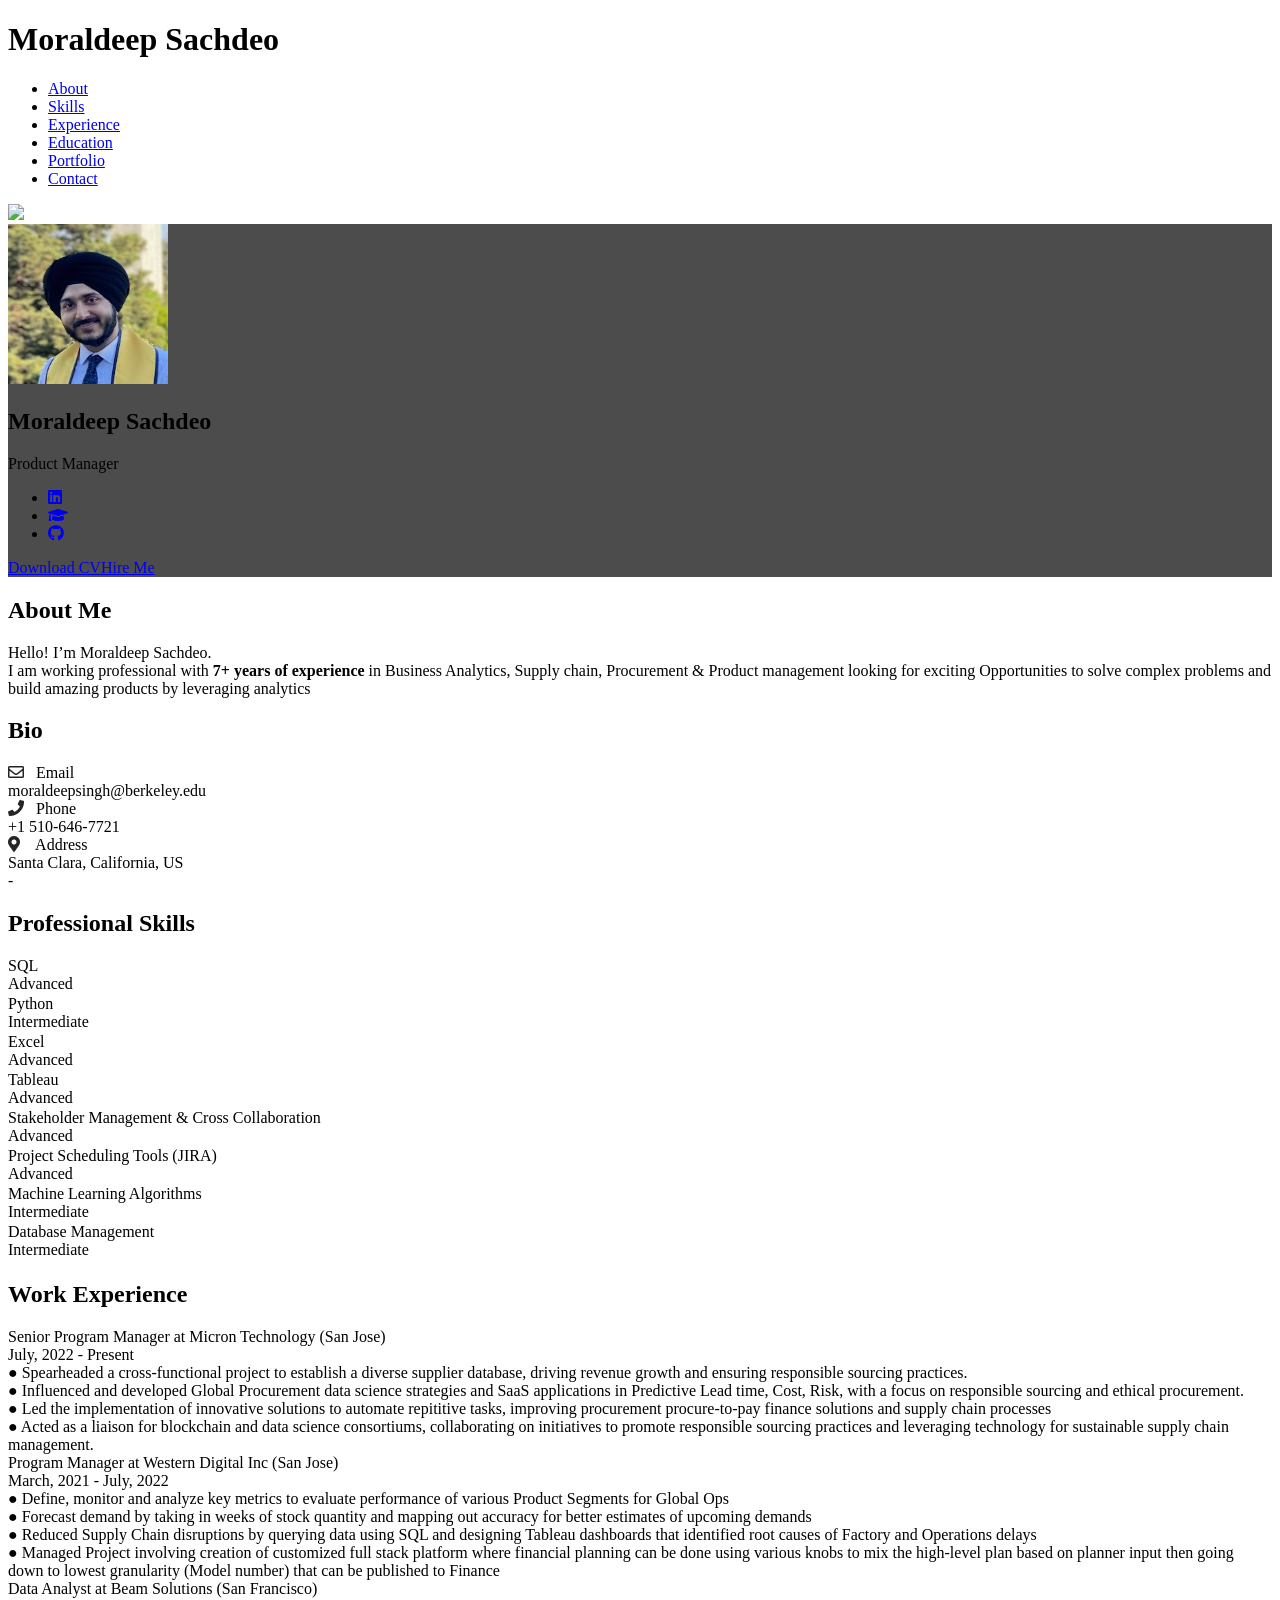
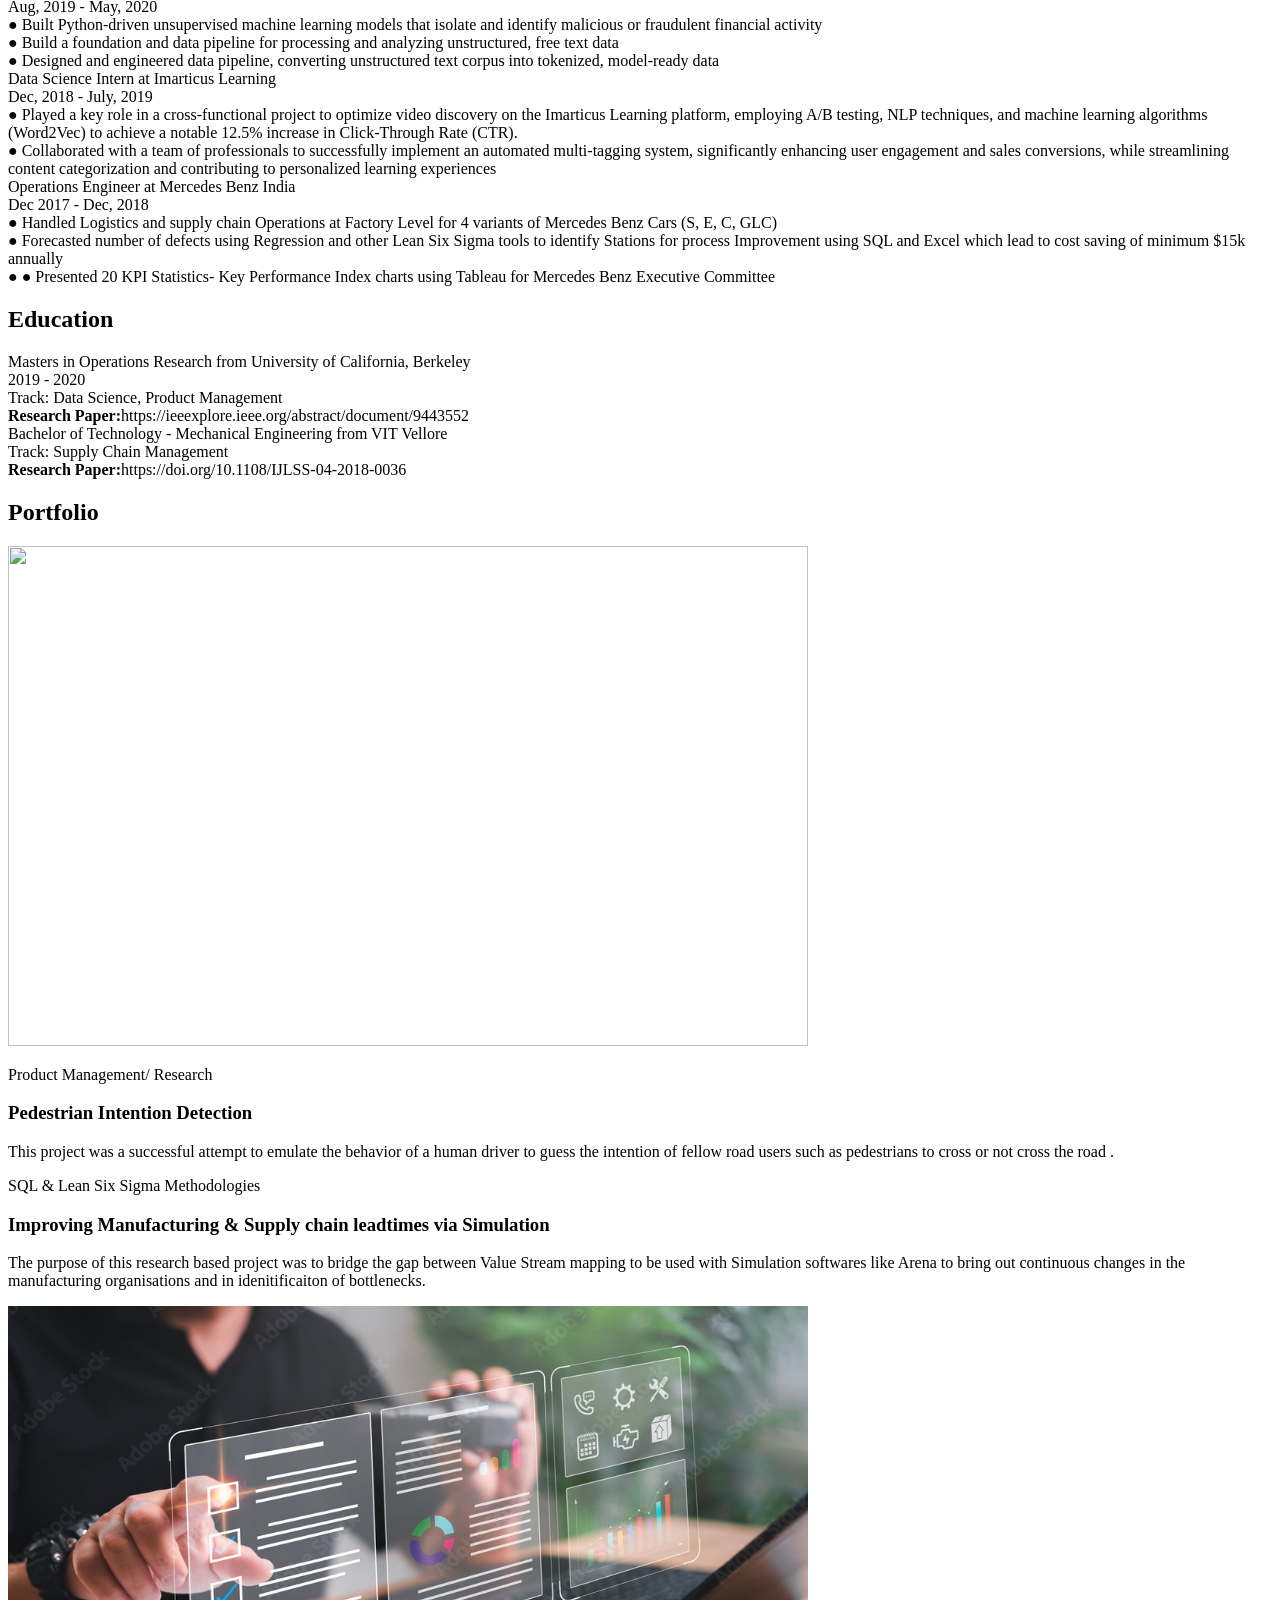
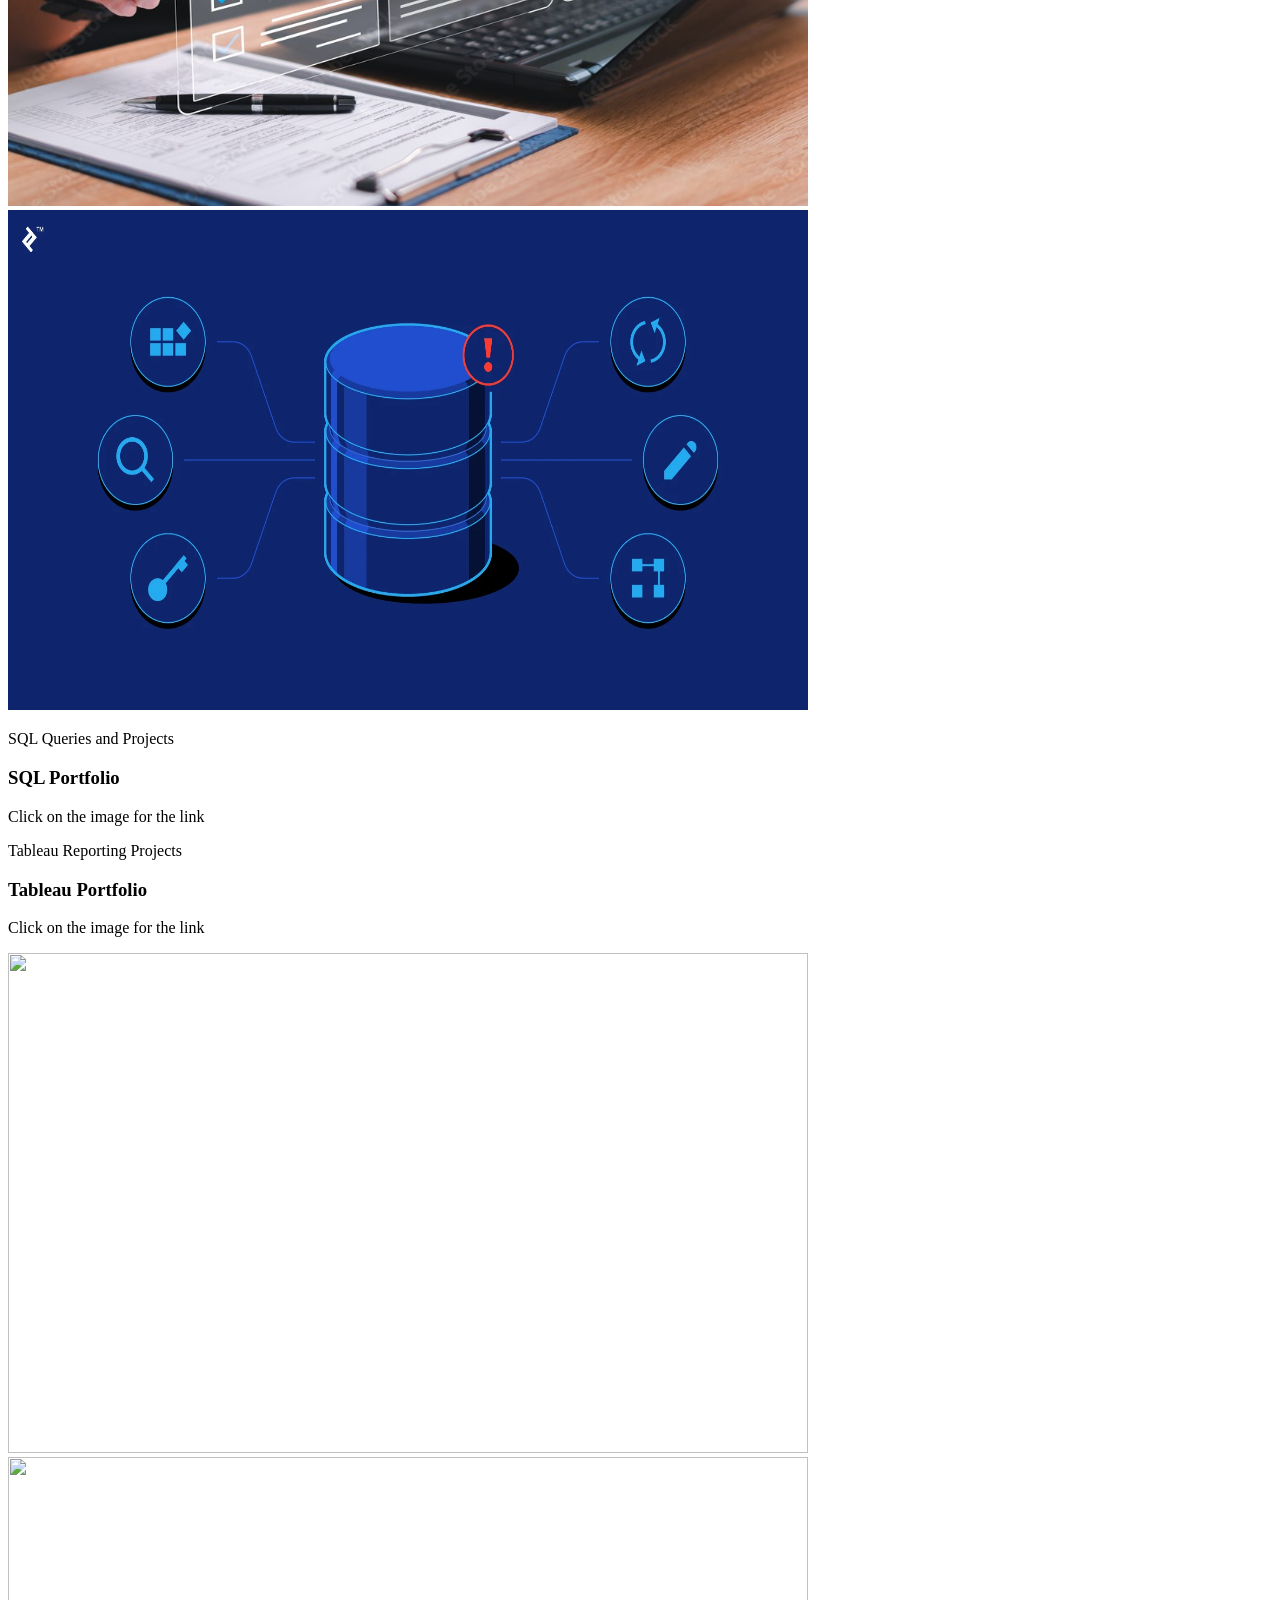
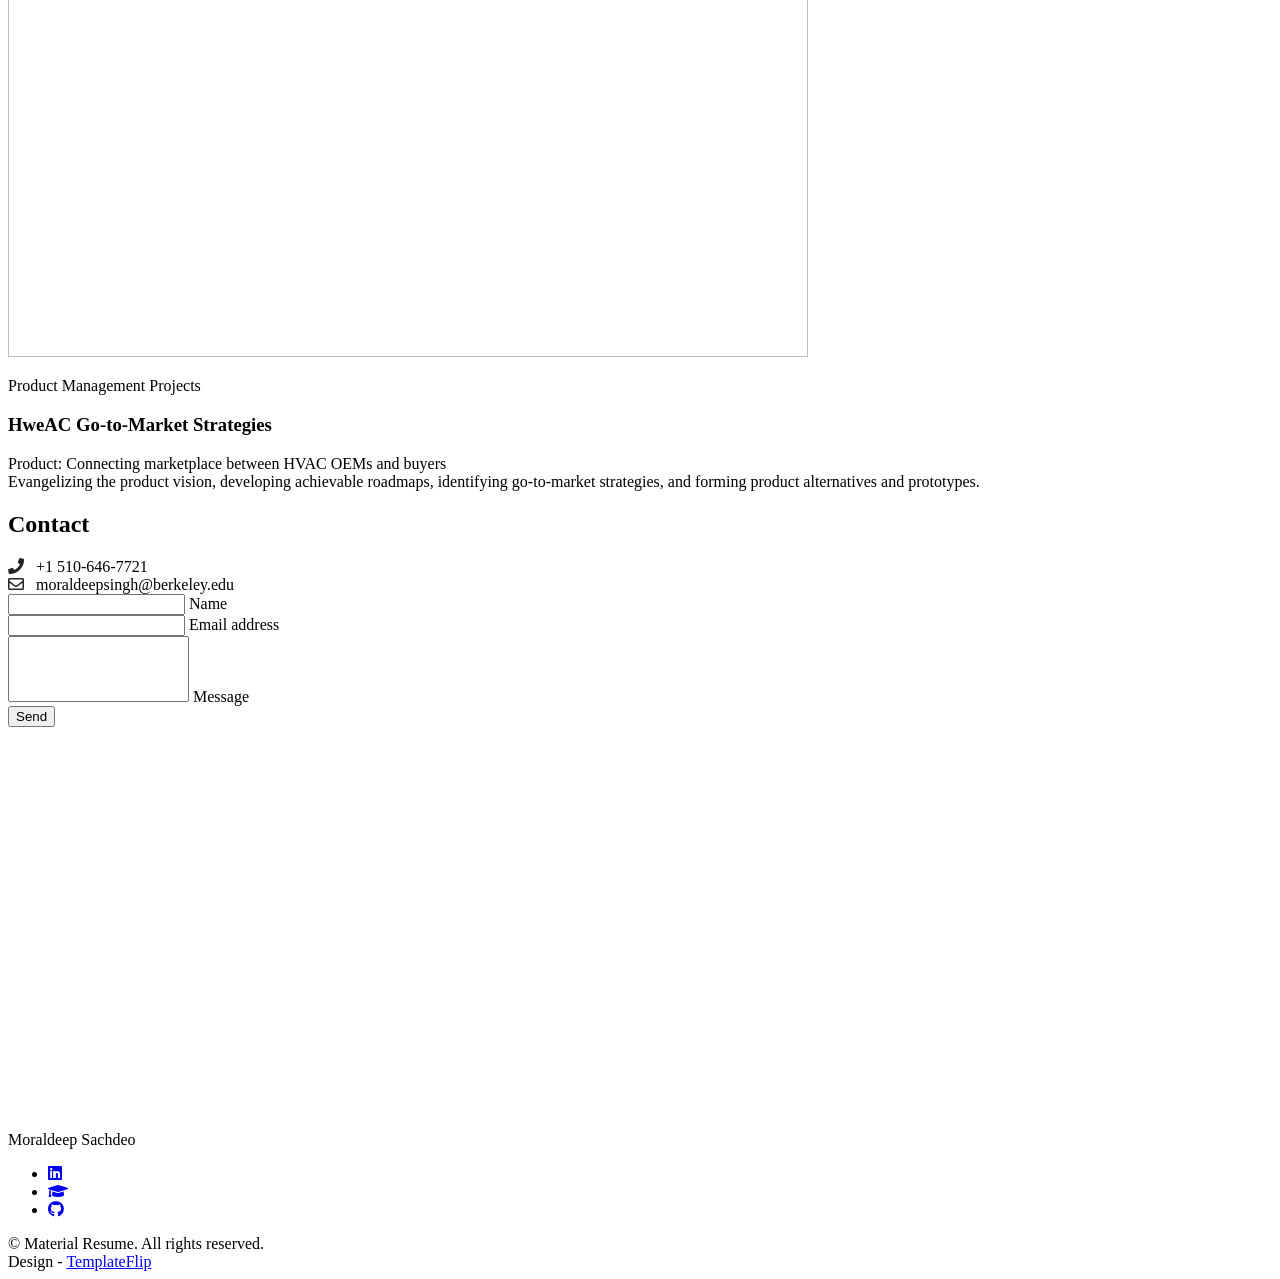
==== index.html @ 89b71475 "Update index.html" ====
<!DOCTYPE html>
<html lang="en-US">
  <head>
    <meta charset="UTF-8">
    <meta http-equiv="X-UA-Compatible" content="IE=edge">
    <meta name="viewport" content="width=device-width, initial-scale=1">
    <title>Moraldeep's Portfolio</title>
    <link rel="preconnect" href="https://fonts.gstatic.com" crossorigin="crossorigin"/>
    <link rel="preload" as="style" href="https://fonts.googleapis.com/css2?family=Poppins:wght@600&amp;family=Roboto:wght@300;400;500;700&amp;display=swap"/>
    <link rel="stylesheet" href="https://fonts.googleapis.com/css2?family=Poppins:wght@600&amp;family=Roboto:wght@300;400;500;700&amp;display=swap" media="print" onload="this.media='all'"/>
    <noscript>
      <link rel="stylesheet" href="https://fonts.googleapis.com/css2?family=Poppins:wght@600&amp;family=Roboto:wght@300;400;500;700&amp;display=swap"/>
    </noscript>
    <link href="css/font-awesome/css/all.min.css?ver=1.2.1" rel="stylesheet">
    <link rel="stylesheet" href="https://cdnjs.cloudflare.com/ajax/libs/font-awesome/5.15.4/css/all.min.css" integrity="sha512-C2lt1r3q+3WzbJ8cSW/DLd5w5j5B5NUA1QZvISl+kd63/DzYkljWfhDn/UvhyC5d+wy5BU5e5Q8ijMhxJZGY+g==" crossorigin="anonymous" referrerpolicy="no-referrer" />
    <link href="css/mdb.min.css?ver=1.2.1" rel="stylesheet">
    <link href="css/aos.css?ver=1.2.1" rel="stylesheet">
    <link href="css/main.css?ver=1.2.1" rel="stylesheet">
    <noscript>
      <style type="text/css">
        [data-aos] {
            opacity: 1 !important;
            transform: translate(0) scale(1) !important;
        }
      </style>
    </noscript>
  </head>
  <body class="bg-light" id="top">
    <header class="d-print-none">
      <div class="container text-center text-lg-left">
        <div class="pt-4 clearfix">
          <h1 class="site-title mb-0">Moraldeep Sachdeo</h1>
          <div class="site-nav"> 
            <nav role="navigation">
              <ul class="nav justify-content-center">
                <li class="nav-item"><a class="nav-link" href="#about" title="About"><span class="menu-title">About</span></a>
                </li>
                <li class="nav-item"><a class="nav-link" href="#skills" title="Skills"><span class="menu-title">Skills</span></a>
                </li>
                <li class="nav-item"><a class="nav-link" href="#experience" title="Experience"><span class="menu-title">Experience</span></a>
                </li>
                <li class="nav-item"><a class="nav-link" href="#education" title="Education"><span class="menu-title">Education</span></a>
                </li>
                <li class="nav-item"><a class="nav-link" href="#portfolio" title="Portfolio"><span class="menu-title">Portfolio</span></a>
                </li>
               
                <li class="nav-item"><a class="nav-link" href="#contact" title="Contact"><span class="menu-title">Contact</span></a>
                </li>
              </ul>
            </nav>
          </div>
        </div>
      </div>
    </header>
    <div class="page-content">
      <div class="container">
<div class="resume-container">
  <div class="shadow-1-strong bg-white my-5" id="intro">
    <div class="bg-info text-white">
      <div class="cover bg-image"><img src="images/header-background.jpg"/>
        <div class="mask" style="background-color: rgba(0, 0, 0, 0.7);backdrop-filter: blur(2px);">
          <div class="text-center p-5">
            <div class="avatar p-1"><img class="img-thumbnail shadow-2-strong" src="images/Pic.jpg" width="160" height="160"/></div>
            <div class="header-bio mt-3">
              <div data-aos="zoom-in" data-aos-delay="0">
                <h2 class="h1">Moraldeep Sachdeo</h2>
                <p>Product Manager</p>
              </div>
              <div class="header-social mb-3 d-print-none" data-aos="zoom-in" data-aos-delay="200">
                <nav role="navigation">
                  <ul class="nav justify-content-center">
                    <li class="nav-item"><a class="nav-link" href="https://www.linkedin.com/in/moraldeepsingh/" title="Linkedin"><i class="fab fa-linkedin"></i><span class="menu-title sr-only">Linkedin</span></a>
                    </li>
                    <li class="nav-item"><a class="nav-link" href="https://scholar.google.com/citations?user=12dLp4wAAAAJ&hl=en" title="Google Scholar"><i class="fas fa-graduation-cap"></i><span class="menu-title sr-only">Google Scholar</span></a>
                    </li>
                    
                    <li class="nav-item"><a class="nav-link" href="https://github.com/moraldeep" title="Github"><i class="fab fa-github"></i><span class="menu-title sr-only">Github</span></a>
                    </li>
                  </ul>
                </nav>
              </div>
              <div class="d-print-none"><a class="btn btn-outline-light btn-lg shadow-sm mt-1 me-3" href="Moraldeep_Resume.pdf" data-aos="fade-right" data-aos-delay="700">Download CV</a><a class="btn btn-info btn-lg shadow-sm mt-1" href="#contact" data-aos="fade-left" data-aos-delay="700">Hire Me</a></div>
            </div>
          </div>
        </div>
      </div>
    </div>
  </div>
  <div class="shadow-1-strong bg-white my-5 p-5" id="about">
    <div class="about-section">
      <div class="row">
        <div class="col-md-6">
          <h2 class="h2 fw-light mb-4">About Me</h2>
          <p>Hello! I’m Moraldeep Sachdeo. <br>
            I am working professional with <strong>7+ years of experience</strong> in Business Analytics, Supply chain, Procurement & Product management looking for exciting Opportunities to solve complex problems and build amazing products by leveraging analytics</p>
          </p>
        </div>
        <div class="col-md-5 offset-lg-1">
          <div class="row mt-2">
            <h2 class="h2 fw-light mb-4">Bio</h2>
          
            <div class="col-sm-5">
              <div class="pb-2 fw-bolder"><i class="far fa-envelope pe-2 text-muted" style="width:24px;opacity:0.85;"></i> Email</div>
            </div>
            <div class="col-sm-7">
              <div class="pb-2">moraldeepsingh@berkeley.edu</div>
            </div>
          
            <div class="col-sm-5">
              <div class="pb-2 fw-bolder"><i class="fas fa-phone pe-2 text-muted" style="width:24px;opacity:0.85;"></i> Phone</div>
            </div>
            <div class="col-sm-7">
              <div class="pb-2">+1 510-646-7721</div>
            </div>
            <div class="col-sm-5">
              <div class="pb-2 fw-bolder"><i class="fas fa-map-marker-alt pe-2 text-muted" style="width:24px;opacity:0.85;"></i> Address</div>
            </div>
            <div class="col-sm-7">
              <div class="pb-2">Santa Clara, California, US</div>
            </div>
            
            <div class="col-sm-7">
              <div class="pb-2">-</div>
            </div>
          </div>
        </div>
      </div>
    </div>
  </div>
  <div class="shadow-1-strong bg-white my-5 p-5" id="skills">
    <div class="skills-section">
      <h2 class="h2 fw-light mb-4">Professional Skills</h2>
      <div class="row">
        <div class="col-md-6">
          <div class="mb-3"><span class="fw-bolder">SQL</span>
            <div class="progress my-2 rounded" style="height: 20px">
              <div class="progress-bar bg-info" role="progressbar" data-aos="zoom-in-right" data-aos-delay="100" data-aos-anchor=".skills-section" style="width: 90%;" aria-valuenow="95" aria-valuemin="0" aria-valuemax="100">Advanced</div>
            </div>
          </div>
          <div class="mb-3"><span class="fw-bolder">Python</span>
            <div class="progress my-2 rounded" style="height: 20px">
              <div class="progress-bar bg-info" role="progressbar" data-aos="zoom-in-right" data-aos-delay="200" data-aos-anchor=".skills-section" style="width: 50%" aria-valuenow="85" aria-valuemin="0" aria-valuemax="100">Intermediate</div>
            </div>
          </div>
          <div class="mb-3"><span class="fw-bolder">Excel</span>
            <div class="progress my-2 rounded" style="height: 20px">
              <div class="progress-bar bg-info" role="progressbar" data-aos="zoom-in-right" data-aos-delay="300" data-aos-anchor=".skills-section" style="width: 90%" aria-valuenow="75" aria-valuemin="0" aria-valuemax="100">Advanced</div>
            </div>
          </div>
          <div class="mb-3"><span class="fw-bolder">Tableau</span>
            <div class="progress my-2 rounded" style="height: 20px">
              <div class="progress-bar bg-info" role="progressbar" data-aos="zoom-in-right" data-aos-delay="300" data-aos-anchor=".skills-section" style="width: 90%" aria-valuenow="75" aria-valuemin="0" aria-valuemax="100">Advanced</div>
            </div>
          </div>
        </div>
        <div class="col-md-6">
          <div class="mb-3"><span class="fw-bolder">Stakeholder Management & Cross Collaboration</span>
            <div class="progress my-2 rounded" style="height: 20px">
              <div class="progress-bar bg-secondary" role="progressbar" data-aos="zoom-in-right" data-aos-delay="400" data-aos-anchor=".skills-section" style="width: 95%" aria-valuenow="95" aria-valuemin="0" aria-valuemax="100">Advanced</div>
            </div>
          </div>
          <div class="mb-3"><span class="fw-bolder">Project Scheduling Tools (JIRA)</span>
            <div class="progress my-2 rounded" style="height: 20px">
              <div class="progress-bar bg-secondary" role="progressbar" data-aos="zoom-in-right" data-aos-delay="400" data-aos-anchor=".skills-section" style="width: 90%" aria-valuenow="90" aria-valuemin="0" aria-valuemax="100">Advanced</div>
            </div>
          </div>
          <div class="mb-3"><span class="fw-bolder">Machine Learning Algorithms</span>
            <div class="progress my-2 rounded" style="height: 20px">
              <div class="progress-bar bg-secondary" role="progressbar" data-aos="zoom-in-right" data-aos-delay="500" data-aos-anchor=".skills-section" style="width: 70%" aria-valuenow="85" aria-valuemin="0" aria-valuemax="100">Intermediate</div>
            </div>
          </div>
          <div class="mb-3"><span class="fw-bolder">Database Management</span>
            <div class="progress my-2 rounded" style="height: 20px">
              <div class="progress-bar bg-secondary" role="progressbar" data-aos="zoom-in-right" data-aos-delay="600" data-aos-anchor=".skills-section" style="width: 80%" aria-valuenow="75" aria-valuemin="0" aria-valuemax="100">Intermediate</div>
            </div>
          </div>
        </div>
      </div>
    </div>
  </div>
  <div class="shadow-1-strong bg-white my-5 p-5" id="experience">
    <div class="work-experience-section">
      <h2 class="h2 fw-light mb-4">Work Experience</h2>
      <div class="timeline">
        <div class="timeline-card timeline-card-info" data-aos="fade-in" data-aos-delay="0">
          <div class="timeline-head px-4 pt-3">
            <div class="h5">Senior Program Manager <span class="text-muted h6">at Micron Technology (San Jose)</span></div>
          </div>
          <div class="timeline-body px-4 pb-4">
            <div class="text-muted text-small mb-3">July, 2022 - Present</div>
            <div>● Spearheaded a cross-functional project to establish a diverse supplier
              database, driving revenue growth and ensuring responsible sourcing practices.<br>
              ● Influenced and developed Global Procurement data science strategies and SaaS applications in Predictive Lead time, Cost, Risk, with a focus on responsible sourcing and ethical procurement.<br>
              ● Led the implementation of innovative solutions to automate repititive tasks, improving procurement procure-to-pay
              finance solutions and supply chain processes<br>
              ● Acted as a liaison for blockchain and data science consortiums, collaborating on initiatives to promote responsible sourcing practices and leveraging technology for sustainable supply chain management.
          </div>
        </div>
        <div class="timeline-card timeline-card-info" data-aos="fade-in" data-aos-delay="200">
          <div class="timeline-head px-4 pt-3">
            <div class="h5">Program Manager <span class="text-muted h6">at Western Digital Inc (San Jose)</span></div>
          </div>
          <div class="timeline-body px-4 pb-4">
            <div class="text-muted text-small mb-3">March, 2021 - July, 2022</div>
            <div>● Define, monitor and analyze key metrics to evaluate performance of various Product Segments for Global Ops <br>
              ● Forecast demand by taking in weeks of stock quantity and mapping out accuracy for better estimates of upcoming demands<br>
              ● Reduced Supply Chain disruptions by querying data using SQL and designing Tableau dashboards that identified root causes of Factory
              and Operations delays<br>
              ● Managed Project involving creation of customized full stack platform where financial planning can be done using various knobs to mix the
              high-level plan based on planner input then going down to lowest granularity (Model number) that can be published to Finance
              </div>
          </div>
        </div>
        <div class="timeline-card timeline-card-info" data-aos="fade-in" data-aos-delay="200">
          <div class="timeline-head px-4 pt-3">
            <div class="h5">Data Analyst <span class="text-muted h6">at Beam Solutions (San Francisco)</span></div>
          </div>
          <div class="timeline-body px-4 pb-4">
            <div class="text-muted text-small mb-3">Aug, 2019 - May, 2020</div>
            <div>● Built Python-driven unsupervised machine learning models that isolate and identify malicious or fraudulent financial activity<br>
              ● Build a foundation and data pipeline for processing and analyzing unstructured, free text data<br>
              ● Designed and engineered data pipeline, converting unstructured text corpus into tokenized, model-ready data
              </div>
          </div>
        </div>
        <div class="timeline-card timeline-card-info" data-aos="fade-in" data-aos-delay="400">
          <div class="timeline-head px-4 pt-3">
            <div class="h5">Data Science Intern <span class="text-muted h6">at Imarticus Learning</span></div>
          </div>
          <div class="timeline-body px-4 pb-4">
            <div class="text-muted text-small mb-3">Dec, 2018 - July, 2019</div>
            <div>● Played a key role in a cross-functional project to optimize video discovery on the Imarticus Learning platform, 
              employing A/B testing, NLP techniques, and machine learning algorithms (Word2Vec) to achieve a notable 12.5% increase in Click-Through Rate (CTR). <br>
              ● Collaborated with a team of professionals to successfully implement an automated multi-tagging system, significantly enhancing user engagement and sales conversions, 
              while streamlining content categorization and contributing to personalized learning experiences<br>
              </div>
          </div>
        </div>
        <div class="timeline-card timeline-card-info" data-aos="fade-in" data-aos-delay="200">
          <div class="timeline-head px-4 pt-3">
            <div class="h5">Operations Engineer <span class="text-muted h6">at Mercedes Benz India</span></div>
          </div>
          <div class="timeline-body px-4 pb-4">
            <div class="text-muted text-small mb-3">Dec 2017 - Dec, 2018</div>
            <div>● Handled Logistics and supply chain Operations at Factory Level for 4 variants of Mercedes Benz Cars (S, E, C, GLC)<br>
              ● Forecasted number of defects using Regression and other Lean Six Sigma tools to identify Stations for process Improvement using SQL
              and Excel which lead to cost saving of minimum $15k annually<br>
              ● ● Presented 20 KPI Statistics- Key Performance Index charts using Tableau for Mercedes Benz Executive Committee
              </div>
          </div>
        </div>
      </div>
    </div>
  </div>
  <div class="shadow-1-strong bg-white my-5 p-5" id="education">
    <div class="education-section">
      <h2 class="h2 fw-light mb-4">Education</h2>
      <div class="timeline">
        <div class="timeline-card timeline-card-success" data-aos="fade-in" data-aos-delay="0">
          <div class="timeline-head px-4 pt-3">
            <div class="h5">Masters in Operations Research <span class="text-muted h6">from University of California, Berkeley</span>          </div>
          </div>
          <div class="timeline-body px-4 pb-4">
            <div class="text-muted text-small mb-3">2019 - 2020</div>
            <div>Track: Data Science, Product Management <Br> <strong>Research Paper:</strong>https://ieeexplore.ieee.org/abstract/document/9443552  </div>
          </div>
        </div>

        <div class="timeline-card timeline-card-success" data-aos="fade-in" data-aos-delay="200">
          <div class="timeline-head px-4 pt-3">
            <div class="h5">Bachelor of Technology - Mechanical Engineering <span class="text-muted h6">from VIT Vellore</span>          </div>
          </div>
          <div class="timeline-body px-4 pb-4">
            <div class="text-muted text-small mb-3"></div>
            <div>Track: Supply Chain Management <Br> <strong>Research Paper:</strong>https://doi.org/10.1108/IJLSS-04-2018-0036 </div>
          </div>
        </div>
      </div>
    </div>
  </div>

  <div class="shadow-1-strong bg-white my-5 p-5 d-print-none" id="portfolio">
    <div class="portfolio-section">
      <h2 class="h2 fw-light mb-4">Portfolio</h2>

      <div class="row g-0">
        <div class="col-md-6"><a href="Project-Volvo.html" target="_blank"><img class="img-fluid" src="images/Project_Images/modelC.gif" width="800" height="500"/></a></div>
        <div class="col-md-6 d-flex align-items-center" data-aos="fade-left" data-aos-delay="100">
          <div class="m-4 mt-md-2">
            <p class="text-teal text-small">Product Management/ Research</p>
            <h3>Pedestrian Intention Detection</h3>
            <p class="text-muted">This project was a successful attempt to emulate the behavior of a human driver
               to guess the intention of fellow road users such as pedestrians to cross or not cross the road . </p>
          </div>
        </div>
      </div>

      <div class="row g-0 portfolio-reverse">
        <div class="col-md-6 d-flex align-items-center" data-aos="fade-right" data-aos-delay="100">
          <div class="m-4 mt-md-2 text-end">
            <p class="text-teal text-small">SQL & Lean Six Sigma Methodologies</p>
            <h3>Improving Manufacturing & Supply chain leadtimes via Simulation</h3>
            <p class="text-muted">The purpose of this research based project was to bridge the gap between Value Stream mapping to be used with Simulation softwares like Arena to bring out continuous changes in the manufacturing organisations and in idenitificaiton of bottlenecks.</p>
          </div>
        </div>
        <div class="col-md-6"><a href="Project-VSM.html" target="_blank"><img class="img-fluid" src="images/Project_Images/vsm_3.jpg" width="800" height="500"/></a></div>
      </div>

      <div class="row g-0">
        <div class="col-md-6"><a href="https://github.com/moraldeep" target="_blank"><img class="img-fluid" src="images/Project_Images/SQL.jpg" width="800" height="500"/></a></div>
        <div class="col-md-6 d-flex align-items-center" data-aos="fade-left" data-aos-delay="100">
          <div class="m-4 mt-md-2">
            <p class="text-teal text-small">SQL Queries and Projects</p>
            <h3>SQL Portfolio</h3>
            <p class="text-muted"> Click on the image for the link</p>
          </div>
        </div>
      </div>
      <div class="row g-0 portfolio-reverse">
        <div class="col-md-6 d-flex align-items-center" data-aos="fade-right" data-aos-delay="100">
          <div class="m-4 mt-md-2 text-end">
            <p class="text-teal text-small">Tableau Reporting Projects</p>
            <h3>Tableau Portfolio</h3>
            <p class="text-muted">Click on the image for the link</p>
          </div>
        </div>
        <div class="col-md-6"><a href="https://public.tableau.com/app/profile/moraldeepsingh.sachdeo" target="_blank"><img class="img-fluid" src="images/project-2.jpg" width="800" height="500"/></a></div>
      </div>

      <div class="row g-0">
        <div class="col-md-6"><a href="Project-PM.html" target="_blank"><img class="img-fluid" src="images/project-1.jpg" width="800" height="500"/></a></div>
        <div class="col-md-6 d-flex align-items-center" data-aos="fade-left" data-aos-delay="100">
          <div class="m-4 mt-md-2">
            <p class="text-teal text-small">Product Management Projects</p>
            <h3>HweAC Go-to-Market Strategies</h3>
            <p class="text-muted"> Product: Connecting marketplace between HVAC OEMs and buyers </br>Evangelizing the product vision, developing achievable roadmaps, identifying go-to-market strategies, and forming product alternatives and prototypes.</p>
          </div>
        </div>
      </div>
    </div>
  </div>

  <!--
  <div class="shadow-1-strong bg-white my-5 p-5" id="references">
    <div class="reference-section">
      <h2 class="h2 fw-light mb-4">References</h2>
      <div class="row"> 
        <div class="col-md-6">
          <div class="d-flex mb-2">
            <div class="avatar"><img src="images/reference-image-1.jpg" width="60" height="60"/></div>
            <div class="header-bio m-3 mb-0">
              <h3 class="h6 mb-1" data-aos="fade-left" data-aos-delay="0">Aiyana</h3>
              <p class="text-muted text-small" data-aos="fade-left" data-aos-delay="100">CEO / Web Design Company</p>
            </div>
          </div>
          <div class="d-flex"><i class="text-secondary fas fa-quote-left"></i>
            <p class="lead mx-2" data-aos="fade-left" data-aos-delay="100">Walter displays exemplary professionalism and is able to take on challenges. He learns quickly and is an asset to any team.</p>
          </div>
        </div>
        <div class="col-md-6">
          <div class="d-flex mb-2">
            <div class="avatar"><img src="images/reference-image-2.jpg" width="60" height="60"/></div>
            <div class="header-bio m-3 mb-0">
              <h3 class="h6 mb-1" data-aos="fade-left" data-aos-delay="0">Alexander</h3>
              <p class="text-muted text-small" data-aos="fade-left" data-aos-delay="100">Front-end Developer / Web Design Company</p>
            </div>
          </div>
          <div class="d-flex"><i class="text-secondary fas fa-quote-left"></i>
            <p class="lead mx-2" data-aos="fade-left" data-aos-delay="100">Walter is a great co-worker and problem solver. He is quick to extend his helping hand and makes a good team player.</p>
          </div>
        </div>
      </div>
    </div>
  </div>
-->

  <div class="shadow-1-strong bg-white my-5 p-5" id="contact">
    <div class="contant-section">
      <h2 class="h2 fw-light text mb-4">Contact</h2>
      <div class="row mb-4">
        <div class="col-md-5" data-aos="fade-left" data-aos-delay="200">
          <div class="mt-1">
            <div class="h6"><i class="fas fa-phone pe-2 text-muted" style="width:24px;opacity:0.85;"></i> +1 510-646-7721</div>
            <div class="h6"><i class="far fa-envelope pe-2 text-muted" style="width:24px;opacity:0.85;"></i> moraldeepsingh@berkeley.edu</div>
          </div>
          <div class="mt-5 d-print-none"><form action="https://formspree.io/f/xoqzkobw"
    method="POST">
  <div class="form-outline mb-4">
    <input type="text" id="name" class="form-control" required/>
    <label class="form-label" for="name">Name</label>
  </div>
  <div class="form-outline mb-4">
    <input type="email" id="email" class="form-control" required/>
    <label class="form-label" for="email">Email address</label>
  </div>
  <div class="form-outline mb-4">
    <textarea class="form-control" style="resize: none;" id="message" rows="4" required></textarea>
    <label class="form-label" for="message">Message</label>
  </div>
  <button class="btn btn-info btn-block mb-4" type="submit">Send</button>
</form>
          </div>
        </div>
        <div class="col-md-7 d-print-none" data-aos="zoom-in" data-aos-delay="100">
          <iframe src="https://www.google.com/maps/embed?pb=!1m18!1m12!1m3!1d3173.1684248642943!2d-121.99162528469387!3d37.3552829798391!2m3!1f0!2f0!3f0!3m2!1i1024!2i768!4f13.1!3m3!1m2!1s0x808fb77fd13d1ad7%3A0x114d56b1e49aa77a!2sSanta%20Clara%2C%20CA%2C%20USA!5e0!3m2!1sen!2sin!4v1641547097123!5m2!1sen!2sin" width="500" height="400" style="border:0;width:100%;" allowfullscreen="" loading="lazy"></iframe>
        </div>
        
        <!--
        <div class="col-md-7 d-print-none" data-aos="zoom-in" data-aos-delay="100"><iframe src="https://www.google.com/maps/embed?pb=!1m18!1m12!1m3!1d3172.377091677371!2d-121.8867189842969!3d37.338208379846506!2m3!1f0!2f0!3f0!3m2!1i1024!2i768!4f13.1!3m3!1m2!1s0x808fc6a1e70f8f6d%3A0xf5a85b7ec50a67eb!2sSan%20Jose%2C%20CA%2C%20USA!5e0!3m2!1sen!2sin!4v1661667947323!5m2!1sen!2sin" width="500" height="400" style="border:0;width:100%;" allowfullscreen="" loading="lazy"></iframe></div>
        <div class="col-md-7 d-print-none" data-aos="zoom-in" data-aos-delay="100"><iframe src="https://www.google.com/maps/embed?pb=!1m18!1m12!1m3!1d496.9774799129763!2d-73.98032087190995!3d40.765927126473905!2m3!1f0!2f0!3f0!3m2!1i1024!2i768!4f13.1!3m3!1m2!1s0x89c258f9cfcb250d%3A0xdb570ddcb766e3a8!2sNew%20York%20City%20Center!5e0!3m2!1sen!2sin!4v1614183731149!5m2!1sen!2sin" width="500" height="400" style="border:0;width:100%;" allowfullscreen="" loading="lazy"></iframe></div>
      -->
      </div>
    </div>
  </div>
</div></div>
    </div>
    <footer class="pt-4 pb-4 text-muted text-center d-print-none">
      <div class="container">
        <div class="my-3">
          <div class="h4">Moraldeep Sachdeo</div>
          <div class="footer-nav">
            <nav role="navigation">
              <ul class="nav justify-content-center">
                <li class="nav-item"><a class="nav-link" href="https://www.linkedin.com/in/moraldeepsingh/" title="Linkedin"><i class="fab fa-linkedin"></i><span class="menu-title sr-only">Linkedin</span></a>
                </li>
                <li class="nav-item"><a class="nav-link" href="https://scholar.google.com/citations?user=12dLp4wAAAAJ&hl=en" title="Google Scholar"><i class="fas fa-graduation-cap"></i><span class="menu-title sr-only">Google Scholar</span></a>
                </li>
                
                <li class="nav-item"><a class="nav-link" href="https://github.com/moraldeep" title="Github"><i class="fab fa-github"></i><span class="menu-title sr-only">Github</span></a>
                </li>
              </ul>
            </nav>
          </div>
        </div>
        <div class="text-small">
          <div class="mb-1">&copy; Material Resume. All rights reserved.</div>
          <div>Design - <a href="https://templateflip.com/" target="_blank">TemplateFlip</a></div>
        </div>
      </div>
    </footer>
    <script src="scripts/mdb.min.js?ver=1.2.1"></script>
    <script src="scripts/aos.js?ver=1.2.1"></script>
    <script src="scripts/main.js?ver=1.2.1"></script>
  </body>
</html>
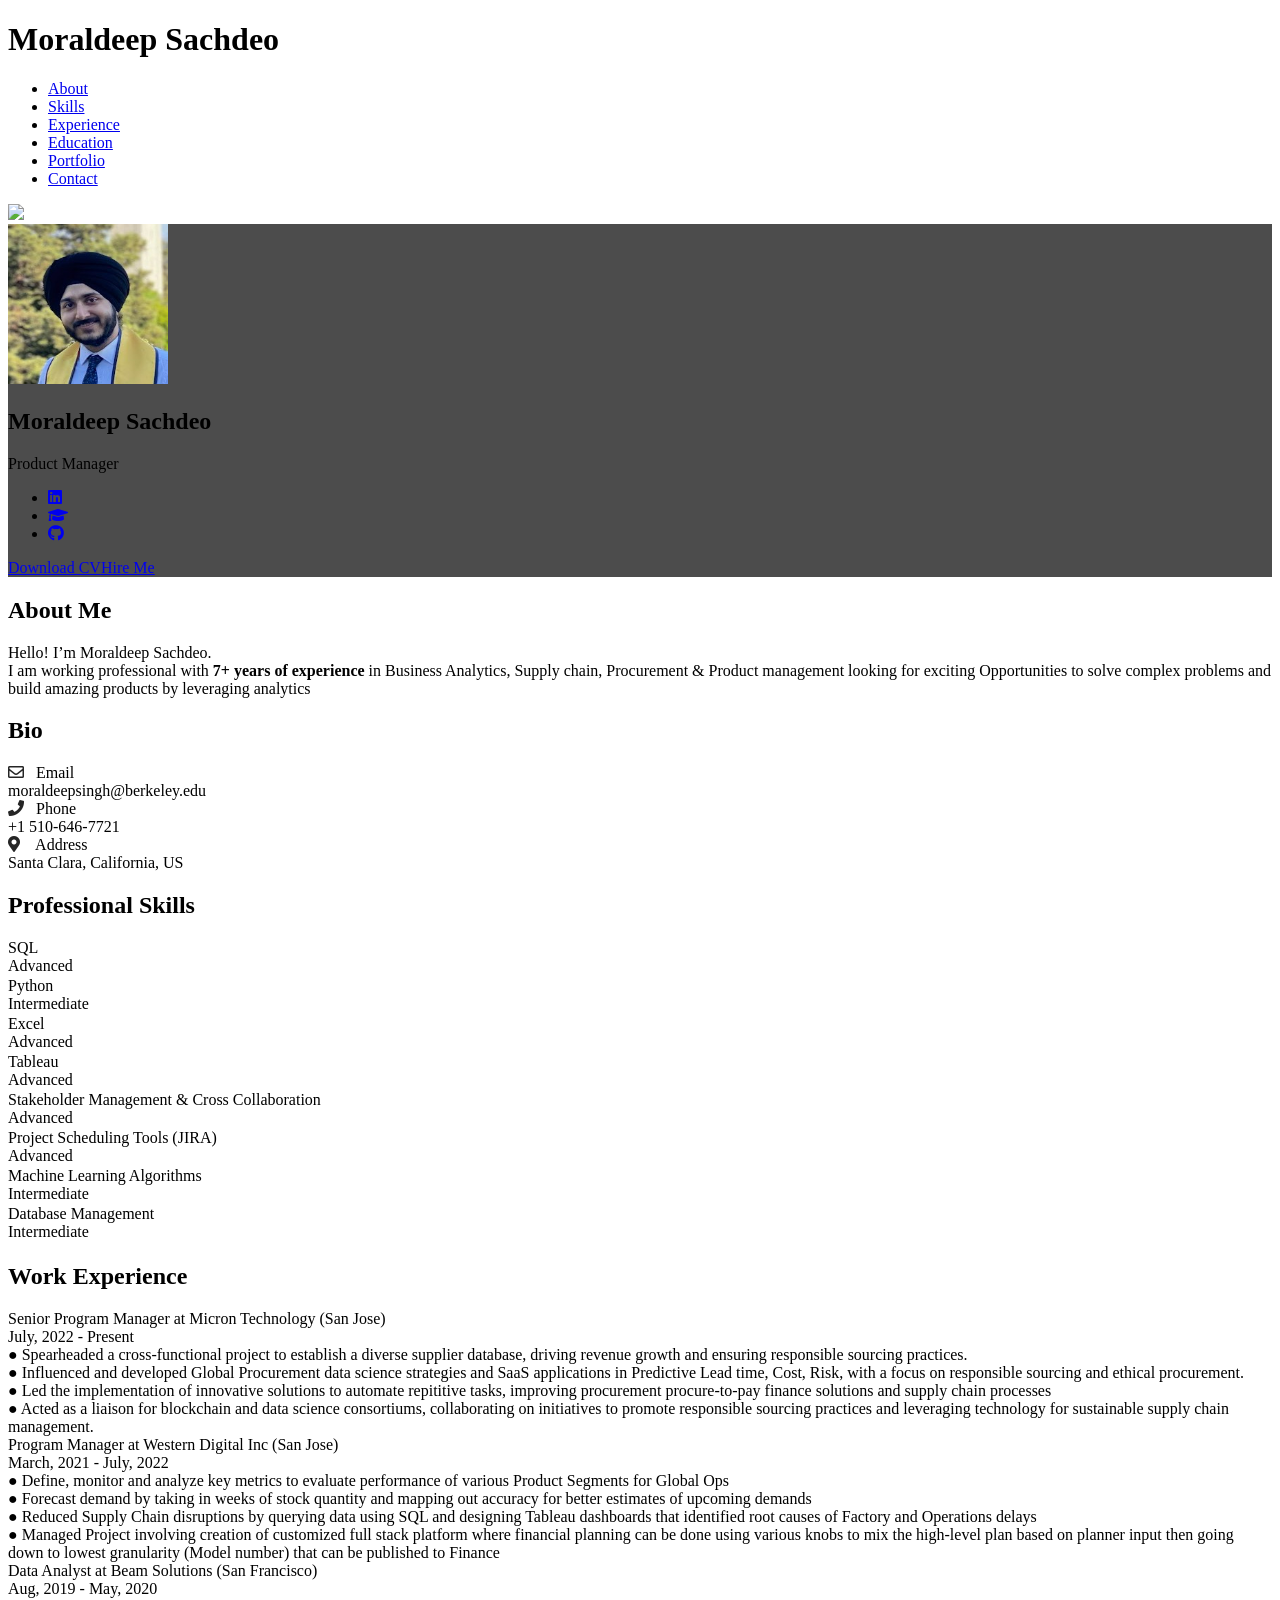
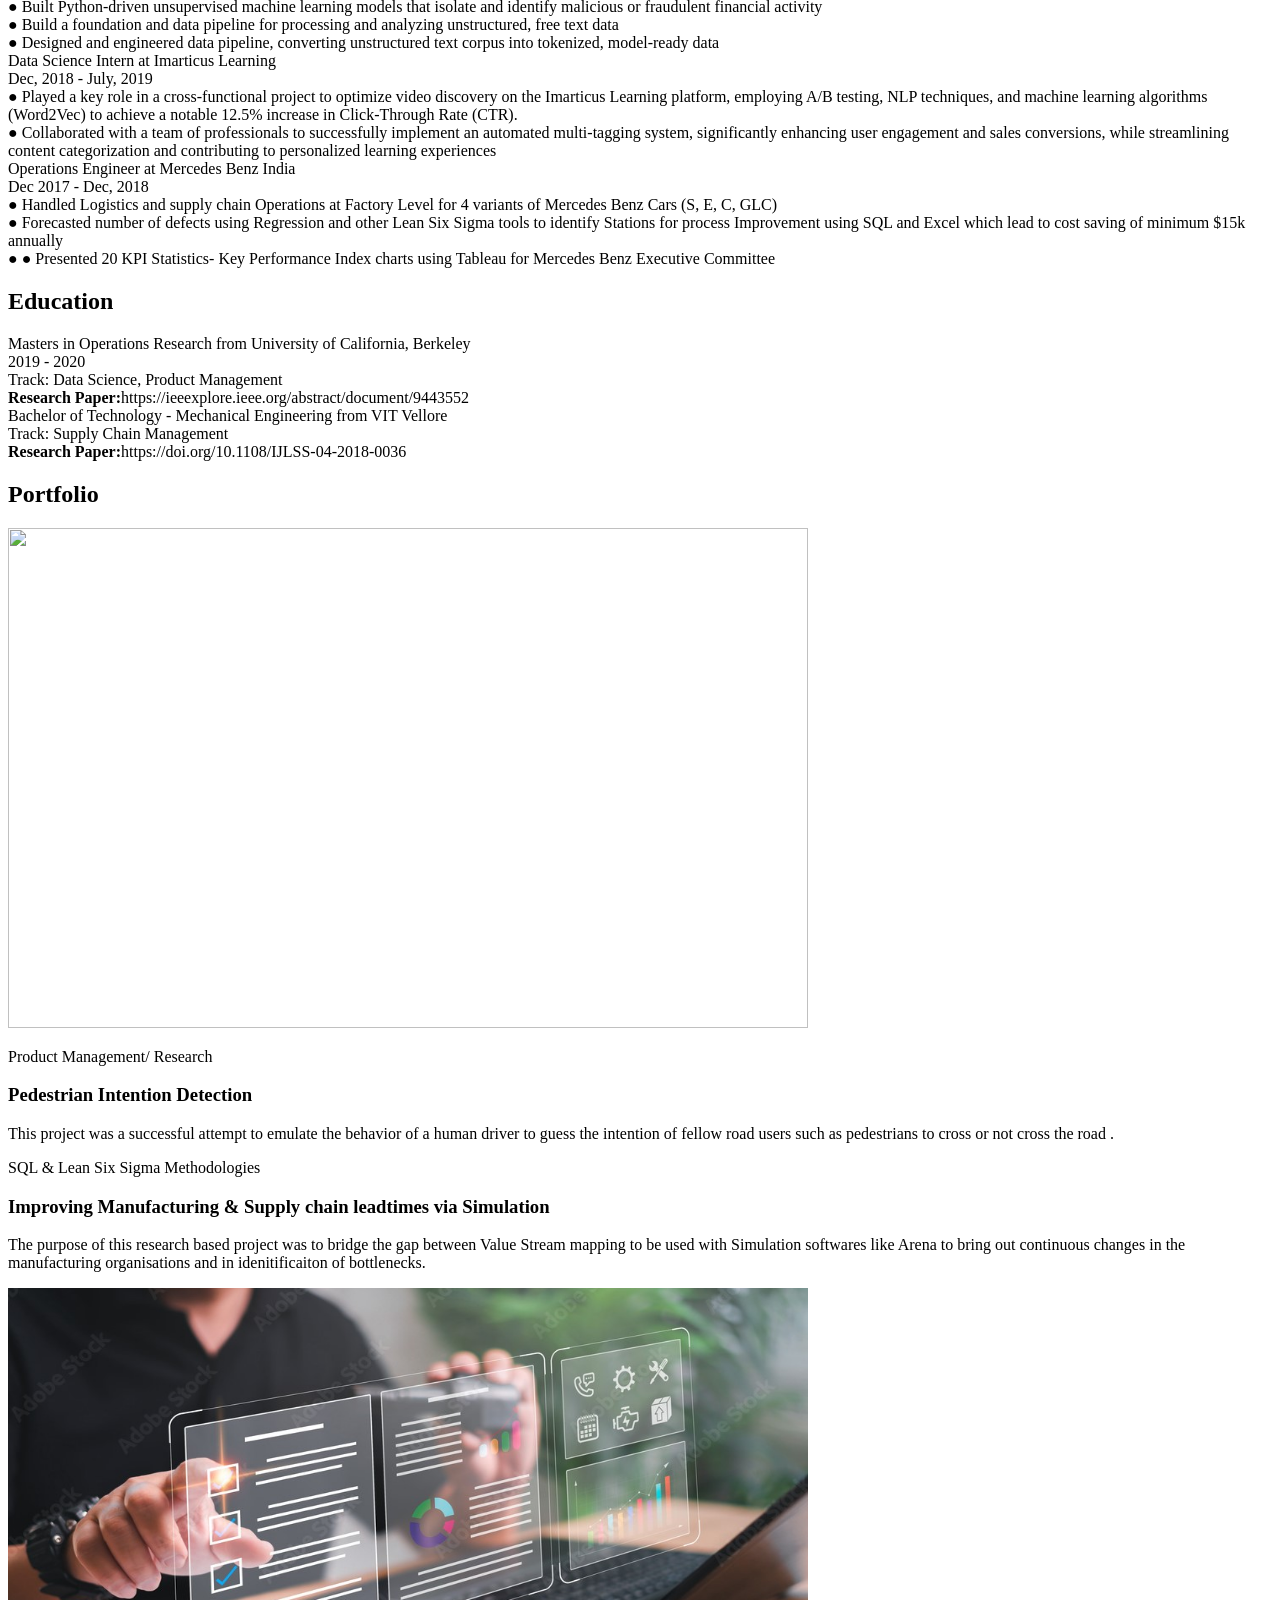
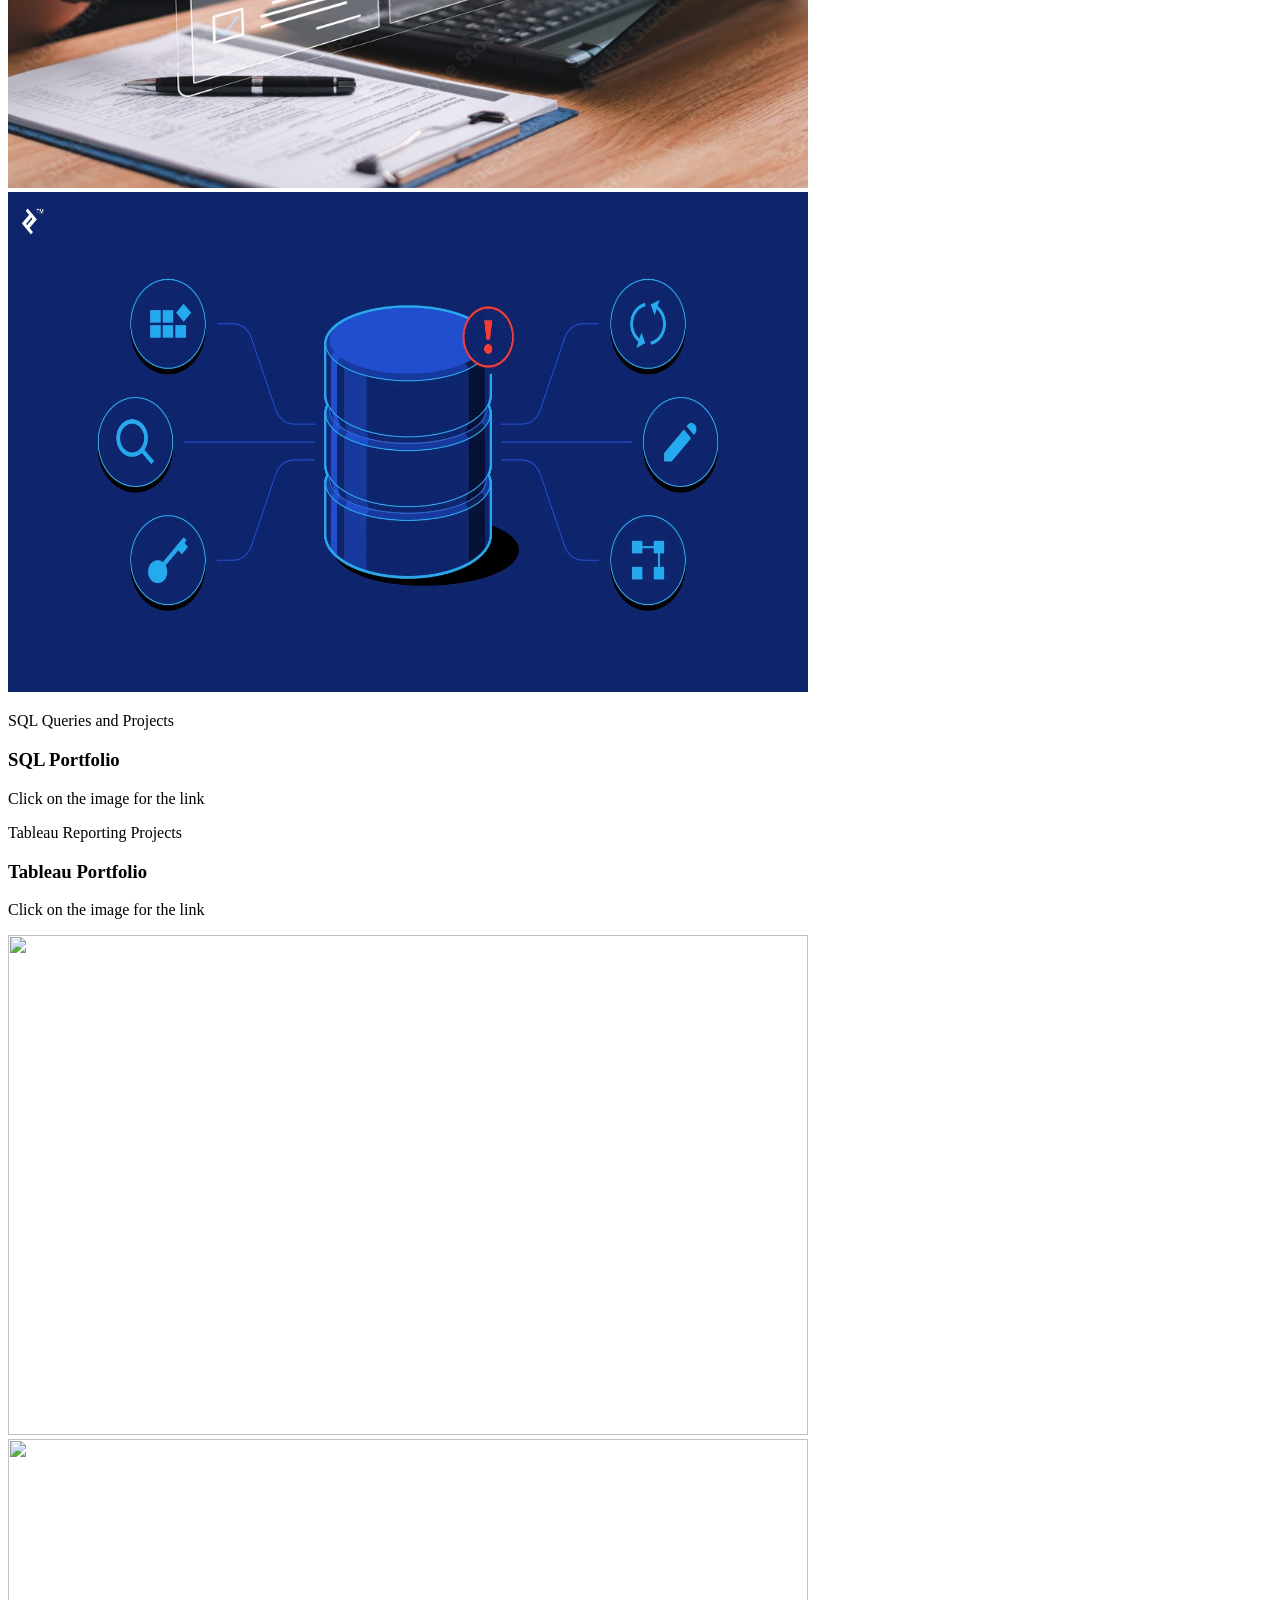
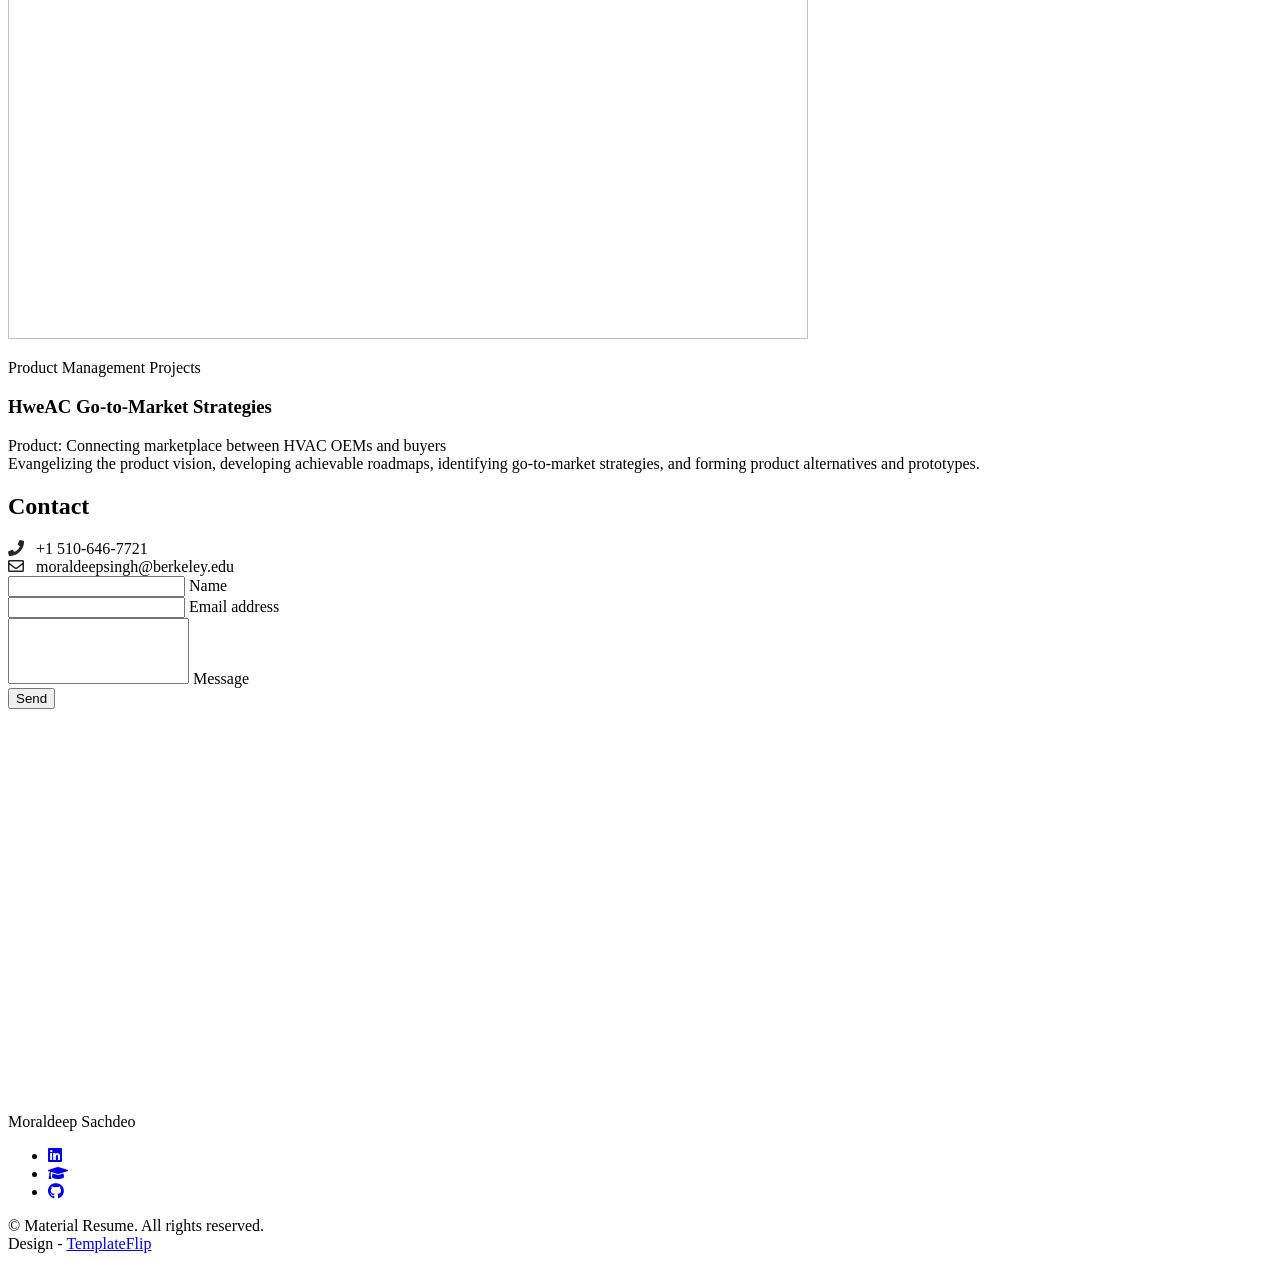
==== commit 305a57b1: "changes" ====
--- a/index.html
+++ b/index.html
@@ -120,7 +120,7 @@
             </div>
             
             <div class="col-sm-7">
-              <div class="pb-2">-</div>
+              <div class="pb-2"></div>
             </div>
           </div>
         </div>
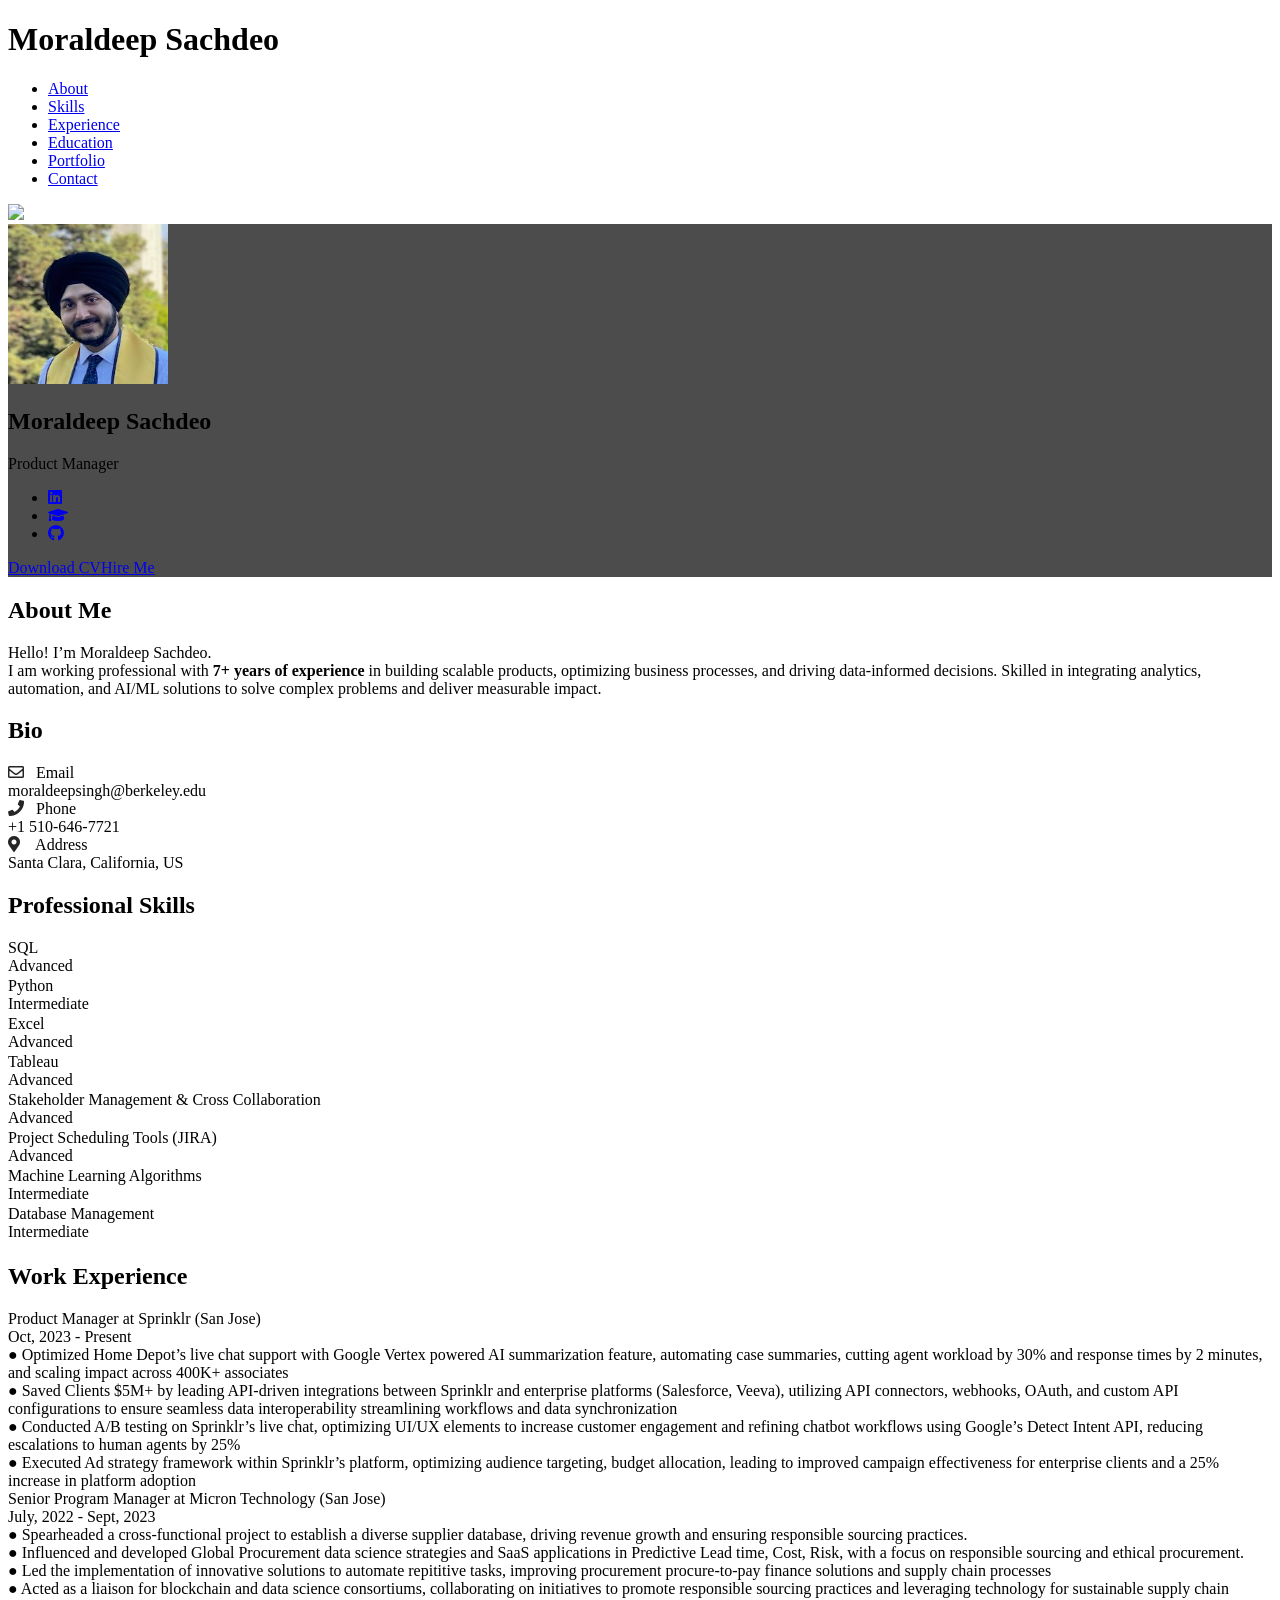
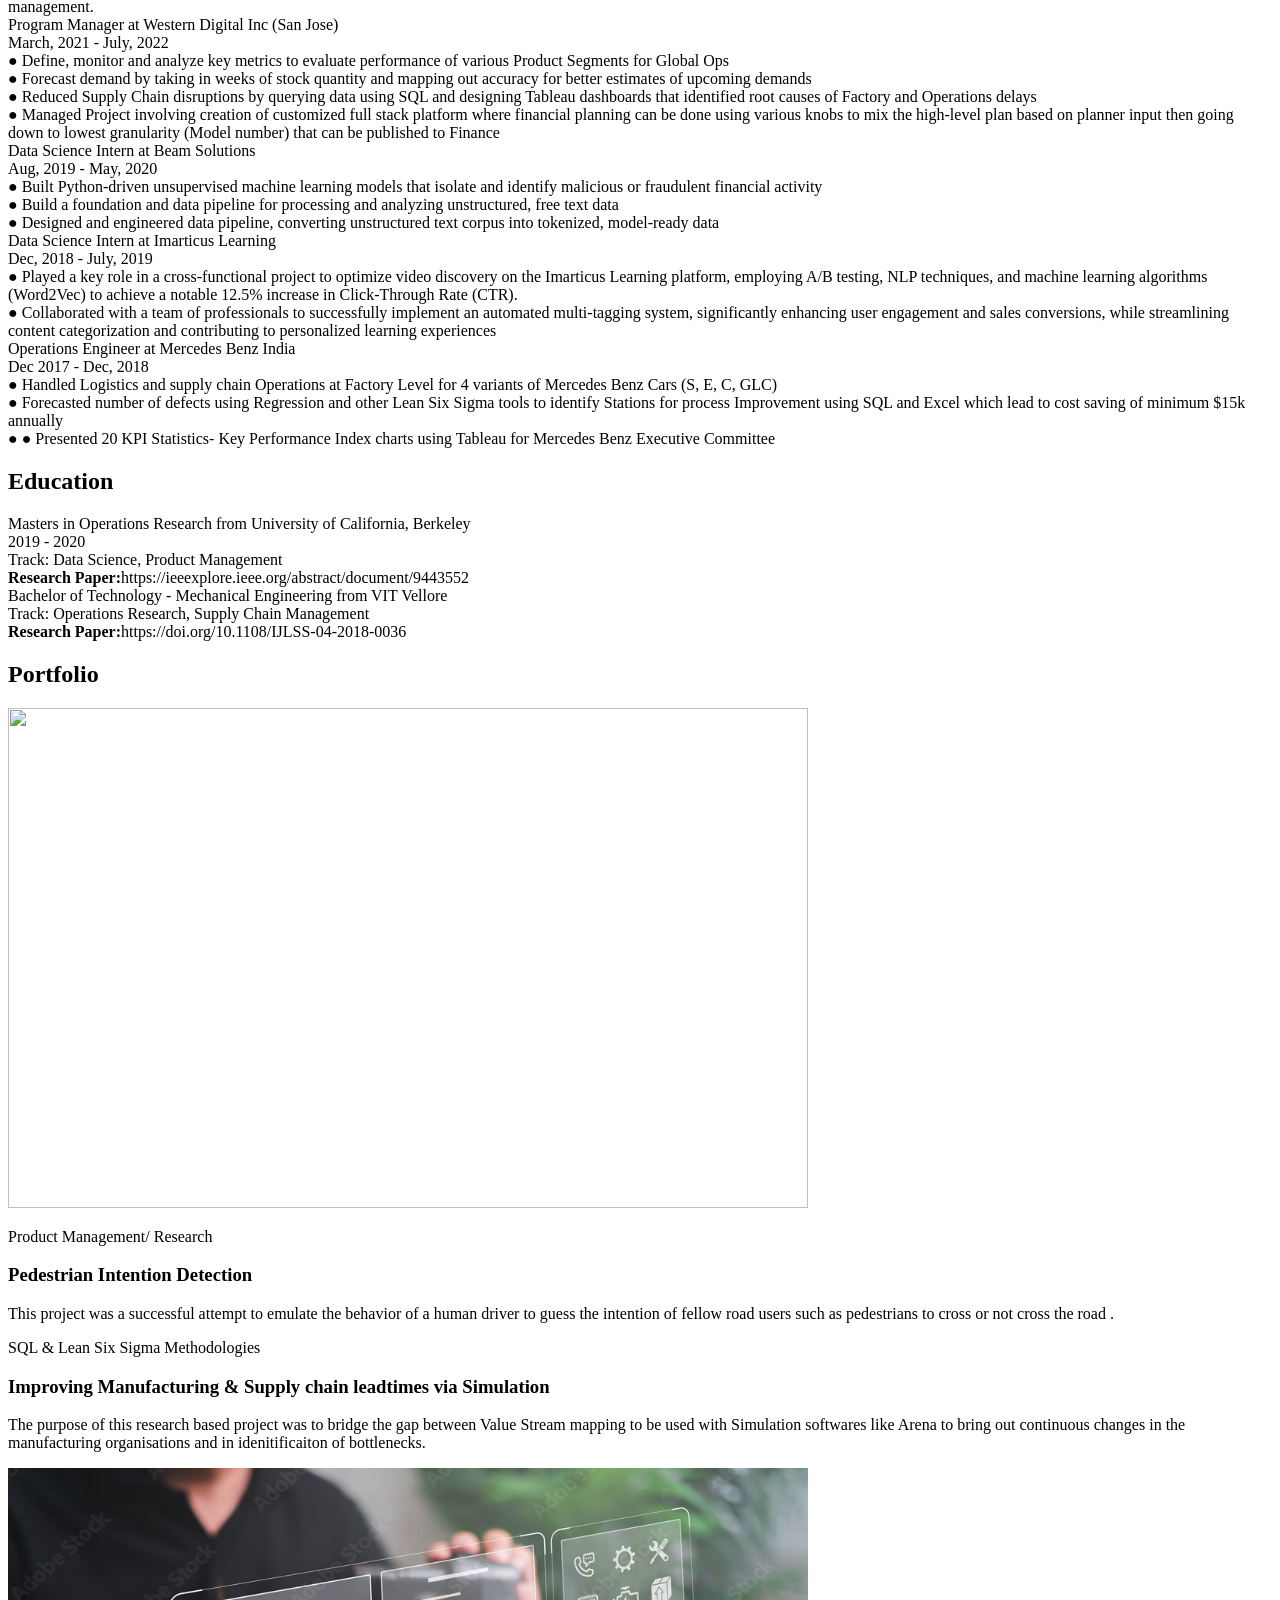
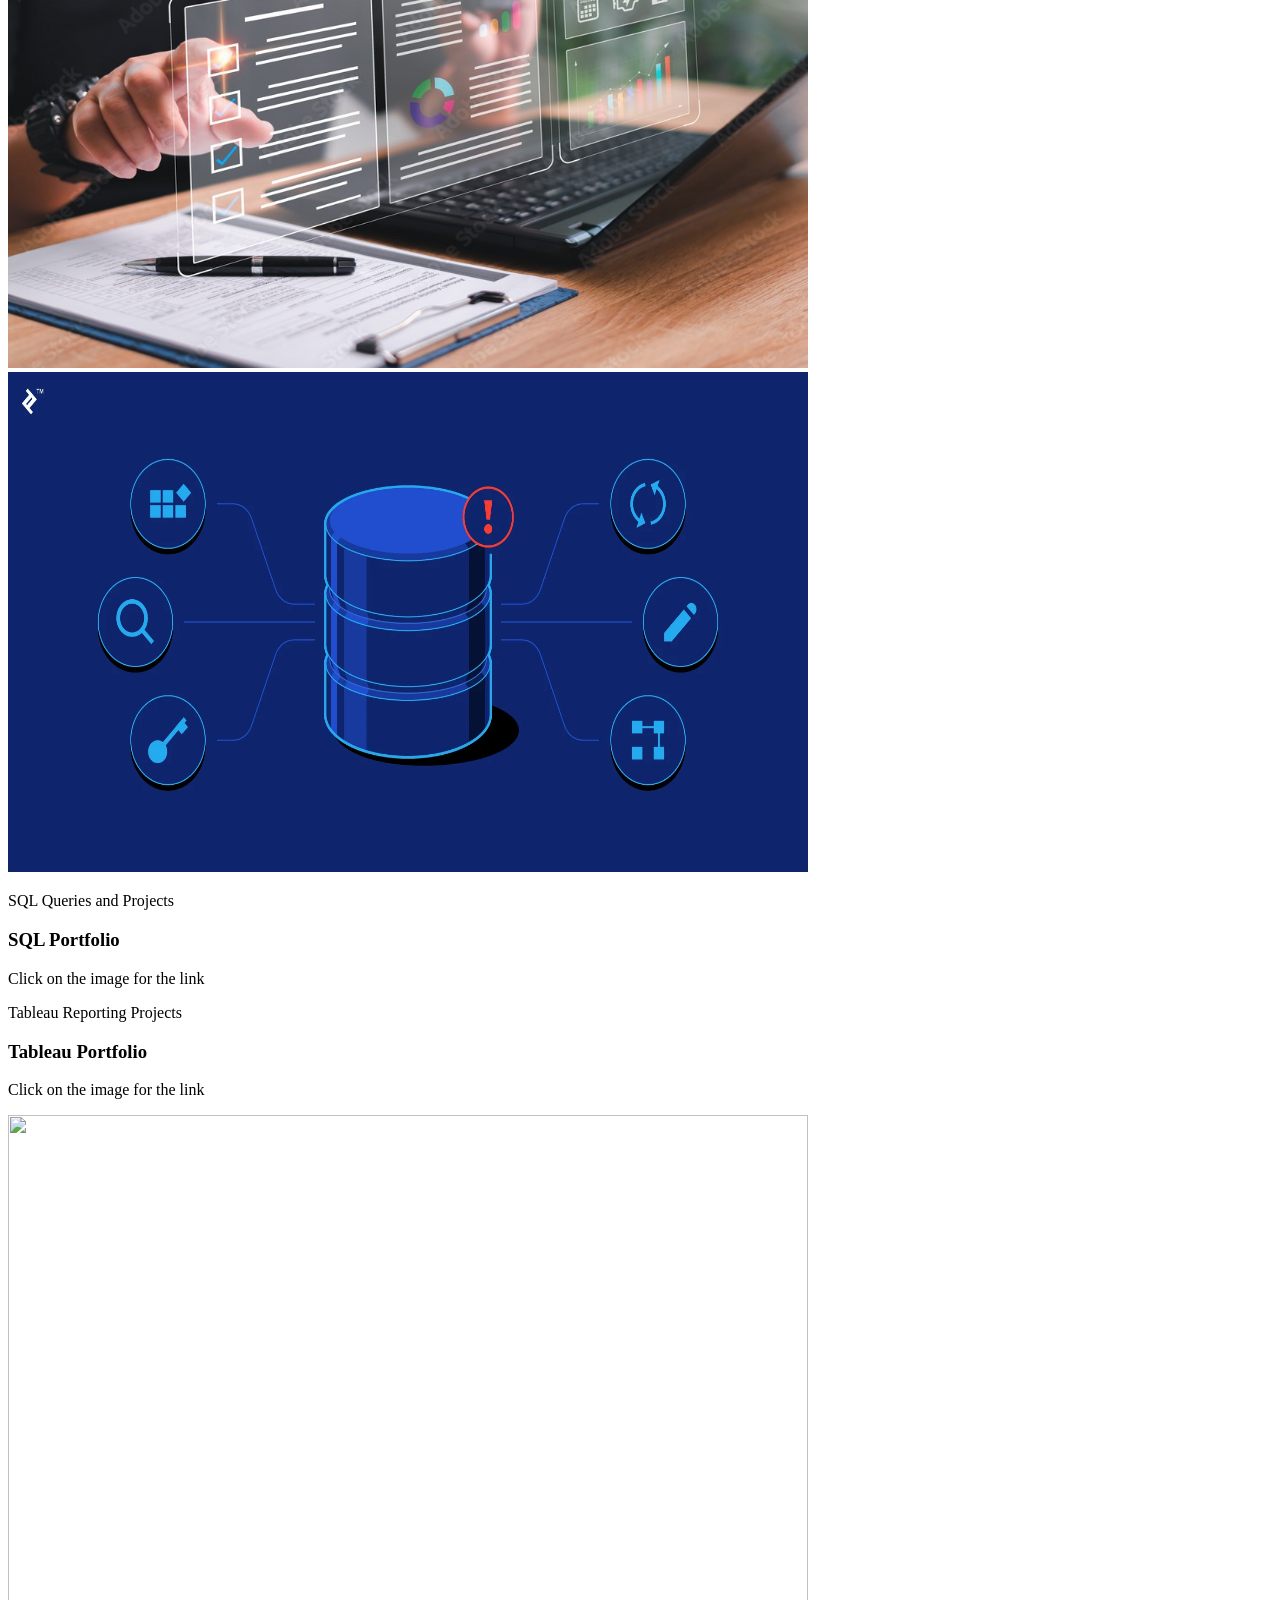
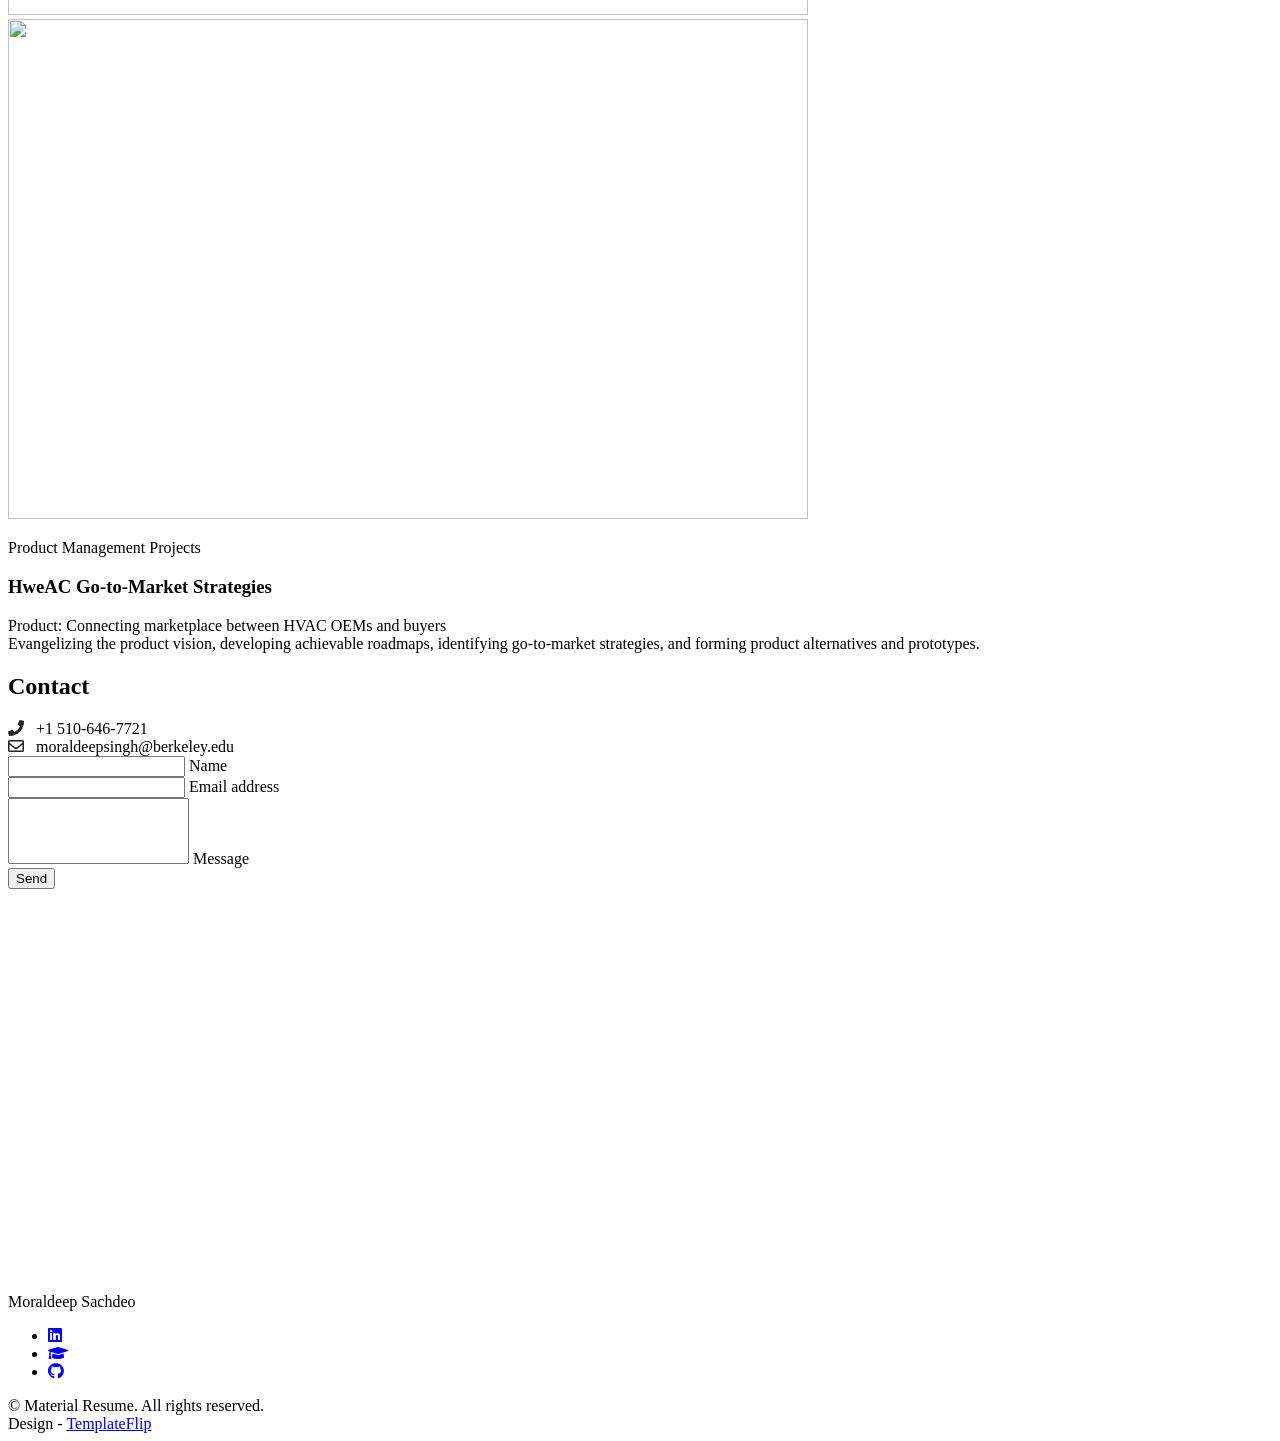
==== commit 73908d05: "Update index.html" ====
--- a/index.html
+++ b/index.html
@@ -92,7 +92,10 @@
         <div class="col-md-6">
           <h2 class="h2 fw-light mb-4">About Me</h2>
           <p>Hello! I’m Moraldeep Sachdeo. <br>
-            I am working professional with <strong>7+ years of experience</strong> in Business Analytics, Supply chain, Procurement & Product management looking for exciting Opportunities to solve complex problems and build amazing products by leveraging analytics</p>
+            I am working professional with <strong>7+ years of experience</strong> in building scalable products, optimizing
+            business processes, and driving data-informed decisions. Skilled in integrating analytics, automation, and AI/ML solutions to
+            solve complex problems and deliver measurable impact.
+            </p>
           </p>
         </div>
         <div class="col-md-5 offset-lg-1">
@@ -184,16 +187,34 @@
       <div class="timeline">
         <div class="timeline-card timeline-card-info" data-aos="fade-in" data-aos-delay="0">
           <div class="timeline-head px-4 pt-3">
+            <div class="h5">Product Manager <span class="text-muted h6">at Sprinklr (San Jose)</span></div>
+          </div>
+          <div class="timeline-body px-4 pb-4">
+            <div class="text-muted text-small mb-3">Oct, 2023 - Present</div>
+            <div>● Optimized Home Depot’s live chat support with Google Vertex powered AI summarization feature, automating case
+              summaries, cutting agent workload by 30% and response times by 2 minutes, and scaling impact across 400K+ associates<br>
+              ● Saved Clients $5M+ by leading API-driven integrations between Sprinklr and enterprise platforms (Salesforce, Veeva),
+              utilizing API connectors, webhooks, OAuth, and custom API configurations to ensure seamless data interoperability
+              streamlining workflows and data synchronization<br>
+              ● Conducted A/B testing on Sprinklr’s live chat, optimizing UI/UX elements to increase customer engagement and refining
+              chatbot workflows using Google’s Detect Intent API, reducing escalations to human agents by 25%<br>
+              ● Executed Ad strategy framework within Sprinklr’s platform, optimizing audience targeting, budget allocation, leading to
+              improved campaign effectiveness for enterprise clients and a 25% increase in platform adoption
+                  </div>
+        </div>
+        <div class="timeline-card timeline-card-info" data-aos="fade-in" data-aos-delay="200">
+          <div class="timeline-head px-4 pt-3">
             <div class="h5">Senior Program Manager <span class="text-muted h6">at Micron Technology (San Jose)</span></div>
           </div>
           <div class="timeline-body px-4 pb-4">
-            <div class="text-muted text-small mb-3">July, 2022 - Present</div>
+            <div class="text-muted text-small mb-3">July, 2022 - Sept, 2023</div>
             <div>● Spearheaded a cross-functional project to establish a diverse supplier
               database, driving revenue growth and ensuring responsible sourcing practices.<br>
               ● Influenced and developed Global Procurement data science strategies and SaaS applications in Predictive Lead time, Cost, Risk, with a focus on responsible sourcing and ethical procurement.<br>
               ● Led the implementation of innovative solutions to automate repititive tasks, improving procurement procure-to-pay
               finance solutions and supply chain processes<br>
               ● Acted as a liaison for blockchain and data science consortiums, collaborating on initiatives to promote responsible sourcing practices and leveraging technology for sustainable supply chain management.
+          </div>
           </div>
         </div>
         <div class="timeline-card timeline-card-info" data-aos="fade-in" data-aos-delay="200">
@@ -211,9 +232,9 @@
               </div>
           </div>
         </div>
-        <div class="timeline-card timeline-card-info" data-aos="fade-in" data-aos-delay="200">
-          <div class="timeline-head px-4 pt-3">
-            <div class="h5">Data Analyst <span class="text-muted h6">at Beam Solutions (San Francisco)</span></div>
+        <div class="timeline-card timeline-card-info" data-aos="fade-in" data-aos-delay="400">
+          <div class="timeline-head px-4 pt-3">
+            <div class="h5">Data Science Intern <span class="text-muted h6">at Beam Solutions</span></div>
           </div>
           <div class="timeline-body px-4 pb-4">
             <div class="text-muted text-small mb-3">Aug, 2019 - May, 2020</div>
@@ -272,7 +293,7 @@
           </div>
           <div class="timeline-body px-4 pb-4">
             <div class="text-muted text-small mb-3"></div>
-            <div>Track: Supply Chain Management <Br> <strong>Research Paper:</strong>https://doi.org/10.1108/IJLSS-04-2018-0036 </div>
+            <div>Track: Operations Research, Supply Chain Management <Br> <strong>Research Paper:</strong>https://doi.org/10.1108/IJLSS-04-2018-0036 </div>
           </div>
         </div>
       </div>
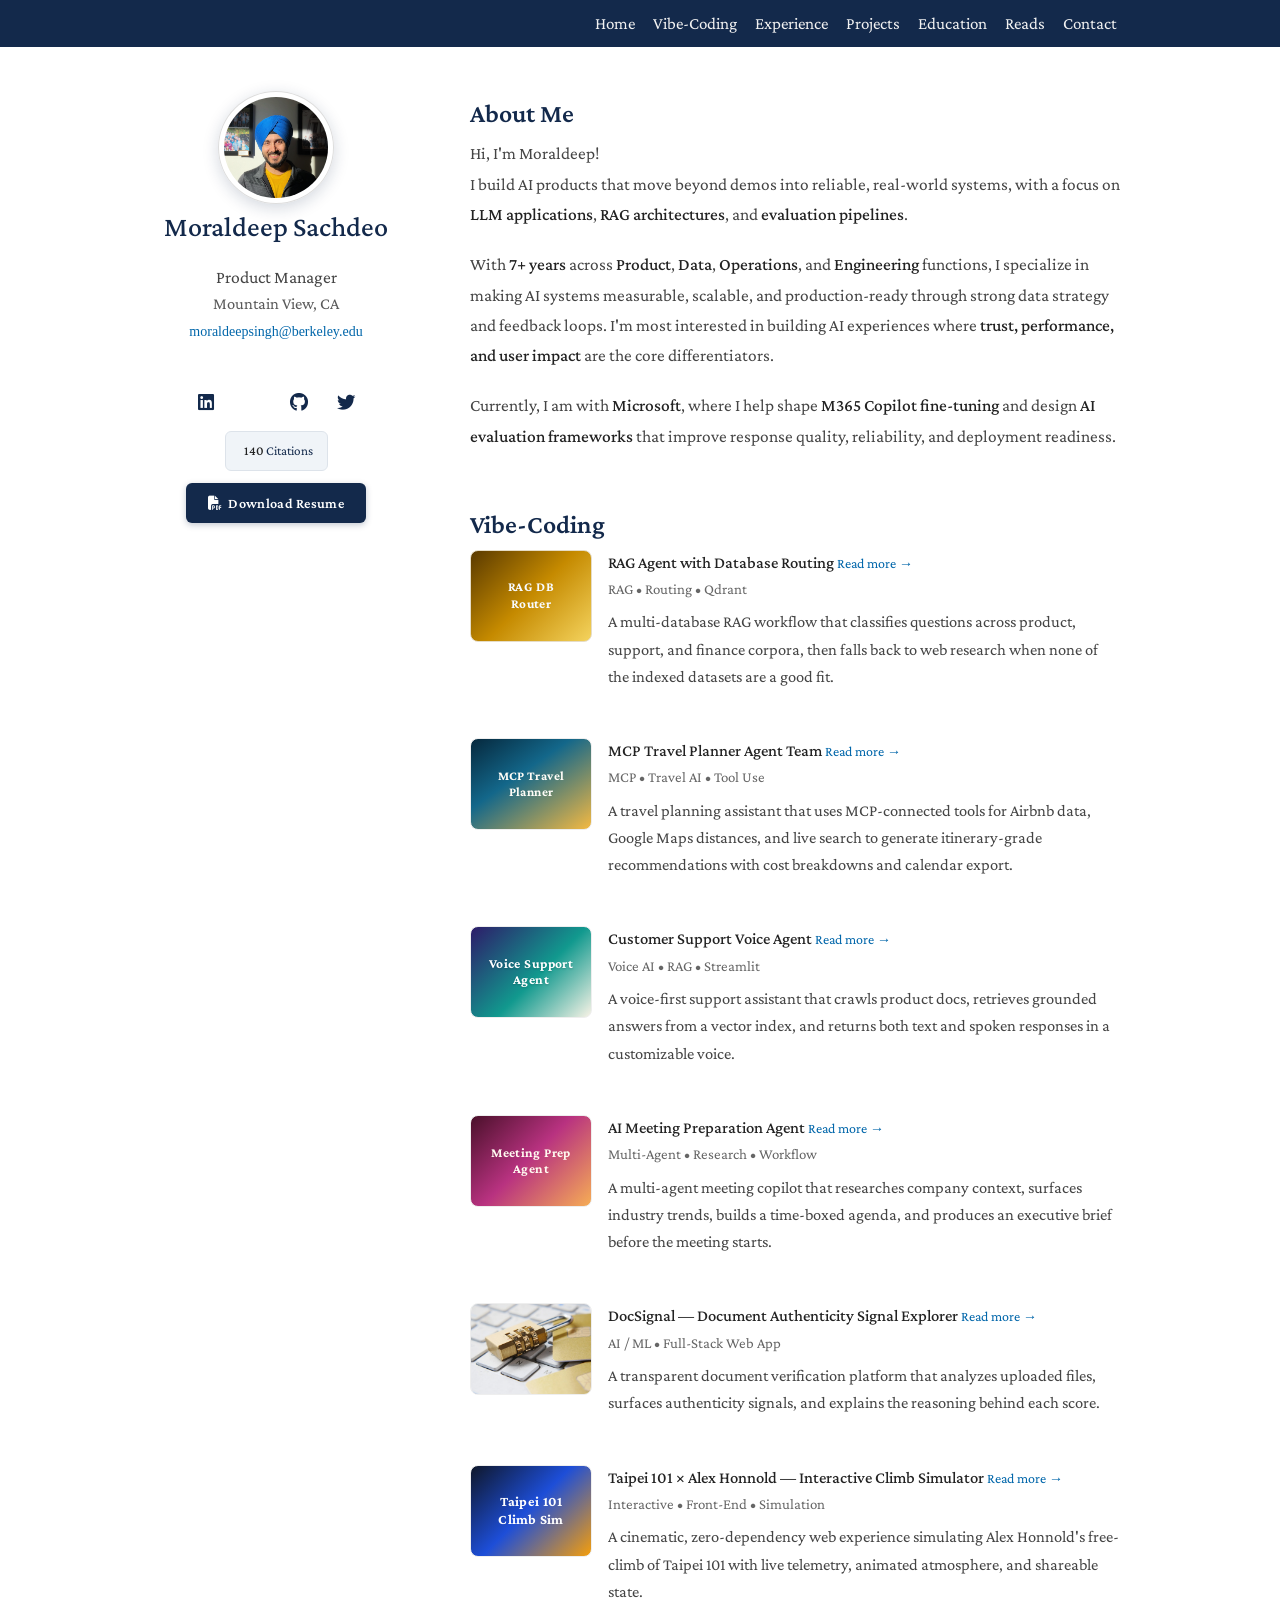
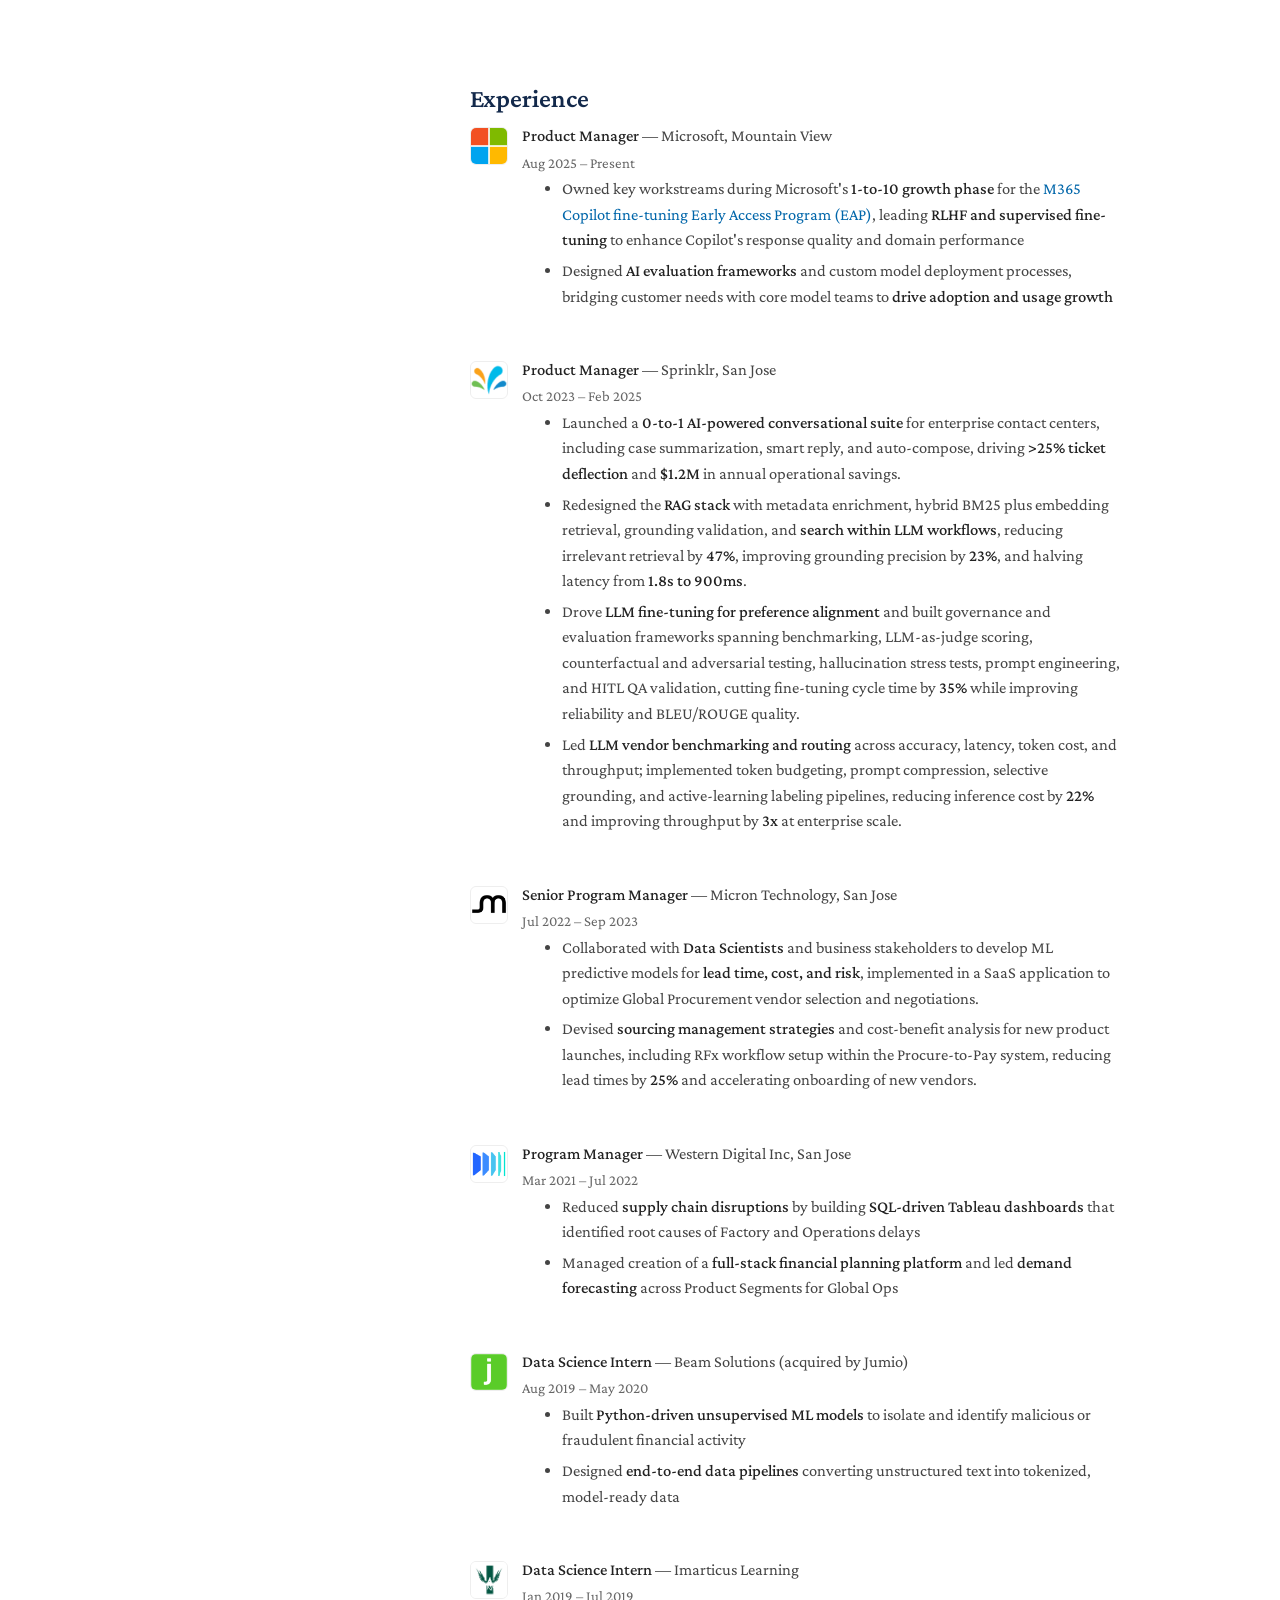
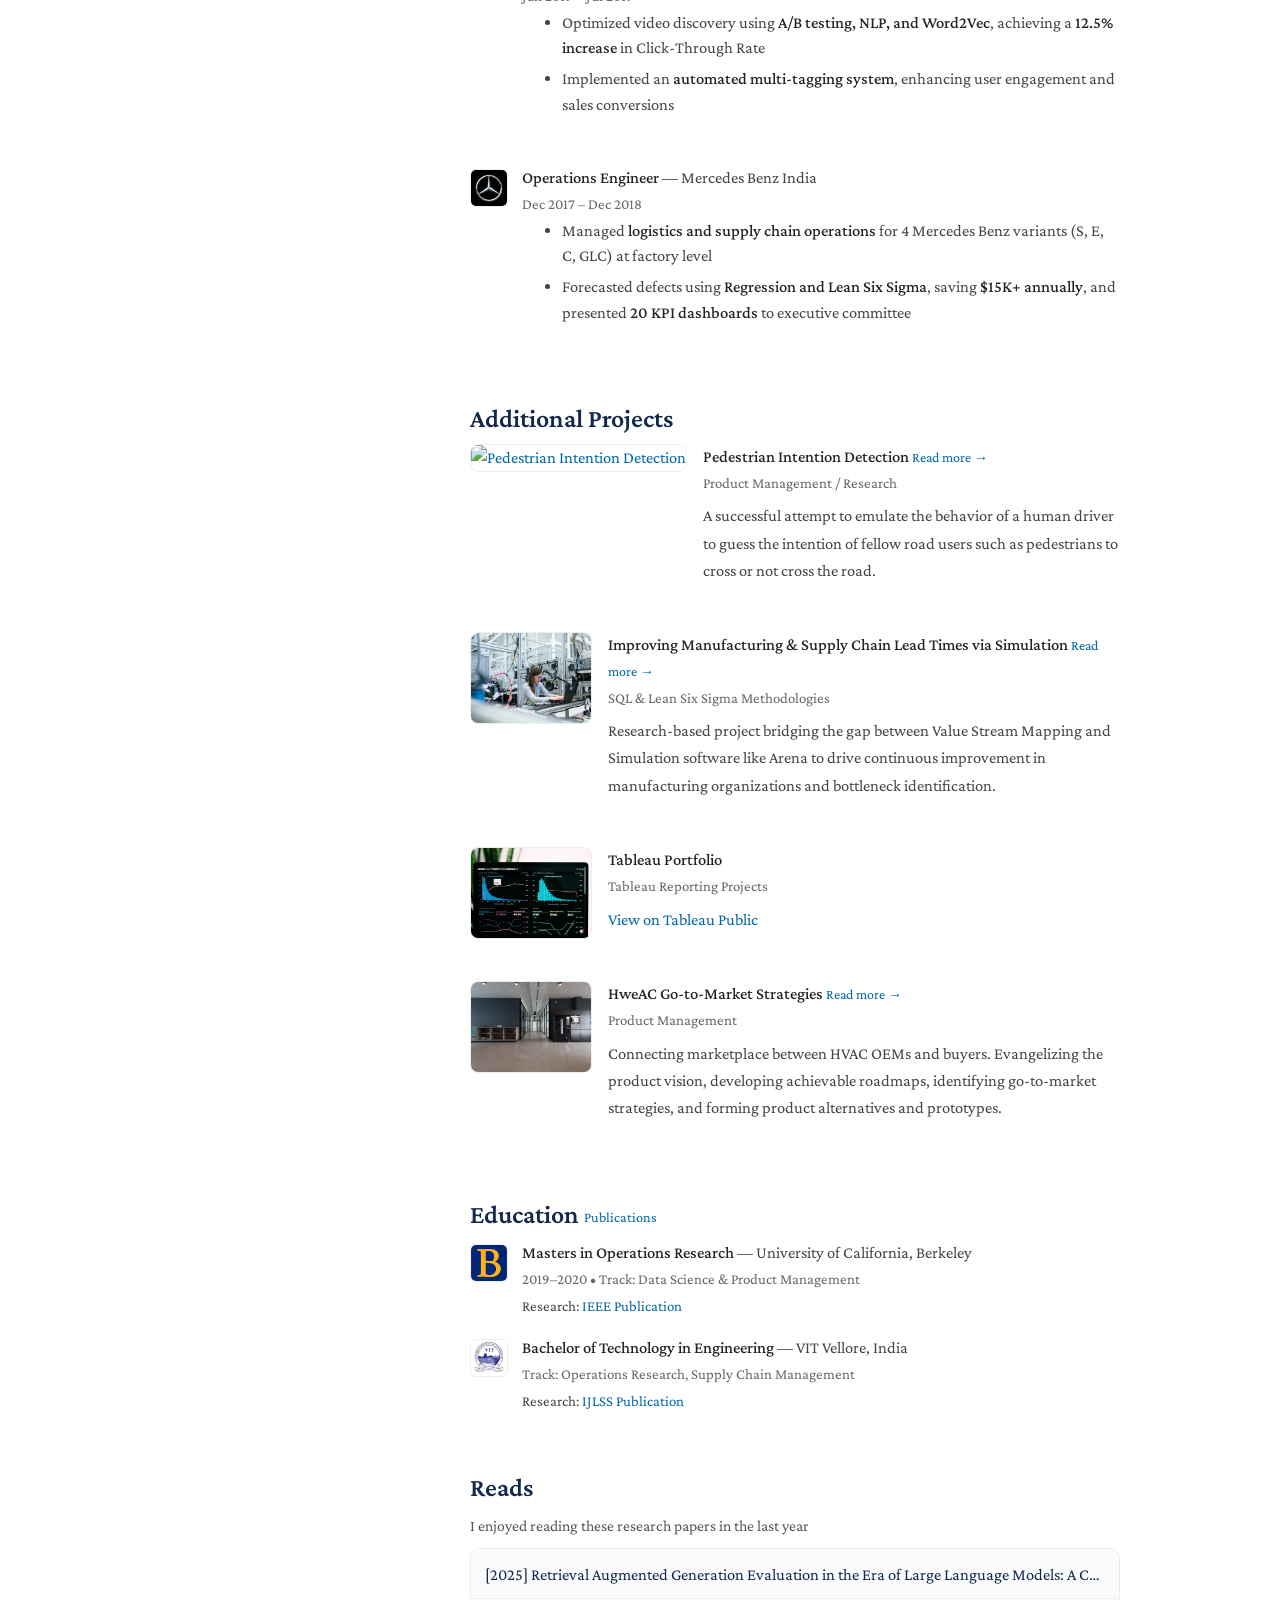
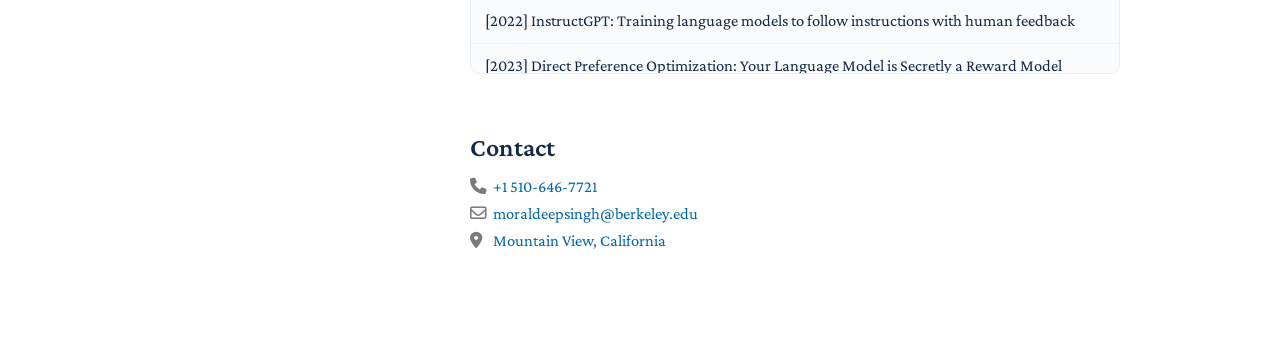
==== commit 18ac5d8a: "update new" ====
--- a/index.html
+++ b/index.html
@@ -1,466 +1,434 @@
 <!DOCTYPE html>
 <html lang="en-US">
   <head>
-    <meta charset="UTF-8">
-    <meta http-equiv="X-UA-Compatible" content="IE=edge">
-    <meta name="viewport" content="width=device-width, initial-scale=1">
-    <title>Moraldeep's Portfolio</title>
-    <link rel="preconnect" href="https://fonts.gstatic.com" crossorigin="crossorigin"/>
-    <link rel="preload" as="style" href="https://fonts.googleapis.com/css2?family=Poppins:wght@600&amp;family=Roboto:wght@300;400;500;700&amp;display=swap"/>
-    <link rel="stylesheet" href="https://fonts.googleapis.com/css2?family=Poppins:wght@600&amp;family=Roboto:wght@300;400;500;700&amp;display=swap" media="print" onload="this.media='all'"/>
-    <noscript>
-      <link rel="stylesheet" href="https://fonts.googleapis.com/css2?family=Poppins:wght@600&amp;family=Roboto:wght@300;400;500;700&amp;display=swap"/>
-    </noscript>
-    <link href="css/font-awesome/css/all.min.css?ver=1.2.1" rel="stylesheet">
-    <link rel="stylesheet" href="https://cdnjs.cloudflare.com/ajax/libs/font-awesome/5.15.4/css/all.min.css" integrity="sha512-C2lt1r3q+3WzbJ8cSW/DLd5w5j5B5NUA1QZvISl+kd63/DzYkljWfhDn/UvhyC5d+wy5BU5e5Q8ijMhxJZGY+g==" crossorigin="anonymous" referrerpolicy="no-referrer" />
-    <link href="css/mdb.min.css?ver=1.2.1" rel="stylesheet">
-    <link href="css/aos.css?ver=1.2.1" rel="stylesheet">
-    <link href="css/main.css?ver=1.2.1" rel="stylesheet">
-    <noscript>
-      <style type="text/css">
-        [data-aos] {
-            opacity: 1 !important;
-            transform: translate(0) scale(1) !important;
+    <title>Moraldeep Sachdeo | Product Manager</title>
+
+    <meta charset="utf-8" />
+    <meta name="viewport" content="width=device-width, initial-scale=1, user-scalable=no" />
+    <meta name="description" content="Moraldeep Sachdeo - Product Manager with 7+ years of experience in building scalable products, optimizing business processes, and driving data-informed decisions.">
+    <meta name="keywords" content="moraldeep sachdeo, product manager, data science, operations research, berkeley">
+
+    <meta property="og:type" content="website">
+    <meta property="og:title" content="Moraldeep Sachdeo | Product Manager">
+    <meta property="og:site_name" content="Moraldeep Sachdeo | Portfolio">
+    <meta property="og:description" content="Product Manager with 7+ years of experience in building scalable products, optimizing business processes, and driving data-informed decisions.">
+    <meta property="og:locale" content="default">
+    <meta name="twitter:card" content="summary">
+    <meta name="twitter:title" content="Moraldeep Sachdeo | Product Manager">
+    <meta name="twitter:description" content="Product Manager with 7+ years of experience in building scalable products, optimizing business processes, and driving data-informed decisions.">
+
+    <link rel="icon" type="image/svg+xml" href="./assets/img/portfolio-favicon.svg">
+    <link rel="shortcut icon" href="./assets/img/portfolio-favicon.svg">
+    <meta name="theme-color" content="#ffffff">
+    <link rel="stylesheet" href="https://cdnjs.cloudflare.com/ajax/libs/academicons/1.8.6/css/academicons.min.css" integrity="sha256-uFVgMKfistnJAfoCUQigIl+JfUaP47GrRKjf6CTPVmw=" crossorigin="anonymous">
+    <link rel="stylesheet" href="https://cdnjs.cloudflare.com/ajax/libs/font-awesome/6.7.2/css/all.min.css" integrity="sha512-Evv84Mr4kqVGRNSgIGL/F/aIDqQb7xQ2vcrdIwxfjThSH8CSR7PBEakCr51Ck+w+/U6swU2Im1vVX0SVk9ABhg==" crossorigin="anonymous" referrerpolicy="no-referrer" />
+    <link rel="stylesheet" href="./assets/css/style.css">
+    <link rel="stylesheet" href="./assets/css/pub.css">
+    <link rel="stylesheet" href="./assets/css/nav.css">
+
+    <script src="./assets/js/github-stars.js"></script>
+    <script type="text/javascript" src="./assets/js/jquery.js"></script>
+   <script>
+      function myFunction() {
+        var x = document.getElementById("myLinks");
+        var icon = document.querySelector('.topnav a.icon');
+        x.classList.toggle('open');
+        icon.classList.toggle('active');
+      }
+   </script>
+
+  </head>
+  <body>
+
+    <div class="topnav">
+
+      <div id="myLinks">
+        <a class="normal right" href="#contact">Contact</a>
+        <a class="normal" href="#reads">Reads</a>
+        <a class="normal" href="#education">Education</a>
+        <a class="normal" href="#projects">Projects</a>
+        <a class="normal" href="#experience">Experience</a>
+        <a class="normal" href="#ai-projects">Vibe-Coding</a>
+        <a class="normal" href="./">Home</a>
+      </div>
+
+      <a href="javascript:void(0);" class="icon" onclick="myFunction()">
+        <span class="icon-wrap">
+          <i class="fa fa-bars icon-bars"></i>
+          <i class="fa fa-xmark icon-xmark"></i>
+        </span>
+      </a>
+
+    </div>
+
+    <script src="./assets/js/vanilla-back-to-top.min.js"></script>
+    <script>addBackToTop({
+        backgroundColor: '#fff',
+        innerHTML: 'Back to Top',
+        textColor: '#333'
+      })
+    </script>
+    <style>
+        #back-to-top {
+          border: 1px solid #ccc;
+          border-radius: 0;
+          font-size: 15px;
+          width: 100px;
+          text-align: center;
+          line-height: 30px;
+          height: 30px;
         }
-      </style>
-    </noscript>
-  </head>
-  <body class="bg-light" id="top">
-    <header class="d-print-none">
-      <div class="container text-center text-lg-left">
-        <div class="pt-4 clearfix">
-          <h1 class="site-title mb-0">Moraldeep Sachdeo</h1>
-          <div class="site-nav"> 
-            <nav role="navigation">
-              <ul class="nav justify-content-center">
-                <li class="nav-item"><a class="nav-link" href="#about" title="About"><span class="menu-title">About</span></a>
-                </li>
-                <li class="nav-item"><a class="nav-link" href="#skills" title="Skills"><span class="menu-title">Skills</span></a>
-                </li>
-                <li class="nav-item"><a class="nav-link" href="#experience" title="Experience"><span class="menu-title">Experience</span></a>
-                </li>
-                <li class="nav-item"><a class="nav-link" href="#education" title="Education"><span class="menu-title">Education</span></a>
-                </li>
-                <li class="nav-item"><a class="nav-link" href="#portfolio" title="Portfolio"><span class="menu-title">Portfolio</span></a>
-                </li>
-               
-                <li class="nav-item"><a class="nav-link" href="#contact" title="Contact"><span class="menu-title">Contact</span></a>
-                </li>
-              </ul>
-            </nav>
-          </div>
-        </div>
-      </div>
-    </header>
-    <div class="page-content">
-      <div class="container">
-<div class="resume-container">
-  <div class="shadow-1-strong bg-white my-5" id="intro">
-    <div class="bg-info text-white">
-      <div class="cover bg-image"><img src="images/header-background.jpg"/>
-        <div class="mask" style="background-color: rgba(0, 0, 0, 0.7);backdrop-filter: blur(2px);">
-          <div class="text-center p-5">
-            <div class="avatar p-1"><img class="img-thumbnail shadow-2-strong" src="images/Pic.jpg" width="160" height="160"/></div>
-            <div class="header-bio mt-3">
-              <div data-aos="zoom-in" data-aos-delay="0">
-                <h2 class="h1">Moraldeep Sachdeo</h2>
-                <p>Product Manager</p>
-              </div>
-              <div class="header-social mb-3 d-print-none" data-aos="zoom-in" data-aos-delay="200">
-                <nav role="navigation">
-                  <ul class="nav justify-content-center">
-                    <li class="nav-item"><a class="nav-link" href="https://www.linkedin.com/in/moraldeepsingh/" title="Linkedin"><i class="fab fa-linkedin"></i><span class="menu-title sr-only">Linkedin</span></a>
-                    </li>
-                    <li class="nav-item"><a class="nav-link" href="https://scholar.google.com/citations?user=12dLp4wAAAAJ&hl=en" title="Google Scholar"><i class="fas fa-graduation-cap"></i><span class="menu-title sr-only">Google Scholar</span></a>
-                    </li>
-                    
-                    <li class="nav-item"><a class="nav-link" href="https://github.com/moraldeep" title="Github"><i class="fab fa-github"></i><span class="menu-title sr-only">Github</span></a>
-                    </li>
-                  </ul>
-                </nav>
-              </div>
-              <div class="d-print-none"><a class="btn btn-outline-light btn-lg shadow-sm mt-1 me-3" href="Moraldeep_Resume.pdf" data-aos="fade-right" data-aos-delay="700">Download CV</a><a class="btn btn-info btn-lg shadow-sm mt-1" href="#contact" data-aos="fade-left" data-aos-delay="700">Hire Me</a></div>
-            </div>
-          </div>
-        </div>
-      </div>
+    </style>
+
+    <div class="wrapper">
+      <header>
+
+        <a class="image avatar"><img src="./assets/img/avatar.jpg" alt="Moraldeep Sachdeo" /></a>
+
+        <h1>Moraldeep Sachdeo</h1>
+
+        <position style="font-size:1.10rem;">Product Manager</position>
+        <br>
+
+        <autocolor>Mountain View, CA</autocolor>
+        <br>
+
+        <a href="mailto:moraldeepsingh@berkeley.edu"><email>moraldeepsingh@berkeley.edu</email></a>
+
+        <br>
+        <br>
+
+        <div class="social-icons">
+
+        <a style="margin: 0 5px 0 0" href="https://www.linkedin.com/in/moraldeepsingh/" title="LinkedIn">
+          <i class="fab fa-linkedin"></i>
+        </a>
+
+        <a style="margin: 0 5px 0 0" href="https://scholar.google.com/citations?user=12dLp4wAAAAJ&hl=en" title="Google Scholar">
+          <i class="ai ai-google-scholar" style="font-size:1.2rem"></i>
+        </a>
+
+        <a style="margin: 0 5px 0 0" href="https://github.com/moraldeep" title="GitHub">
+          <i class="fab fa-github"></i>
+        </a>
+
+        <a style="margin: 0 0 0 0" href="https://x.com/moraldeep" title="Twitter / X">
+          <i class="fab fa-twitter"></i>
+        </a>
+
+        </div>
+
+        <div style="margin-top:10px;">
+          <a id="gs-citation-badge" href="https://scholar.google.com/citations?user=12dLp4wAAAAJ&hl=en" style="text-decoration:none; display:inline-block; background:#f0f4f8; border-radius:6px; padding:6px 14px; font-size:0.82rem; color:#13294B; border:1px solid #dde3ea; transition: background-color 0.2s ease;">
+            <i class="ai ai-google-scholar" style="font-size:1rem; vertical-align:middle; margin-right:4px;"></i>
+            <span id="gs-citation-count" style="vertical-align:middle;"><strong>–</strong> Citations</span>
+          </a>
+        </div>
+
+        <div style="margin-top:12px;">
+          <a href="./Moraldeep_Resume.pdf" style="display:inline-block; font-size:0.88rem; font-weight:600; background:#13294B; color:#fff; border-radius:6px; padding:9px 22px; text-decoration:none; letter-spacing:0.3px; transition:background-color 0.2s ease, transform 0.15s ease; box-shadow:0 2px 6px rgba(19,41,75,0.25);" title="Download Resume" onmouseover="this.style.background='#1a3a6b'; this.style.transform='translateY(-1px)'" onmouseout="this.style.background='#13294B'; this.style.transform='translateY(0)'"><i class="fas fa-file-pdf" style="margin-right:6px;"></i>Download Resume</a>
+        </div>
+
+      </header>
+      <section>
+
+      <!-- ===== ABOUT ===== -->
+      <h1 id="about-me"></h1>
+
+      <h2 style="margin: 80px 0px 10px;">About Me</h2>
+
+      <p style="font-size:1.05em; line-height:1.75;">Hi, I'm Moraldeep!<br>I build AI products that move beyond demos into reliable, real-world systems, with a focus on <strong>LLM applications</strong>, <strong>RAG architectures</strong>, and <strong>evaluation pipelines</strong>.</p>
+
+      <p style="font-size:1.05em; line-height:1.75;">With <strong>7+ years</strong> across <strong>Product</strong>, <strong>Data</strong>, <strong>Operations</strong>, and <strong>Engineering</strong> functions, I specialize in making AI systems measurable, scalable, and production-ready through strong data strategy and feedback loops. I'm most interested in building AI experiences where <strong>trust, performance, and user impact</strong> are the core differentiators.</p>
+
+      <p style="font-size:1.05em; line-height:1.75;">Currently, I am with <strong>Microsoft</strong>, where I help shape <strong>M365 Copilot fine-tuning</strong> and design <strong>AI evaluation frameworks</strong> that improve response quality, reliability, and deployment readiness.</p>
+
+      <!-- ===== VIBE-CODING ===== -->
+      <h2 id="ai-projects" style="margin: 60px 0px 10px;">Vibe-Coding</h2>
+
+      <div style="display:flex; gap:16px; margin-bottom:28px; align-items:flex-start;">
+        <a href="./projects/rag-database-routing.html" style="flex-shrink:0; width:120px; height:90px; border-radius:8px; border:1px solid #e5dcc7; background:linear-gradient(135deg, #5a3a00 0%, #c58a00 50%, #f4d35e 100%); display:flex; align-items:center; justify-content:center; text-decoration:none; overflow:hidden;">
+          <span style="padding:10px; text-align:center; color:#f8fbff; font-weight:700; font-size:0.8em; line-height:1.22; letter-spacing:0.03em;">RAG DB<br>Router</span>
+        </a>
+        <div style="flex:1;">
+          <a href="./projects/rag-database-routing.html"><strong>RAG Agent with Database Routing</strong></a> <a href="./projects/rag-database-routing.html" style="font-size:0.85em;">Read more &rarr;</a><br>
+          <span style="color:#666; font-size:0.9em;">RAG &bull; Routing &bull; Qdrant</span>
+          <p style="margin-top:6px;">A multi-database RAG workflow that classifies questions across product, support, and finance corpora, then falls back to web research when none of the indexed datasets are a good fit.</p>
+        </div>
+      </div>
+
+      <div style="display:flex; gap:16px; margin-bottom:28px; align-items:flex-start;">
+        <a href="./projects/mcp-travel-planner-agent-team.html" style="flex-shrink:0; width:120px; height:90px; border-radius:8px; border:1px solid #eee; background:linear-gradient(145deg, #06283d 0%, #13678a 40%, #f4b942 100%); display:flex; align-items:center; justify-content:center; text-decoration:none; overflow:hidden;">
+          <span style="padding:10px; text-align:center; color:#fffdf7; font-weight:700; font-size:0.78em; line-height:1.22; letter-spacing:0.03em;">MCP Travel<br>Planner</span>
+        </a>
+        <div style="flex:1;">
+          <a href="./projects/mcp-travel-planner-agent-team.html"><strong>MCP Travel Planner Agent Team</strong></a> <a href="./projects/mcp-travel-planner-agent-team.html" style="font-size:0.85em;">Read more &rarr;</a><br>
+          <span style="color:#666; font-size:0.9em;">MCP &bull; Travel AI &bull; Tool Use</span>
+          <p style="margin-top:6px;">A travel planning assistant that uses MCP-connected tools for Airbnb data, Google Maps distances, and live search to generate itinerary-grade recommendations with cost breakdowns and calendar export.</p>
+        </div>
+      </div>
+
+      <div style="display:flex; gap:16px; margin-bottom:28px; align-items:flex-start;">
+        <a href="./projects/customer-support-voice-agent.html" style="flex-shrink:0; width:120px; height:90px; border-radius:8px; border:1px solid #eee; background:linear-gradient(135deg, #2d1b69 0%, #11998e 55%, #f8f3e6 100%); display:flex; align-items:center; justify-content:center; text-decoration:none; overflow:hidden;">
+          <span style="padding:10px; text-align:center; color:#fff; font-weight:700; font-size:0.82em; line-height:1.25; letter-spacing:0.03em; text-shadow:0 1px 2px rgba(0,0,0,0.18);">Voice Support<br>Agent</span>
+        </a>
+        <div style="flex:1;">
+          <a href="./projects/customer-support-voice-agent.html"><strong>Customer Support Voice Agent</strong></a> <a href="./projects/customer-support-voice-agent.html" style="font-size:0.85em;">Read more &rarr;</a><br>
+          <span style="color:#666; font-size:0.9em;">Voice AI &bull; RAG &bull; Streamlit</span>
+          <p style="margin-top:6px;">A voice-first support assistant that crawls product docs, retrieves grounded answers from a vector index, and returns both text and spoken responses in a customizable voice.</p>
+        </div>
+      </div>
+
+      <div style="display:flex; gap:16px; margin-bottom:28px; align-items:flex-start;">
+        <a href="./projects/ai-meeting-preparation-agent.html" style="flex-shrink:0; width:120px; height:90px; border-radius:8px; border:1px solid #eee; background:linear-gradient(135deg, #4a102a 0%, #b83280 48%, #f6ad55 100%); display:flex; align-items:center; justify-content:center; text-decoration:none; overflow:hidden;">
+          <span style="padding:10px; text-align:center; color:#fffaf0; font-weight:700; font-size:0.8em; line-height:1.22; letter-spacing:0.03em;">Meeting Prep<br>Agent</span>
+        </a>
+        <div style="flex:1;">
+          <a href="./projects/ai-meeting-preparation-agent.html"><strong>AI Meeting Preparation Agent</strong></a> <a href="./projects/ai-meeting-preparation-agent.html" style="font-size:0.85em;">Read more &rarr;</a><br>
+          <span style="color:#666; font-size:0.9em;">Multi-Agent &bull; Research &bull; Workflow</span>
+          <p style="margin-top:6px;">A multi-agent meeting copilot that researches company context, surfaces industry trends, builds a time-boxed agenda, and produces an executive brief before the meeting starts.</p>
+        </div>
+      </div>
+
+      <div style="display:flex; gap:16px; margin-bottom:28px; align-items:flex-start;">
+        <a href="./projects/docsignal.html" style="flex-shrink:0;">
+          <img src="./assets/img/projects/docsignal-thumb.jpg" alt="DocSignal" style="width:120px; height:90px; object-fit:cover; border-radius:8px; border:1px solid #eee;">
+        </a>
+        <div style="flex:1;">
+          <a href="./projects/docsignal.html"><strong>DocSignal &mdash; Document Authenticity Signal Explorer</strong></a> <a href="./projects/docsignal.html" style="font-size:0.85em;">Read more &rarr;</a><br>
+          <span style="color:#666; font-size:0.9em;">AI / ML &bull; Full-Stack Web App</span>
+          <p style="margin-top:6px;">A transparent document verification platform that analyzes uploaded files, surfaces authenticity signals, and explains the reasoning behind each score.</p>
+        </div>
+      </div>
+
+      <div style="display:flex; gap:16px; margin-bottom:28px; align-items:flex-start;">
+        <a href="./projects/alex-honnold-taipei-101.html" style="flex-shrink:0; width:120px; height:90px; border-radius:8px; border:1px solid #eee; background:linear-gradient(135deg, #0f172a 0%, #1d4ed8 48%, #f59e0b 100%); display:flex; align-items:center; justify-content:center; text-decoration:none; overflow:hidden;">
+          <span style="padding:10px; text-align:center; color:#fff; font-weight:700; font-size:0.85em; line-height:1.25; letter-spacing:0.02em;">Taipei 101<br>Climb Sim</span>
+        </a>
+        <div style="flex:1;">
+          <strong>Taipei 101 &times; Alex Honnold &mdash; Interactive Climb Simulator</strong> <a href="./projects/alex-honnold-taipei-101.html" style="font-size:0.85em;">Read more &rarr;</a><br>
+          <span style="color:#666; font-size:0.9em;">Interactive &bull; Front-End &bull; Simulation</span>
+          <p style="margin-top:6px;">A cinematic, zero-dependency web experience simulating Alex Honnold's free-climb of Taipei 101 with live telemetry, animated atmosphere, and shareable state.</p>
+        </div>
+      </div>
+
+      <!-- ===== EXPERIENCE ===== -->
+      <h2 id="experience" style="margin: 60px 0px 10px;">Experience</h2>
+
+      <div style="display:flex; gap:14px; margin-bottom:28px;">
+        <a href="https://www.microsoft.com" target="_blank" style="flex-shrink:0; margin-top:4px;"><img src="./assets/img/logos/microsoft.png" alt="Microsoft" style="width:36px; height:36px; border-radius:6px; border:1px solid #eee;"></a>
+        <div>
+          <strong>Product Manager</strong> &mdash; Microsoft, Mountain View<br>
+          <span style="color:#666; font-size:0.9em;">Aug 2025 &ndash; Present</span>
+          <ul>
+            <li>Owned key workstreams during Microsoft's <strong>1-to-10 growth phase</strong> for the <a href="https://review.learn.microsoft.com/en-us/microsoft-365/copilot/copilot-tuning-faq?branch=main&branchFallbackFrom=jasonjoh%2Fcopilot-tuning">M365 Copilot fine-tuning Early Access Program (EAP)</a>, leading <strong>RLHF and supervised fine-tuning</strong> to enhance Copilot's response quality and domain performance</li>
+            <li>Designed <strong>AI evaluation frameworks</strong> and custom model deployment processes, bridging customer needs with core model teams to <strong>drive adoption and usage growth</strong></li>
+          </ul>
+        </div>
+      </div>
+
+      <div style="display:flex; gap:14px; margin-bottom:28px;">
+        <a href="https://www.sprinklr.com" target="_blank" style="flex-shrink:0; margin-top:4px;"><img src="./assets/img/logos/sprinklr.png" alt="Sprinklr" style="width:36px; height:36px; border-radius:6px; border:1px solid #eee;"></a>
+        <div>
+          <strong>Product Manager</strong> &mdash; Sprinklr, San Jose<br>
+          <span style="color:#666; font-size:0.9em;">Oct 2023 &ndash; Feb 2025</span>
+          <ul>
+            <li>Launched a <strong>0-to-1 AI-powered conversational suite</strong> for enterprise contact centers, including case summarization, smart reply, and auto-compose, driving <strong>&gt;25% ticket deflection</strong> and <strong>$1.2M</strong> in annual operational savings.</li>
+            <li>Redesigned the <strong>RAG stack</strong> with metadata enrichment, hybrid BM25 plus embedding retrieval, grounding validation, and <strong>search within LLM workflows</strong>, reducing irrelevant retrieval by <strong>47%</strong>, improving grounding precision by <strong>23%</strong>, and halving latency from <strong>1.8s to 900ms</strong>.</li>
+            <li>Drove <strong>LLM fine-tuning for preference alignment</strong> and built governance and evaluation frameworks spanning benchmarking, LLM-as-judge scoring, counterfactual and adversarial testing, hallucination stress tests, prompt engineering, and HITL QA validation, cutting fine-tuning cycle time by <strong>35%</strong> while improving reliability and BLEU/ROUGE quality.</li>
+            <li>Led <strong>LLM vendor benchmarking and routing</strong> across accuracy, latency, token cost, and throughput; implemented token budgeting, prompt compression, selective grounding, and active-learning labeling pipelines, reducing inference cost by <strong>22%</strong> and improving throughput by <strong>3x</strong> at enterprise scale.</li>
+          </ul>
+        </div>
+      </div>
+
+      <div style="display:flex; gap:14px; margin-bottom:28px;">
+        <a href="https://www.micron.com" target="_blank" style="flex-shrink:0; margin-top:4px;"><img src="./assets/img/logos/micron.png" alt="Micron" style="width:36px; height:36px; border-radius:6px; border:1px solid #eee;"></a>
+        <div>
+          <strong>Senior Program Manager</strong> &mdash; Micron Technology, San Jose<br>
+          <span style="color:#666; font-size:0.9em;">Jul 2022 &ndash; Sep 2023</span>
+          <ul>
+            <li>Collaborated with <strong>Data Scientists</strong> and business stakeholders to develop ML predictive models for <strong>lead time, cost, and risk</strong>, implemented in a SaaS application to optimize Global Procurement vendor selection and negotiations.</li>
+            <li>Devised <strong>sourcing management strategies</strong> and cost-benefit analysis for new product launches, including RFx workflow setup within the Procure-to-Pay system, reducing lead times by <strong>25%</strong> and accelerating onboarding of new vendors.</li>
+          </ul>
+        </div>
+      </div>
+
+      <div style="display:flex; gap:14px; margin-bottom:28px;">
+        <a href="https://www.westerndigital.com" target="_blank" style="flex-shrink:0; margin-top:4px;"><img src="./assets/img/logos/westerndigital.png" alt="Western Digital" style="width:36px; height:36px; border-radius:6px; border:1px solid #eee;"></a>
+        <div>
+          <strong>Program Manager</strong> &mdash; Western Digital Inc, San Jose<br>
+          <span style="color:#666; font-size:0.9em;">Mar 2021 &ndash; Jul 2022</span>
+          <ul>
+            <li>Reduced <strong>supply chain disruptions</strong> by building <strong>SQL-driven Tableau dashboards</strong> that identified root causes of Factory and Operations delays</li>
+            <li>Managed creation of a <strong>full-stack financial planning platform</strong> and led <strong>demand forecasting</strong> across Product Segments for Global Ops</li>
+          </ul>
+        </div>
+      </div>
+
+      <div style="display:flex; gap:14px; margin-bottom:28px;">
+        <a href="https://www.beamsolutions.com" target="_blank" style="flex-shrink:0; margin-top:4px;"><img src="./assets/img/logos/beam.png" alt="Beam Solutions" style="width:36px; height:36px; border-radius:6px; border:1px solid #eee;"></a>
+        <div>
+          <strong>Data Science Intern</strong> &mdash; Beam Solutions (acquired by Jumio)<br>
+          <span style="color:#666; font-size:0.9em;">Aug 2019 &ndash; May 2020</span>
+          <ul>
+            <li>Built <strong>Python-driven unsupervised ML models</strong> to isolate and identify malicious or fraudulent financial activity</li>
+            <li>Designed <strong>end-to-end data pipelines</strong> converting unstructured text into tokenized, model-ready data</li>
+          </ul>
+        </div>
+      </div>
+
+      <div style="display:flex; gap:14px; margin-bottom:28px;">
+        <a href="https://www.imarticus.org" target="_blank" style="flex-shrink:0; margin-top:4px;"><img src="./assets/img/logos/imarticus.png" alt="Imarticus Learning" style="width:36px; height:36px; border-radius:6px; border:1px solid #eee;"></a>
+        <div>
+          <strong>Data Science Intern</strong> &mdash; Imarticus Learning<br>
+          <span style="color:#666; font-size:0.9em;">Jan 2019 &ndash; Jul 2019</span>
+          <ul>
+            <li>Optimized video discovery using <strong>A/B testing, NLP, and Word2Vec</strong>, achieving a <strong>12.5% increase</strong> in Click-Through Rate</li>
+            <li>Implemented an <strong>automated multi-tagging system</strong>, enhancing user engagement and sales conversions</li>
+          </ul>
+        </div>
+      </div>
+
+      <div style="display:flex; gap:14px; margin-bottom:28px;">
+        <a href="https://www.mercedes-benz.co.in" target="_blank" style="flex-shrink:0; margin-top:4px;"><img src="./assets/img/logos/mercedes.png" alt="Mercedes Benz" style="width:36px; height:36px; border-radius:6px; border:1px solid #eee;"></a>
+        <div>
+          <strong>Operations Engineer</strong> &mdash; Mercedes Benz India<br>
+          <span style="color:#666; font-size:0.9em;">Dec 2017 &ndash; Dec 2018</span>
+          <ul>
+            <li>Managed <strong>logistics and supply chain operations</strong> for 4 Mercedes Benz variants (S, E, C, GLC) at factory level</li>
+            <li>Forecasted defects using <strong>Regression and Lean Six Sigma</strong>, saving <strong>$15K+ annually</strong>, and presented <strong>20 KPI dashboards</strong> to executive committee</li>
+          </ul>
+        </div>
+      </div>
+
+      <!-- ===== PROJECTS ===== -->
+      <h2 id="projects" style="margin: 60px 0px 10px;">Additional Projects</h2>
+
+      <div style="display:flex; gap:16px; margin-bottom:28px; align-items:flex-start;">
+        <a href="./projects/pedestrian-intention.html" style="flex-shrink:0;">
+          <img src="./assets/img/projects/modelC.gif" alt="Pedestrian Intention Detection" style="width:120px; height:90px; object-fit:cover; border-radius:8px; border:1px solid #eee;">
+        </a>
+        <div style="flex:1;">
+          <strong>Pedestrian Intention Detection</strong> <a href="./projects/pedestrian-intention.html" style="font-size:0.85em;">Read more &rarr;</a><br>
+          <span style="color:#666; font-size:0.9em;">Product Management / Research</span>
+          <p style="margin-top:6px;">A successful attempt to emulate the behavior of a human driver to guess the intention of fellow road users such as pedestrians to cross or not cross the road.</p>
+        </div>
+      </div>
+
+      <div style="display:flex; gap:16px; margin-bottom:28px; align-items:flex-start;">
+        <a href="./projects/vsm-simulation.html" style="flex-shrink:0;">
+          <img src="./assets/img/projects/vsm-thumb.jpg" alt="VSM Simulation" style="width:120px; height:90px; object-fit:cover; border-radius:8px; border:1px solid #eee;">
+        </a>
+        <div style="flex:1;">
+          <strong>Improving Manufacturing &amp; Supply Chain Lead Times via Simulation</strong> <a href="./projects/vsm-simulation.html" style="font-size:0.85em;">Read more &rarr;</a><br>
+          <span style="color:#666; font-size:0.9em;">SQL &amp; Lean Six Sigma Methodologies</span>
+          <p style="margin-top:6px;">Research-based project bridging the gap between Value Stream Mapping and Simulation software like Arena to drive continuous improvement in manufacturing organizations and bottleneck identification.</p>
+        </div>
+      </div>
+
+      <div style="display:flex; gap:16px; margin-bottom:28px; align-items:flex-start;">
+        <div style="flex-shrink:0;">
+          <img src="./assets/img/projects/tableau-thumb.jpg" alt="Tableau Portfolio" style="width:120px; height:90px; object-fit:cover; border-radius:8px; border:1px solid #eee;">
+        </div>
+        <div style="flex:1;">
+          <strong>Tableau Portfolio</strong><br>
+          <span style="color:#666; font-size:0.9em;">Tableau Reporting Projects</span>
+          <p style="margin-top:6px;"><a href="https://public.tableau.com/app/profile/moraldeepsingh.sachdeo">View on Tableau Public</a></p>
+        </div>
+      </div>
+
+      <div style="display:flex; gap:16px; margin-bottom:28px; align-items:flex-start;">
+        <a href="./projects/hweac-gtm.html" style="flex-shrink:0;">
+          <img src="./assets/img/projects/hweac-thumb.jpg" alt="HweAC GTM" style="width:120px; height:90px; object-fit:cover; border-radius:8px; border:1px solid #eee;">
+        </a>
+        <div style="flex:1;">
+          <strong>HweAC Go-to-Market Strategies</strong> <a href="./projects/hweac-gtm.html" style="font-size:0.85em;">Read more &rarr;</a><br>
+          <span style="color:#666; font-size:0.9em;">Product Management</span>
+          <p style="margin-top:6px;">Connecting marketplace between HVAC OEMs and buyers. Evangelizing the product vision, developing achievable roadmaps, identifying go-to-market strategies, and forming product alternatives and prototypes.</p>
+        </div>
+      </div>
+
+      <!-- ===== EDUCATION ===== -->
+      <h2 id="education" style="margin: 60px 0px 10px;">Education <a href="./publications/" style="font-size:0.55em; font-weight:400; vertical-align:middle;">Publications</a></h2>
+      <div style="display:flex; gap:14px; margin-bottom:16px;">
+        <a href="https://www.berkeley.edu" target="_blank" style="flex-shrink:0; margin-top:4px;"><img src="./assets/img/logos/berkeley.png" alt="UC Berkeley" style="width:36px; height:36px; border-radius:6px; border:1px solid #eee;"></a>
+        <div>
+          <strong>Masters in Operations Research</strong> &mdash; University of California, Berkeley<br>
+          <span style="color:#666; font-size:0.9em;">2019&ndash;2020 &bull; Track: Data Science &amp; Product Management</span><br>
+          <span style="font-size:0.9em;">Research: <a href="https://ieeexplore.ieee.org/abstract/document/9443552">IEEE Publication</a></span>
+        </div>
+      </div>
+      <div style="display:flex; gap:14px; margin-bottom:16px;">
+        <a href="https://vit.ac.in" target="_blank" style="flex-shrink:0; margin-top:4px;"><img src="./assets/img/logos/vit.png" alt="VIT Vellore" style="width:36px; height:36px; border-radius:6px; border:1px solid #eee;"></a>
+        <div>
+          <strong>Bachelor of Technology in Engineering</strong> &mdash; VIT Vellore, India<br>
+          <span style="color:#666; font-size:0.9em;">Track: Operations Research, Supply Chain Management</span><br>
+          <span style="font-size:0.9em;">Research: <a href="https://doi.org/10.1108/IJLSS-04-2018-0036">IJLSS Publication</a></span>
+        </div>
+      </div>
+
+      <!-- ===== READS ===== -->
+      <h2 id="reads" style="margin: 60px 0px 10px;">Reads</h2>
+      <p style="margin:0 0 10px; color:#555; font-size:0.95em;">I enjoyed reading these research papers in the last year</p>
+      <div style="margin-bottom:24px; border:1px solid #e8ebf0; border-radius:10px; background:#fafbfd; max-height:116px; overflow-y:auto; padding:4px 0;">
+        <div>
+          <a href="https://arxiv.org/abs/2505.10792" style="display:block; padding:9px 14px; color:#13294B; white-space:nowrap; overflow:hidden; text-overflow:ellipsis; border-bottom:1px solid #eef1f4;" title="[2025] Retrieval Augmented Generation Evaluation in the Era of Large Language Models: A Comprehensive Survey">[2025] Retrieval Augmented Generation Evaluation in the Era of Large Language Models: A Comprehensive Survey</a>
+          <a href="https://arxiv.org/abs/2203.02155" style="display:block; padding:9px 14px; color:#13294B; white-space:nowrap; overflow:hidden; text-overflow:ellipsis; border-bottom:1px solid #eef1f4;" title="[2022] InstructGPT: Training language models to follow instructions with human feedback">[2022] InstructGPT: Training language models to follow instructions with human feedback</a>
+          <a href="https://arxiv.org/abs/2305.18290" style="display:block; padding:9px 14px; color:#13294B; white-space:nowrap; overflow:hidden; text-overflow:ellipsis; border-bottom:1px solid #eef1f4;" title="[2023] Direct Preference Optimization: Your Language Model is Secretly a Reward Model">[2023] Direct Preference Optimization: Your Language Model is Secretly a Reward Model</a>
+          <a href="https://arxiv.org/pdf/2402.17753" style="display:block; padding:9px 14px; color:#13294B; white-space:nowrap; overflow:hidden; text-overflow:ellipsis; border-bottom:1px solid #eef1f4;" title="[2024] Evaluating Very Long-Term Conversational Memory of LLM Agents">[2024] Evaluating Very Long-Term Conversational Memory of LLM Agents</a>
+          <a href="https://aclanthology.org/2025.findings-emnlp.933" style="display:block; padding:9px 14px; color:#13294B; white-space:nowrap; overflow:hidden; text-overflow:ellipsis;" title="[2025] URO-Bench: Towards Comprehensive Evaluation for End-to-End Spoken Dialogue Models">[2025] URO-Bench: Towards Comprehensive Evaluation for End-to-End Spoken Dialogue Models</a>
+        </div>
+      </div>
+
+      <!-- ===== SKILLS (hidden) ===== -->
+      <div style="display:none;">
+      <h2 id="skills" style="margin: 60px 0px 10px;">Skills</h2>
+      <p style="line-height:2;">
+        <span style="display:inline-block; background:#f0f4f8; border-radius:4px; padding:2px 10px; margin:3px 4px; font-size:0.9em;">SQL</span>
+        <span style="display:inline-block; background:#f0f4f8; border-radius:4px; padding:2px 10px; margin:3px 4px; font-size:0.9em;">Python</span>
+        <span style="display:inline-block; background:#f0f4f8; border-radius:4px; padding:2px 10px; margin:3px 4px; font-size:0.9em;">Excel</span>
+        <span style="display:inline-block; background:#f0f4f8; border-radius:4px; padding:2px 10px; margin:3px 4px; font-size:0.9em;">Tableau</span>
+        <span style="display:inline-block; background:#f0f4f8; border-radius:4px; padding:2px 10px; margin:3px 4px; font-size:0.9em;">JIRA</span>
+        <span style="display:inline-block; background:#f0f4f8; border-radius:4px; padding:2px 10px; margin:3px 4px; font-size:0.9em;">Machine Learning</span>
+        <span style="display:inline-block; background:#f0f4f8; border-radius:4px; padding:2px 10px; margin:3px 4px; font-size:0.9em;">Database Management</span>
+        <span style="display:inline-block; background:#f0f4f8; border-radius:4px; padding:2px 10px; margin:3px 4px; font-size:0.9em;">Stakeholder Management</span>
+        <span style="display:inline-block; background:#f0f4f8; border-radius:4px; padding:2px 10px; margin:3px 4px; font-size:0.9em;">Cross-Functional Collaboration</span>
+      </p>
+      </div>
+
+      <!-- ===== CONTACT ===== -->
+      <h2 id="contact" style="margin: 60px 0px 10px;">Contact</h2>
+
+      <p>
+        <i class="fas fa-phone" style="width:20px; opacity:0.7;"></i> <a href="tel:+15106467721">+1 510-646-7721</a><br>
+        <i class="far fa-envelope" style="width:20px; opacity:0.7;"></i> <a href="mailto:moraldeepsingh@berkeley.edu">moraldeepsingh@berkeley.edu</a><br>
+        <i class="fas fa-map-marker-alt" style="width:20px; opacity:0.7;"></i> <a href="https://www.google.com/maps/place/Mountain+View,+CA" target="_blank">Mountain View, California</a>
+      </p>
+
+      <br>
+
+      </section>
+      <footer>
+        <div style="font: 12px/1.2 Crimson Pro, serif">
+        <p>
+        <small></small>
+        </p>
+        </div>
+        <br>
+        <br>
+      </footer>
     </div>
-  </div>
-  <div class="shadow-1-strong bg-white my-5 p-5" id="about">
-    <div class="about-section">
-      <div class="row">
-        <div class="col-md-6">
-          <h2 class="h2 fw-light mb-4">About Me</h2>
-          <p>Hello! I’m Moraldeep Sachdeo. <br>
-            I am working professional with <strong>7+ years of experience</strong> in building scalable products, optimizing
-            business processes, and driving data-informed decisions. Skilled in integrating analytics, automation, and AI/ML solutions to
-            solve complex problems and deliver measurable impact.
-            </p>
-          </p>
-        </div>
-        <div class="col-md-5 offset-lg-1">
-          <div class="row mt-2">
-            <h2 class="h2 fw-light mb-4">Bio</h2>
-          
-            <div class="col-sm-5">
-              <div class="pb-2 fw-bolder"><i class="far fa-envelope pe-2 text-muted" style="width:24px;opacity:0.85;"></i> Email</div>
-            </div>
-            <div class="col-sm-7">
-              <div class="pb-2">moraldeepsingh@berkeley.edu</div>
-            </div>
-          
-            <div class="col-sm-5">
-              <div class="pb-2 fw-bolder"><i class="fas fa-phone pe-2 text-muted" style="width:24px;opacity:0.85;"></i> Phone</div>
-            </div>
-            <div class="col-sm-7">
-              <div class="pb-2">+1 510-646-7721</div>
-            </div>
-            <div class="col-sm-5">
-              <div class="pb-2 fw-bolder"><i class="fas fa-map-marker-alt pe-2 text-muted" style="width:24px;opacity:0.85;"></i> Address</div>
-            </div>
-            <div class="col-sm-7">
-              <div class="pb-2">Santa Clara, California, US</div>
-            </div>
-            
-            <div class="col-sm-7">
-              <div class="pb-2"></div>
-            </div>
-          </div>
-        </div>
-      </div>
-    </div>
-  </div>
-  <div class="shadow-1-strong bg-white my-5 p-5" id="skills">
-    <div class="skills-section">
-      <h2 class="h2 fw-light mb-4">Professional Skills</h2>
-      <div class="row">
-        <div class="col-md-6">
-          <div class="mb-3"><span class="fw-bolder">SQL</span>
-            <div class="progress my-2 rounded" style="height: 20px">
-              <div class="progress-bar bg-info" role="progressbar" data-aos="zoom-in-right" data-aos-delay="100" data-aos-anchor=".skills-section" style="width: 90%;" aria-valuenow="95" aria-valuemin="0" aria-valuemax="100">Advanced</div>
-            </div>
-          </div>
-          <div class="mb-3"><span class="fw-bolder">Python</span>
-            <div class="progress my-2 rounded" style="height: 20px">
-              <div class="progress-bar bg-info" role="progressbar" data-aos="zoom-in-right" data-aos-delay="200" data-aos-anchor=".skills-section" style="width: 50%" aria-valuenow="85" aria-valuemin="0" aria-valuemax="100">Intermediate</div>
-            </div>
-          </div>
-          <div class="mb-3"><span class="fw-bolder">Excel</span>
-            <div class="progress my-2 rounded" style="height: 20px">
-              <div class="progress-bar bg-info" role="progressbar" data-aos="zoom-in-right" data-aos-delay="300" data-aos-anchor=".skills-section" style="width: 90%" aria-valuenow="75" aria-valuemin="0" aria-valuemax="100">Advanced</div>
-            </div>
-          </div>
-          <div class="mb-3"><span class="fw-bolder">Tableau</span>
-            <div class="progress my-2 rounded" style="height: 20px">
-              <div class="progress-bar bg-info" role="progressbar" data-aos="zoom-in-right" data-aos-delay="300" data-aos-anchor=".skills-section" style="width: 90%" aria-valuenow="75" aria-valuemin="0" aria-valuemax="100">Advanced</div>
-            </div>
-          </div>
-        </div>
-        <div class="col-md-6">
-          <div class="mb-3"><span class="fw-bolder">Stakeholder Management & Cross Collaboration</span>
-            <div class="progress my-2 rounded" style="height: 20px">
-              <div class="progress-bar bg-secondary" role="progressbar" data-aos="zoom-in-right" data-aos-delay="400" data-aos-anchor=".skills-section" style="width: 95%" aria-valuenow="95" aria-valuemin="0" aria-valuemax="100">Advanced</div>
-            </div>
-          </div>
-          <div class="mb-3"><span class="fw-bolder">Project Scheduling Tools (JIRA)</span>
-            <div class="progress my-2 rounded" style="height: 20px">
-              <div class="progress-bar bg-secondary" role="progressbar" data-aos="zoom-in-right" data-aos-delay="400" data-aos-anchor=".skills-section" style="width: 90%" aria-valuenow="90" aria-valuemin="0" aria-valuemax="100">Advanced</div>
-            </div>
-          </div>
-          <div class="mb-3"><span class="fw-bolder">Machine Learning Algorithms</span>
-            <div class="progress my-2 rounded" style="height: 20px">
-              <div class="progress-bar bg-secondary" role="progressbar" data-aos="zoom-in-right" data-aos-delay="500" data-aos-anchor=".skills-section" style="width: 70%" aria-valuenow="85" aria-valuemin="0" aria-valuemax="100">Intermediate</div>
-            </div>
-          </div>
-          <div class="mb-3"><span class="fw-bolder">Database Management</span>
-            <div class="progress my-2 rounded" style="height: 20px">
-              <div class="progress-bar bg-secondary" role="progressbar" data-aos="zoom-in-right" data-aos-delay="600" data-aos-anchor=".skills-section" style="width: 80%" aria-valuenow="75" aria-valuemin="0" aria-valuemax="100">Intermediate</div>
-            </div>
-          </div>
-        </div>
-      </div>
-    </div>
-  </div>
-  <div class="shadow-1-strong bg-white my-5 p-5" id="experience">
-    <div class="work-experience-section">
-      <h2 class="h2 fw-light mb-4">Work Experience</h2>
-      <div class="timeline">
-        <div class="timeline-card timeline-card-info" data-aos="fade-in" data-aos-delay="0">
-          <div class="timeline-head px-4 pt-3">
-            <div class="h5">Product Manager <span class="text-muted h6">at Sprinklr (San Jose)</span></div>
-          </div>
-          <div class="timeline-body px-4 pb-4">
-            <div class="text-muted text-small mb-3">Oct, 2023 - Present</div>
-            <div>● Optimized Home Depot’s live chat support with Google Vertex powered AI summarization feature, automating case
-              summaries, cutting agent workload by 30% and response times by 2 minutes, and scaling impact across 400K+ associates<br>
-              ● Saved Clients $5M+ by leading API-driven integrations between Sprinklr and enterprise platforms (Salesforce, Veeva),
-              utilizing API connectors, webhooks, OAuth, and custom API configurations to ensure seamless data interoperability
-              streamlining workflows and data synchronization<br>
-              ● Conducted A/B testing on Sprinklr’s live chat, optimizing UI/UX elements to increase customer engagement and refining
-              chatbot workflows using Google’s Detect Intent API, reducing escalations to human agents by 25%<br>
-              ● Executed Ad strategy framework within Sprinklr’s platform, optimizing audience targeting, budget allocation, leading to
-              improved campaign effectiveness for enterprise clients and a 25% increase in platform adoption
-                  </div>
-        </div>
-        <div class="timeline-card timeline-card-info" data-aos="fade-in" data-aos-delay="200">
-          <div class="timeline-head px-4 pt-3">
-            <div class="h5">Senior Program Manager <span class="text-muted h6">at Micron Technology (San Jose)</span></div>
-          </div>
-          <div class="timeline-body px-4 pb-4">
-            <div class="text-muted text-small mb-3">July, 2022 - Sept, 2023</div>
-            <div>● Spearheaded a cross-functional project to establish a diverse supplier
-              database, driving revenue growth and ensuring responsible sourcing practices.<br>
-              ● Influenced and developed Global Procurement data science strategies and SaaS applications in Predictive Lead time, Cost, Risk, with a focus on responsible sourcing and ethical procurement.<br>
-              ● Led the implementation of innovative solutions to automate repititive tasks, improving procurement procure-to-pay
-              finance solutions and supply chain processes<br>
-              ● Acted as a liaison for blockchain and data science consortiums, collaborating on initiatives to promote responsible sourcing practices and leveraging technology for sustainable supply chain management.
-          </div>
-          </div>
-        </div>
-        <div class="timeline-card timeline-card-info" data-aos="fade-in" data-aos-delay="200">
-          <div class="timeline-head px-4 pt-3">
-            <div class="h5">Program Manager <span class="text-muted h6">at Western Digital Inc (San Jose)</span></div>
-          </div>
-          <div class="timeline-body px-4 pb-4">
-            <div class="text-muted text-small mb-3">March, 2021 - July, 2022</div>
-            <div>● Define, monitor and analyze key metrics to evaluate performance of various Product Segments for Global Ops <br>
-              ● Forecast demand by taking in weeks of stock quantity and mapping out accuracy for better estimates of upcoming demands<br>
-              ● Reduced Supply Chain disruptions by querying data using SQL and designing Tableau dashboards that identified root causes of Factory
-              and Operations delays<br>
-              ● Managed Project involving creation of customized full stack platform where financial planning can be done using various knobs to mix the
-              high-level plan based on planner input then going down to lowest granularity (Model number) that can be published to Finance
-              </div>
-          </div>
-        </div>
-        <div class="timeline-card timeline-card-info" data-aos="fade-in" data-aos-delay="400">
-          <div class="timeline-head px-4 pt-3">
-            <div class="h5">Data Science Intern <span class="text-muted h6">at Beam Solutions</span></div>
-          </div>
-          <div class="timeline-body px-4 pb-4">
-            <div class="text-muted text-small mb-3">Aug, 2019 - May, 2020</div>
-            <div>● Built Python-driven unsupervised machine learning models that isolate and identify malicious or fraudulent financial activity<br>
-              ● Build a foundation and data pipeline for processing and analyzing unstructured, free text data<br>
-              ● Designed and engineered data pipeline, converting unstructured text corpus into tokenized, model-ready data
-              </div>
-          </div>
-        </div>
-        <div class="timeline-card timeline-card-info" data-aos="fade-in" data-aos-delay="400">
-          <div class="timeline-head px-4 pt-3">
-            <div class="h5">Data Science Intern <span class="text-muted h6">at Imarticus Learning</span></div>
-          </div>
-          <div class="timeline-body px-4 pb-4">
-            <div class="text-muted text-small mb-3">Dec, 2018 - July, 2019</div>
-            <div>● Played a key role in a cross-functional project to optimize video discovery on the Imarticus Learning platform, 
-              employing A/B testing, NLP techniques, and machine learning algorithms (Word2Vec) to achieve a notable 12.5% increase in Click-Through Rate (CTR). <br>
-              ● Collaborated with a team of professionals to successfully implement an automated multi-tagging system, significantly enhancing user engagement and sales conversions, 
-              while streamlining content categorization and contributing to personalized learning experiences<br>
-              </div>
-          </div>
-        </div>
-        <div class="timeline-card timeline-card-info" data-aos="fade-in" data-aos-delay="200">
-          <div class="timeline-head px-4 pt-3">
-            <div class="h5">Operations Engineer <span class="text-muted h6">at Mercedes Benz India</span></div>
-          </div>
-          <div class="timeline-body px-4 pb-4">
-            <div class="text-muted text-small mb-3">Dec 2017 - Dec, 2018</div>
-            <div>● Handled Logistics and supply chain Operations at Factory Level for 4 variants of Mercedes Benz Cars (S, E, C, GLC)<br>
-              ● Forecasted number of defects using Regression and other Lean Six Sigma tools to identify Stations for process Improvement using SQL
-              and Excel which lead to cost saving of minimum $15k annually<br>
-              ● ● Presented 20 KPI Statistics- Key Performance Index charts using Tableau for Mercedes Benz Executive Committee
-              </div>
-          </div>
-        </div>
-      </div>
-    </div>
-  </div>
-  <div class="shadow-1-strong bg-white my-5 p-5" id="education">
-    <div class="education-section">
-      <h2 class="h2 fw-light mb-4">Education</h2>
-      <div class="timeline">
-        <div class="timeline-card timeline-card-success" data-aos="fade-in" data-aos-delay="0">
-          <div class="timeline-head px-4 pt-3">
-            <div class="h5">Masters in Operations Research <span class="text-muted h6">from University of California, Berkeley</span>          </div>
-          </div>
-          <div class="timeline-body px-4 pb-4">
-            <div class="text-muted text-small mb-3">2019 - 2020</div>
-            <div>Track: Data Science, Product Management <Br> <strong>Research Paper:</strong>https://ieeexplore.ieee.org/abstract/document/9443552  </div>
-          </div>
-        </div>
-
-        <div class="timeline-card timeline-card-success" data-aos="fade-in" data-aos-delay="200">
-          <div class="timeline-head px-4 pt-3">
-            <div class="h5">Bachelor of Technology - Mechanical Engineering <span class="text-muted h6">from VIT Vellore</span>          </div>
-          </div>
-          <div class="timeline-body px-4 pb-4">
-            <div class="text-muted text-small mb-3"></div>
-            <div>Track: Operations Research, Supply Chain Management <Br> <strong>Research Paper:</strong>https://doi.org/10.1108/IJLSS-04-2018-0036 </div>
-          </div>
-        </div>
-      </div>
-    </div>
-  </div>
-
-  <div class="shadow-1-strong bg-white my-5 p-5 d-print-none" id="portfolio">
-    <div class="portfolio-section">
-      <h2 class="h2 fw-light mb-4">Portfolio</h2>
-
-      <div class="row g-0">
-        <div class="col-md-6"><a href="Project-Volvo.html" target="_blank"><img class="img-fluid" src="images/Project_Images/modelC.gif" width="800" height="500"/></a></div>
-        <div class="col-md-6 d-flex align-items-center" data-aos="fade-left" data-aos-delay="100">
-          <div class="m-4 mt-md-2">
-            <p class="text-teal text-small">Product Management/ Research</p>
-            <h3>Pedestrian Intention Detection</h3>
-            <p class="text-muted">This project was a successful attempt to emulate the behavior of a human driver
-               to guess the intention of fellow road users such as pedestrians to cross or not cross the road . </p>
-          </div>
-        </div>
-      </div>
-
-      <div class="row g-0 portfolio-reverse">
-        <div class="col-md-6 d-flex align-items-center" data-aos="fade-right" data-aos-delay="100">
-          <div class="m-4 mt-md-2 text-end">
-            <p class="text-teal text-small">SQL & Lean Six Sigma Methodologies</p>
-            <h3>Improving Manufacturing & Supply chain leadtimes via Simulation</h3>
-            <p class="text-muted">The purpose of this research based project was to bridge the gap between Value Stream mapping to be used with Simulation softwares like Arena to bring out continuous changes in the manufacturing organisations and in idenitificaiton of bottlenecks.</p>
-          </div>
-        </div>
-        <div class="col-md-6"><a href="Project-VSM.html" target="_blank"><img class="img-fluid" src="images/Project_Images/vsm_3.jpg" width="800" height="500"/></a></div>
-      </div>
-
-      <div class="row g-0">
-        <div class="col-md-6"><a href="https://github.com/moraldeep" target="_blank"><img class="img-fluid" src="images/Project_Images/SQL.jpg" width="800" height="500"/></a></div>
-        <div class="col-md-6 d-flex align-items-center" data-aos="fade-left" data-aos-delay="100">
-          <div class="m-4 mt-md-2">
-            <p class="text-teal text-small">SQL Queries and Projects</p>
-            <h3>SQL Portfolio</h3>
-            <p class="text-muted"> Click on the image for the link</p>
-          </div>
-        </div>
-      </div>
-      <div class="row g-0 portfolio-reverse">
-        <div class="col-md-6 d-flex align-items-center" data-aos="fade-right" data-aos-delay="100">
-          <div class="m-4 mt-md-2 text-end">
-            <p class="text-teal text-small">Tableau Reporting Projects</p>
-            <h3>Tableau Portfolio</h3>
-            <p class="text-muted">Click on the image for the link</p>
-          </div>
-        </div>
-        <div class="col-md-6"><a href="https://public.tableau.com/app/profile/moraldeepsingh.sachdeo" target="_blank"><img class="img-fluid" src="images/project-2.jpg" width="800" height="500"/></a></div>
-      </div>
-
-      <div class="row g-0">
-        <div class="col-md-6"><a href="Project-PM.html" target="_blank"><img class="img-fluid" src="images/project-1.jpg" width="800" height="500"/></a></div>
-        <div class="col-md-6 d-flex align-items-center" data-aos="fade-left" data-aos-delay="100">
-          <div class="m-4 mt-md-2">
-            <p class="text-teal text-small">Product Management Projects</p>
-            <h3>HweAC Go-to-Market Strategies</h3>
-            <p class="text-muted"> Product: Connecting marketplace between HVAC OEMs and buyers </br>Evangelizing the product vision, developing achievable roadmaps, identifying go-to-market strategies, and forming product alternatives and prototypes.</p>
-          </div>
-        </div>
-      </div>
-    </div>
-  </div>
-
-  <!--
-  <div class="shadow-1-strong bg-white my-5 p-5" id="references">
-    <div class="reference-section">
-      <h2 class="h2 fw-light mb-4">References</h2>
-      <div class="row"> 
-        <div class="col-md-6">
-          <div class="d-flex mb-2">
-            <div class="avatar"><img src="images/reference-image-1.jpg" width="60" height="60"/></div>
-            <div class="header-bio m-3 mb-0">
-              <h3 class="h6 mb-1" data-aos="fade-left" data-aos-delay="0">Aiyana</h3>
-              <p class="text-muted text-small" data-aos="fade-left" data-aos-delay="100">CEO / Web Design Company</p>
-            </div>
-          </div>
-          <div class="d-flex"><i class="text-secondary fas fa-quote-left"></i>
-            <p class="lead mx-2" data-aos="fade-left" data-aos-delay="100">Walter displays exemplary professionalism and is able to take on challenges. He learns quickly and is an asset to any team.</p>
-          </div>
-        </div>
-        <div class="col-md-6">
-          <div class="d-flex mb-2">
-            <div class="avatar"><img src="images/reference-image-2.jpg" width="60" height="60"/></div>
-            <div class="header-bio m-3 mb-0">
-              <h3 class="h6 mb-1" data-aos="fade-left" data-aos-delay="0">Alexander</h3>
-              <p class="text-muted text-small" data-aos="fade-left" data-aos-delay="100">Front-end Developer / Web Design Company</p>
-            </div>
-          </div>
-          <div class="d-flex"><i class="text-secondary fas fa-quote-left"></i>
-            <p class="lead mx-2" data-aos="fade-left" data-aos-delay="100">Walter is a great co-worker and problem solver. He is quick to extend his helping hand and makes a good team player.</p>
-          </div>
-        </div>
-      </div>
-    </div>
-  </div>
--->
-
-  <div class="shadow-1-strong bg-white my-5 p-5" id="contact">
-    <div class="contant-section">
-      <h2 class="h2 fw-light text mb-4">Contact</h2>
-      <div class="row mb-4">
-        <div class="col-md-5" data-aos="fade-left" data-aos-delay="200">
-          <div class="mt-1">
-            <div class="h6"><i class="fas fa-phone pe-2 text-muted" style="width:24px;opacity:0.85;"></i> +1 510-646-7721</div>
-            <div class="h6"><i class="far fa-envelope pe-2 text-muted" style="width:24px;opacity:0.85;"></i> moraldeepsingh@berkeley.edu</div>
-          </div>
-          <div class="mt-5 d-print-none"><form action="https://formspree.io/f/xoqzkobw"
-    method="POST">
-  <div class="form-outline mb-4">
-    <input type="text" id="name" class="form-control" required/>
-    <label class="form-label" for="name">Name</label>
-  </div>
-  <div class="form-outline mb-4">
-    <input type="email" id="email" class="form-control" required/>
-    <label class="form-label" for="email">Email address</label>
-  </div>
-  <div class="form-outline mb-4">
-    <textarea class="form-control" style="resize: none;" id="message" rows="4" required></textarea>
-    <label class="form-label" for="message">Message</label>
-  </div>
-  <button class="btn btn-info btn-block mb-4" type="submit">Send</button>
-</form>
-          </div>
-        </div>
-        <div class="col-md-7 d-print-none" data-aos="zoom-in" data-aos-delay="100">
-          <iframe src="https://www.google.com/maps/embed?pb=!1m18!1m12!1m3!1d3173.1684248642943!2d-121.99162528469387!3d37.3552829798391!2m3!1f0!2f0!3f0!3m2!1i1024!2i768!4f13.1!3m3!1m2!1s0x808fb77fd13d1ad7%3A0x114d56b1e49aa77a!2sSanta%20Clara%2C%20CA%2C%20USA!5e0!3m2!1sen!2sin!4v1641547097123!5m2!1sen!2sin" width="500" height="400" style="border:0;width:100%;" allowfullscreen="" loading="lazy"></iframe>
-        </div>
-        
-        <!--
-        <div class="col-md-7 d-print-none" data-aos="zoom-in" data-aos-delay="100"><iframe src="https://www.google.com/maps/embed?pb=!1m18!1m12!1m3!1d3172.377091677371!2d-121.8867189842969!3d37.338208379846506!2m3!1f0!2f0!3f0!3m2!1i1024!2i768!4f13.1!3m3!1m2!1s0x808fc6a1e70f8f6d%3A0xf5a85b7ec50a67eb!2sSan%20Jose%2C%20CA%2C%20USA!5e0!3m2!1sen!2sin!4v1661667947323!5m2!1sen!2sin" width="500" height="400" style="border:0;width:100%;" allowfullscreen="" loading="lazy"></iframe></div>
-        <div class="col-md-7 d-print-none" data-aos="zoom-in" data-aos-delay="100"><iframe src="https://www.google.com/maps/embed?pb=!1m18!1m12!1m3!1d496.9774799129763!2d-73.98032087190995!3d40.765927126473905!2m3!1f0!2f0!3f0!3m2!1i1024!2i768!4f13.1!3m3!1m2!1s0x89c258f9cfcb250d%3A0xdb570ddcb766e3a8!2sNew%20York%20City%20Center!5e0!3m2!1sen!2sin!4v1614183731149!5m2!1sen!2sin" width="500" height="400" style="border:0;width:100%;" allowfullscreen="" loading="lazy"></iframe></div>
-      -->
-      </div>
-    </div>
-  </div>
-</div></div>
-    </div>
-    <footer class="pt-4 pb-4 text-muted text-center d-print-none">
-      <div class="container">
-        <div class="my-3">
-          <div class="h4">Moraldeep Sachdeo</div>
-          <div class="footer-nav">
-            <nav role="navigation">
-              <ul class="nav justify-content-center">
-                <li class="nav-item"><a class="nav-link" href="https://www.linkedin.com/in/moraldeepsingh/" title="Linkedin"><i class="fab fa-linkedin"></i><span class="menu-title sr-only">Linkedin</span></a>
-                </li>
-                <li class="nav-item"><a class="nav-link" href="https://scholar.google.com/citations?user=12dLp4wAAAAJ&hl=en" title="Google Scholar"><i class="fas fa-graduation-cap"></i><span class="menu-title sr-only">Google Scholar</span></a>
-                </li>
-                
-                <li class="nav-item"><a class="nav-link" href="https://github.com/moraldeep" title="Github"><i class="fab fa-github"></i><span class="menu-title sr-only">Github</span></a>
-                </li>
-              </ul>
-            </nav>
-          </div>
-        </div>
-        <div class="text-small">
-          <div class="mb-1">&copy; Material Resume. All rights reserved.</div>
-          <div>Design - <a href="https://templateflip.com/" target="_blank">TemplateFlip</a></div>
-        </div>
-      </div>
-    </footer>
-    <script src="scripts/mdb.min.js?ver=1.2.1"></script>
-    <script src="scripts/aos.js?ver=1.2.1"></script>
-    <script src="scripts/main.js?ver=1.2.1"></script>
+    <script src="/assets/js/scale.fix.js"></script>
+    <script>
+      fetch('./google_scholar_crawler/results/gs_data_shieldsio.json')
+        .then(function(r) { return r.json(); })
+        .then(function(data) {
+          var el = document.getElementById('gs-citation-count');
+          if (el && data && data.message) {
+            el.innerHTML = '<strong>' + data.message + '</strong> Citations';
+          }
+        })
+        .catch(function() {});
+    </script>
   </body>
-</html>+</html>
--- a/assets/css/style.css
+++ b/assets/css/style.css
@@ -0,0 +1 @@
+@import url("https://fonts.googleapis.com/css2?family=Crimson+Pro:ital,wght@0,400;0,500;0,600;1,500;1,600&display=swap");@import url("https://fonts.googleapis.com/css2?family=Ubuntu+Mono&display=swap");@import url("https://fonts.googleapis.com/css2?family=Source+Sans+3:ital,wght@0,200..900;1,200..900&display=swap");html{scroll-behavior:smooth;scroll-padding-top:60px}body{background-color:#fff;padding:0px;font:16.5px/1.6 "Crimson Pro", serif;color:#444;font-weight:400;margin:0}[id]{scroll-margin-top:60px}.pub-row{display:flex;align-items:center}.social-icons a{display:inline-block;height:2.4rem;width:2.4rem;background-color:transparent;color:#13294B !important;border-radius:100%;text-align:center;font-size:1.15rem;line-height:2.5rem;margin-right:1rem;transition:background-color 0.2s ease, color 0.2s ease, transform 0.2s ease}.social-icons a:last-child{margin-right:0}.social-icons a:hover{background-color:#13294B;color:#fff !important;transform:scale(1.15)}.icon-button{background-color:white;border-radius:3.6rem;cursor:pointer;display:inline-block;font-size:2.0rem;height:3.6rem;line-height:3.6rem;margin:0 5px;position:relative;text-align:center;-webkit-user-select:none;-moz-user-select:none;-ms-user-select:none;user-select:none;width:3.6rem}.icon-button span{border-radius:0;display:block;height:0;left:50%;margin:0;position:absolute;top:50%;-webkit-transition:all 0.3s;-moz-transition:all 0.3s;-o-transition:all 0.3s;transition:all 0.3s;width:0}.icon-button:hover span{width:3.6rem;height:3.6rem;border-radius:3.6rem;margin:-1.8rem}.twitter span{background-color:#4099ff}.facebook span{background-color:#4286f4}.linkedin span{background-color:#0077B5}.github span{background-color:#000}email{font-size:14px;font-family:"Ubuntu Mono"}.icon-button i{background:none;color:white;height:3.6rem;left:0;line-height:3.6rem;position:absolute;top:0;-webkit-transition:all 0.3s;-moz-transition:all 0.3s;-o-transition:all 0.3s;transition:all 0.3s;width:3.6rem;z-index:10}.icon-button .icon-twitter{color:#4099ff}.icon-button .icon-facebook{color:#4286f4}.icon-button .icon-github{color:#000}.icon-button .icon-linkedin{color:#0077B5}.icon-button:hover .icon-twitter,.icon-button:hover .icon-facebook,.icon-button:hover .icon-github,.icon-button:hover .icon-linkedin{color:white}autocolor{color:#595959}lightonly{visibility:visible}darkonly{visibility:hidden}education{font-weight:500;font-size:115%}papertitle{font-weight:600;font-size:100%}.image{border-radius:0.35em;border:0;display:inline-block;position:relative}.image:before{-moz-transition:opacity 0.2s ease-in-out;-webkit-transition:opacity 0.2s ease-in-out;-ms-transition:opacity 0.2s ease-in-out;transition:opacity 0.2s ease-in-out;border-radius:0.35em;content:'';display:block;height:100%;left:0;opacity:0.5;position:absolute;top:0;width:100%}.image.avatar{border-radius:100%}.image.avatar:before{display:none}.image.avatar img{border-radius:100%;width:45%;padding:5px;border:1px solid #ddd;box-shadow:0 4px 16px rgba(19,41,75,0.18)}#header .image.avatar{margin:0 0 1em 0;width:8.00em}h3,h4,h5,h6{font-weight:600;color:#13294B;margin:0 0 20px}h1{font-weight:500;color:#13294B;margin:0 0 20px}h2{color:#13294B;font-weight:600;margin:2px 0px 12px;font-size:157%}p,ul,ol,table,pre,dl{margin:0 0 20px}h1,h2,h3{line-height:1.1}h1{font-size:28px}a{color:#0066aa;text-decoration:none;transition:color 0.15s ease}a:hover{color:#13294B}a small{font-size:11px;color:#777;margin-top:-0.3em;display:block}a:hover small{color:#777}.wrapper{width:960px;margin:0 auto}blockquote{border-left:1px solid #e5e5e5;margin:0;padding:0 0 0 20px;font-style:italic}code,pre{font-family:Monaco, Bitstream Vera Sans Mono, Lucida Console, Terminal, Consolas, Liberation Mono, DejaVu Sans Mono, Courier New, monospace;color:#333}pre{max-width:500px;padding:8px 15px;background:#f8f8f8;border-radius:5px;border:1px solid #e5e5e5;overflow-x:auto}table{width:100%;border-collapse:collapse}th,td{text-align:left;padding:5px 10px;border-bottom:1px solid #e5e5e5}dt{color:#444;font-weight:500}th{color:#444}img{max-width:100%}header{width:232px;float:left;position:fixed;-webkit-font-smoothing:subpixel-antialiased;padding-top:5.5em;text-align:center}header ul{list-style:none;height:40px;padding:0;background:#f4f4f4;border-radius:5px;border:1px solid #e0e0e0;width:270px}header li{width:89px;float:left;border-right:1px solid #e0e0e0;height:40px}header li:first-child a{border-radius:5px 0 0 5px}header li:last-child a{border-radius:0 5px 5px 0}header ul a{line-height:1;font-size:11px;color:#999;display:block;text-align:center;padding-top:6px;height:34px}header ul a:hover{color:#999}header ul a:active{background-color:#f0f0f0}strong{color:#222;font-weight:500}header ul li+li+li{border-right:none;width:89px}header ul a strong{font-size:14px;display:block;color:#222}section{width:650px;float:right;padding-top:1.2em;padding-bottom:50px}section ul li{margin-bottom:5px;line-height:1.55}section p{line-height:1.65}small{font-size:11px}hr{border:0;background:#e5e5e5;height:1px;margin:0 0 20px}footer{width:232px;float:left;position:fixed;bottom:30px;-webkit-font-smoothing:subpixel-antialiased;text-align:center}@media print, screen and (max-width: 960px){.pub-row{display:flex;align-items:center}div.wrapper{width:auto;margin:0}header,section,footer{float:none;position:static;width:auto}header{padding-top:80px}section{border:1px solid #e5e5e5;border-width:1px 0;padding:20px 0;margin:0 0 20px}header a small{display:inline}header ul{position:absolute;right:50px;top:52px}.image.avatar img{border-radius:100%;width:117px;padding:4px;border:3px solid #FF5F05;box-shadow:0 4px 16px rgba(19,41,75,0.18)}section{padding:20px 20px}}@media print, screen and (max-width: 960px){body{word-wrap:break-word;padding:0px}.pub-row{display:flex;align-items:center}pre,code{word-wrap:normal}}@media print, screen and (max-width: 480px){.pub-row{display:block;align-items:center}body{padding:0px}header ul{width:99%}header li,header ul li+li+li{width:33%}.image.avatar img{border-radius:100%;width:95px;padding:5px;border:1px solid #ddd;box-shadow:0 -1px 5px 1px rgba(200,200,200,0.5)}}@media print{body{padding:0.4in;font-size:12pt;color:#444}}.textsectionheader2{font-size:1.1em;font-weight:600;color:#13294B;margin:28px 0 4px}.papericon{border:1.5px solid #13294B;border-radius:6px;box-shadow:0 2px 8px rgba(0,0,0,0.18)}.member-card{display:flex;flex-direction:column;align-items:center;text-align:center;padding:14px 8px 12px;border-radius:10px;transition:background-color 0.2s ease, box-shadow 0.2s ease}.member-card:hover{background-color:#f5f7fa;box-shadow:0 4px 14px rgba(19,41,75,0.12)}.member-card a{font-weight:600}.memberrole{font-size:9pt;color:#666;line-height:1.2;margin-top:3px}.memberrole-line{display:block;line-height:1.2}.group-link{display:inline-block;margin-bottom:24px;font-family:'Ubuntu Mono', monospace;font-size:0.85rem;color:#13294B;border:1px solid #13294B;border-radius:5px;padding:4px 12px;text-decoration:none;transition:background-color 0.2s ease, color 0.2s ease}.group-link:hover{background-color:#13294B;color:#fff !important;text-decoration:none}.alumni-list{display:flex;flex-direction:column;gap:2px;margin-top:8px;margin-bottom:24px}.alumni-entry{padding:5px 0;font-size:1em}.alumni-entry .alumni-role{font-size:9pt;color:#666}.biblink{text-decoration:none;display:inline;margin-right:0px}.fakelink{text-decoration:none;cursor:pointer}.bibref{font-size:70%;margin-top:10px;margin-left:0px;display:none;font-family:monospace}
--- a/assets/css/pub.css
+++ b/assets/css/pub.css
@@ -0,0 +1,98 @@
+.badge {
+    display: inline-block;
+    padding: 0.25em 0.4em;
+    font-size: 75%;
+    font-weight: 700;
+    line-height: 1;
+    text-align: center;
+    white-space: nowrap;
+    vertical-align: baseline;
+    border-radius: 0.25rem;
+    transition: color .15s ease-in-out,background-color .15s ease-in-out,border-color .15s ease-in-out,box-shadow .15s ease-in-out;
+}
+
+.badge {
+    color: #fff !important;
+    border-radius: 0.125rem;
+    -webkit-box-shadow: 0 2px 5px 0 rgb(0 0 0 / 16%), 0 2px 10px 0 rgb(0 0 0 / 12%);
+    box-shadow: 0 2px 5px 0 rgb(0 0 0 / 16%), 0 2px 10px 0 rgb(0 0 0 / 12%);
+}
+
+:root { --global-bg-color: #ffffff; --global-code-bg-color: rgba(181, 9, 172, 0.05); --global-text-color: #000000; --global-text-color-light: #828282; --global-theme-color: #13294B; --global-hover-color: #ffb81c; --global-footer-bg-color: #1c1c1c; --global-footer-text-color: #e8e8e8; --global-footer-link-color: #ffffff; --global-distill-app-color: #828282; }
+
+blockquote { background: var(--global-bg-color); border-left: 2px solid var(--global-theme-color); margin: 1.5em 10px; padding: 0.5em 10px; font-size: 1.2rem; }
+
+@media print, screen and (min-width: 480px) {.col-sm-9 {width: 100%;}}
+
+.publications { margin-top: 2rem; }
+
+.publications h1 { color: var(--global-theme-color); font-size: 2rem; text-align: center; margin-top: 1em; margin-bottom: 1em; }
+
+.publications h2 { margin-bottom: 1rem; }
+
+.publications h2 span { font-size: 1.5rem; }
+
+h2.pub-section-title { margin: 60px 0 8px; padding-bottom: 10px; border-bottom: 2px solid var(--global-theme-color); display: flex; align-items: center; gap: 14px; }
+
+.pub-ext-links { display: inline-flex; gap: 6px; margin-left: 4px; }
+
+.pub-ext-links a { font-size: 0.72rem; font-weight: 600; color: var(--global-theme-color); border: 1.5px solid var(--global-theme-color); border-radius: 20px; padding: 2px 10px; text-decoration: none; letter-spacing: 0.03em; transition: background-color 0.15s ease, color 0.15s ease; }
+
+.pub-ext-links a:hover { background-color: var(--global-theme-color); color: #fff; text-decoration: none; }
+
+h3.pub-subsection { font-size: 0.95rem; font-weight: 700; color: #666; text-transform: uppercase; letter-spacing: 0.12em; margin: 12px 0 2px; }
+
+.publications ol.bibliography li .abbr abbr[data-venue="arXiv"] { background-color: #e07b39; }
+
+.publications h2.year { color: #13294B; border-bottom: 2px solid #13294B; margin-top: 2.5rem; margin-bottom: 0.8rem; padding-bottom: 4px; text-align: left; font-size: 1.25rem; }
+
+.publications ol.bibliography { list-style: none; padding: 0; margin-top: 0; }
+
+.publications ol.bibliography li { min-height: 110px; margin-bottom: 0.5rem; border-radius: 10px; padding: 10px 26px; margin-left: -20px; margin-right: -20px; transition: background-color 0.2s ease, box-shadow 0.2s ease; }
+
+.publications ol.bibliography li:hover { background-color: #f5f7fa; box-shadow: 0 2px 10px rgba(19, 41, 75, 0.09); }
+
+.publications ol.bibliography li .abbr { height: 8rem; margin-bottom: 0.5rem; }
+
+.publications ol.bibliography li .abbr abbr { display: inline-block; background-color: var(--global-theme-color); padding-left: 1rem; padding-right: 1rem; position: absolute; top: 8px; left: 16px; font-size: 0.78rem; letter-spacing: 0.04em; }
+
+.publications ol.bibliography li .abbr abbr a { color: white; }
+
+.publications ol.bibliography li .abbr abbr a:hover { text-decoration: none; }
+
+.publications ol.bibliography li .abbr .award { color: var(--global-theme-color) !important; border: 1px solid var(--global-theme-color); }
+
+.publications ol.bibliography li .title { font-weight: bolder; font-size: 1.04em; line-height: 1.35; margin-bottom: 3px; }
+
+.publications ol.bibliography li .author { color: #555; font-size: 0.95em; margin-bottom: 2px; }
+
+.publications ol.bibliography li .author a { border-bottom: 1px var(--global-theme-color); }
+
+.publications ol.bibliography li .author a:hover { border-bottom-style: solid; text-decoration: none; }
+
+.publications ol.bibliography li .author > em { border-bottom: 1px solid; font-style: normal; }
+
+.publications ol.bibliography li .periodical { margin-bottom: 6px; }
+
+.publications ol.bibliography li .links { display: flex; flex-wrap: wrap; align-items: center; gap: 4px; }
+
+.publications ol.bibliography li .links a.btn { color: #444; border: 1px solid #bbb; padding: 1px 8px; border-radius: 4px; font-size: 11.5px; transition: color 0.15s ease, border-color 0.15s ease, background-color 0.15s ease; }
+
+.publications ol.bibliography li .links a.btn:hover { color: #fff; background-color: var(--global-theme-color); border-color: var(--global-theme-color); }
+
+
+.publications ol.bibliography li .hidden { font-size: 0.875rem; max-height: 0px; overflow: hidden; text-align: justify; -webkit-transition: 0.15s ease; -moz-transition: 0.15s ease; -ms-transition: 0.15s ease; -o-transition: 0.15s ease; transition: all 0.15s ease; }
+
+.publications ol.bibliography li .hidden p { line-height: 1.4em; margin: 10px; }
+
+.publications ol.bibliography li .hidden pre { font-size: 1em; line-height: 1.4em; padding: 10px; }
+
+.publications ol.bibliography li .hidden.open { max-height: 100em; -webkit-transition: 0.15s ease; -moz-transition: 0.15s ease; -ms-transition: 0.15s ease; -o-transition: 0.15s ease; transition: all 0.15s ease; }
+
+.publications ol.bibliography li div.abstract.hidden { border: dashed 1px var(--global-bg-color); }
+
+.publications ol.bibliography li div.abstract.hidden.open { border-color: var(--global-text-color); }
+
+.publications ol.bibliography li .teaser { border-radius: 8px; box-shadow: 2px 2px 10px rgba(0,0,0,0.30); height: 123px; width: 270px; margin-top: 5px; margin-left: 5px; margin-bottom: 5px; object-fit: cover; transition: box-shadow 0.2s ease; }
+
+.publications ol.bibliography li:hover .teaser { box-shadow: 3px 3px 14px rgba(0,0,0,0.42); }
--- a/assets/css/nav.css
+++ b/assets/css/nav.css
@@ -0,0 +1,200 @@
+/* Add a black background color to the top navigation */
+.topnav {
+    background-color: #13294B;
+    overflow: hidden;
+	  position:fixed;
+	  z-index:999;
+    width:100%;
+  }
+
+
+  .topnav #myLinks {
+    display: inline;
+  }
+
+.topnav a.icon {
+    display: none;
+}
+
+  .topnav img {
+    margin-bottom:0pt;
+    margin-top:10pt;
+    margin-left:30%;
+  }
+  
+  /* Style the links inside the navigation bar */
+  .topnav a.normal {
+    float: right;
+    color: #f2f2f2;
+    text-align: center;
+    padding: 10px 9px;
+    text-decoration: none;
+    font-size: 17px;
+    transition: background-color 0.2s ease, color 0.2s ease;
+  }
+
+  /* Change the color of links on hover */
+  .topnav a.normal:hover {
+    background-color: #ddd;
+    color: black;
+  }
+  
+  /* Add a color to the active/current link */
+  .topnav a.right {
+    margin-right:30%;
+  }
+
+  @media print, screen and (max-width: 1000px) { 
+
+    .topnav img {
+        margin-left:3%;
+      }
+
+    .topnav a.right {
+        margin-right:3%;
+      }
+
+    .topnav a.normal {
+        padding: 10px 5px;
+    }
+
+   }
+
+   @media print, screen and (max-width: 1200px) and (min-width: 1001px) { 
+
+    .topnav img {
+        margin-left:6%;
+      }
+    .topnav a.right {
+        margin-right:6%;
+      }
+
+   }
+
+   @media print, screen and (max-width: 1400px) and (min-width: 1201px) { 
+
+    .topnav img {
+        margin-left:12%;
+      }
+    .topnav a.right {
+        margin-right:12%;
+      }
+
+      }
+
+
+   @media print, screen and (max-width: 1600px) and (min-width: 1401px) { 
+
+    .topnav img {
+        margin-left:16%;
+      }
+    .topnav a.right {
+        margin-right:16%;
+      }
+
+   }
+
+   @media print, screen and (max-width: 1800px) and (min-width: 1601px) { 
+
+    .topnav img {
+        margin-left:19%;
+      }
+    .topnav a.right {
+        margin-right:19%;
+      }
+
+   }
+
+   @media print, screen and (max-width: 2000px) and (min-width: 1801px) { 
+
+    .topnav img {
+        margin-left:22%;
+      }
+    .topnav a.right {
+        margin-right:22%;
+      }
+
+   }
+
+  
+   @media print, screen and (max-width: 960px) {
+
+    .topnav #myLinks {
+        display: flex;
+        flex-direction: column-reverse;
+        max-height: 0;
+        overflow: hidden;
+        transition: max-height 0.35s ease-in-out;
+      }
+
+    .topnav #myLinks.open {
+        max-height: 600px;
+      }
+
+      .topnav a.normal {
+        color: white;
+        float: none;
+        padding: 14px 16px;
+        text-decoration: none;
+        font-size: 17px;
+        display: block;
+      }
+
+      .topnav a.icon {
+        color: white;
+        display: block;
+        padding: 10px 16px;
+        font-size: 17px;
+        position: absolute;
+        float: right;
+        right: 0;
+        top: 0;
+        margin-right:5%;
+      }
+
+      .topnav a.icon .icon-wrap {
+        position: relative;
+        display: inline-block;
+        width: 1em;
+        height: 1em;
+      }
+
+      .topnav a.icon .icon-bars,
+      .topnav a.icon .icon-xmark {
+        position: absolute;
+        top: 0;
+        left: 0;
+        transition: opacity 0.25s ease, transform 0.25s ease;
+      }
+
+      .topnav a.icon .icon-bars {
+        opacity: 1;
+        transform: rotate(0deg);
+      }
+
+      .topnav a.icon .icon-xmark {
+        opacity: 0;
+        transform: rotate(-90deg);
+      }
+
+      .topnav a.icon.active .icon-bars {
+        opacity: 0;
+        transform: rotate(90deg);
+      }
+
+      .topnav a.icon.active .icon-xmark {
+        opacity: 1;
+        transform: rotate(0deg);
+      }
+
+      .topnav a.right {
+        color: white;
+        float: none;
+        padding: 14px 16px;
+        text-decoration: none;
+        font-size: 17px;
+        display: block;
+        margin-right:0;
+      }
+   }
+   
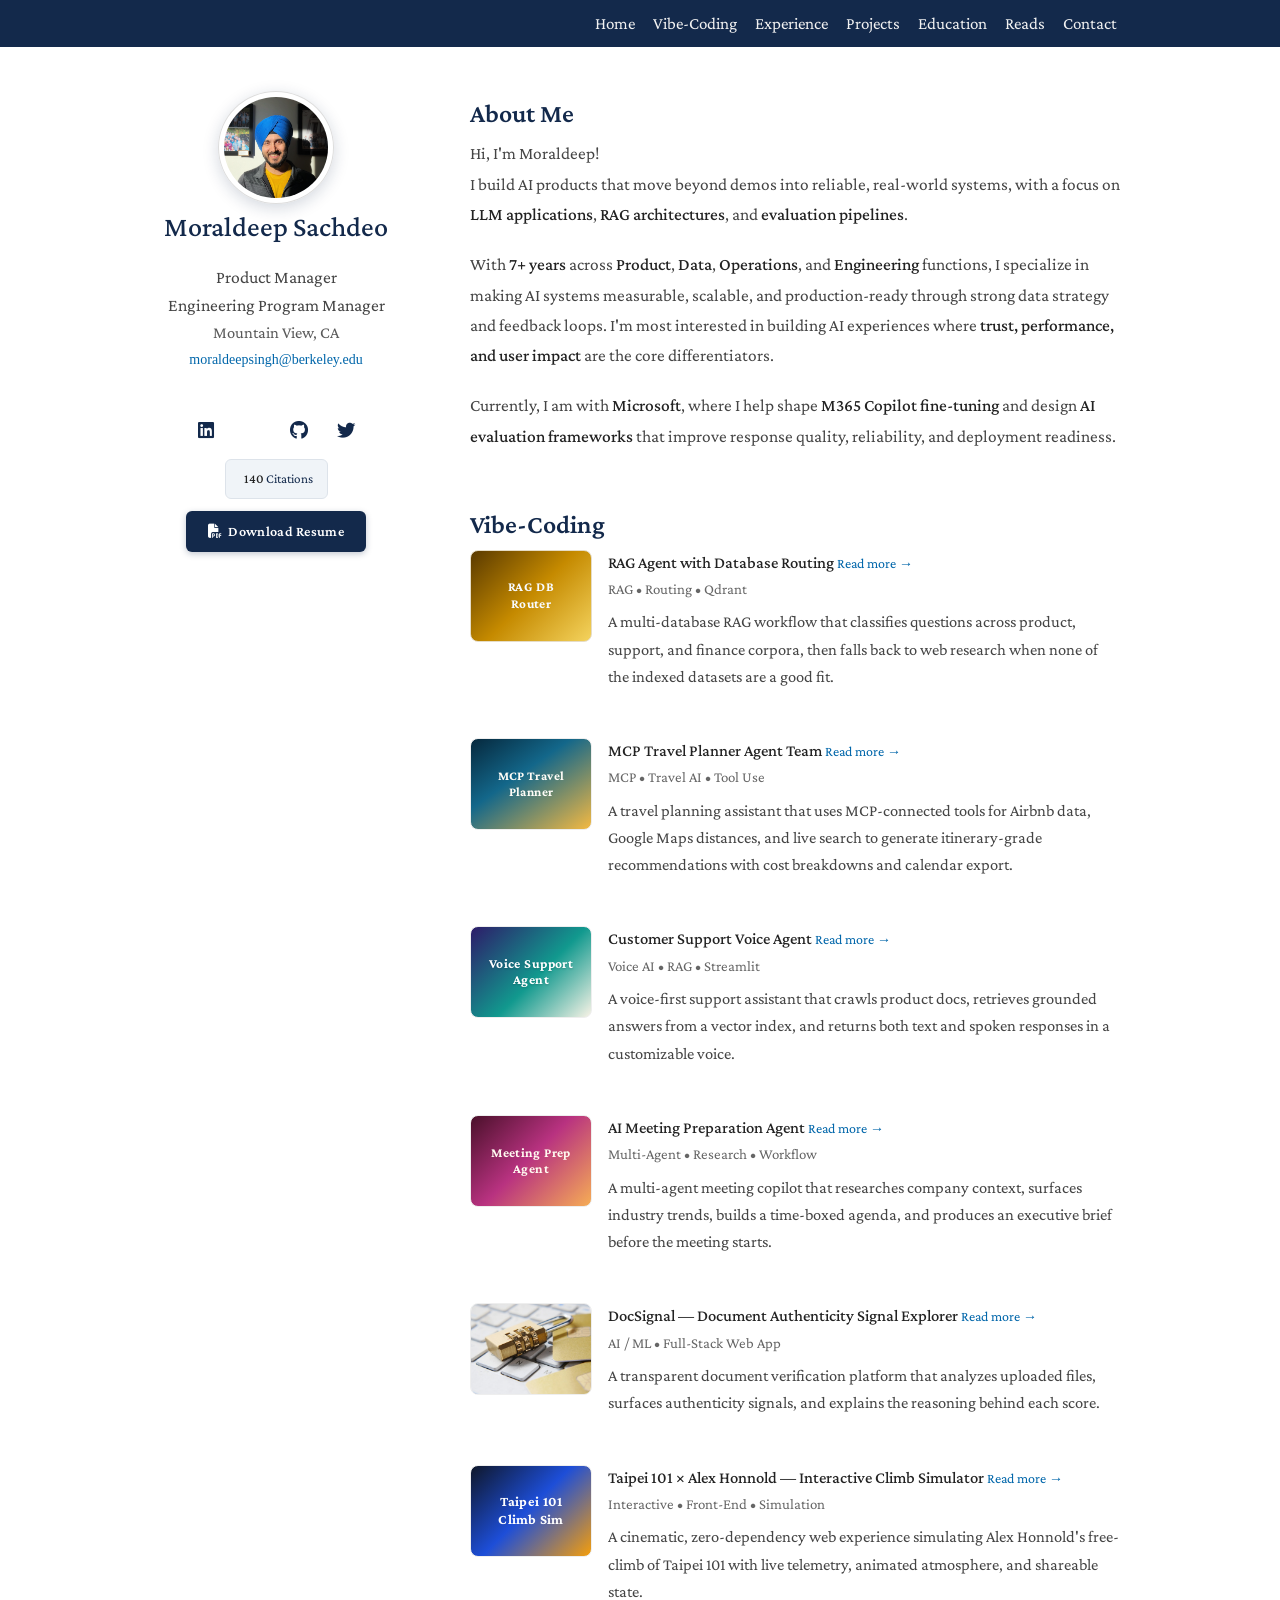
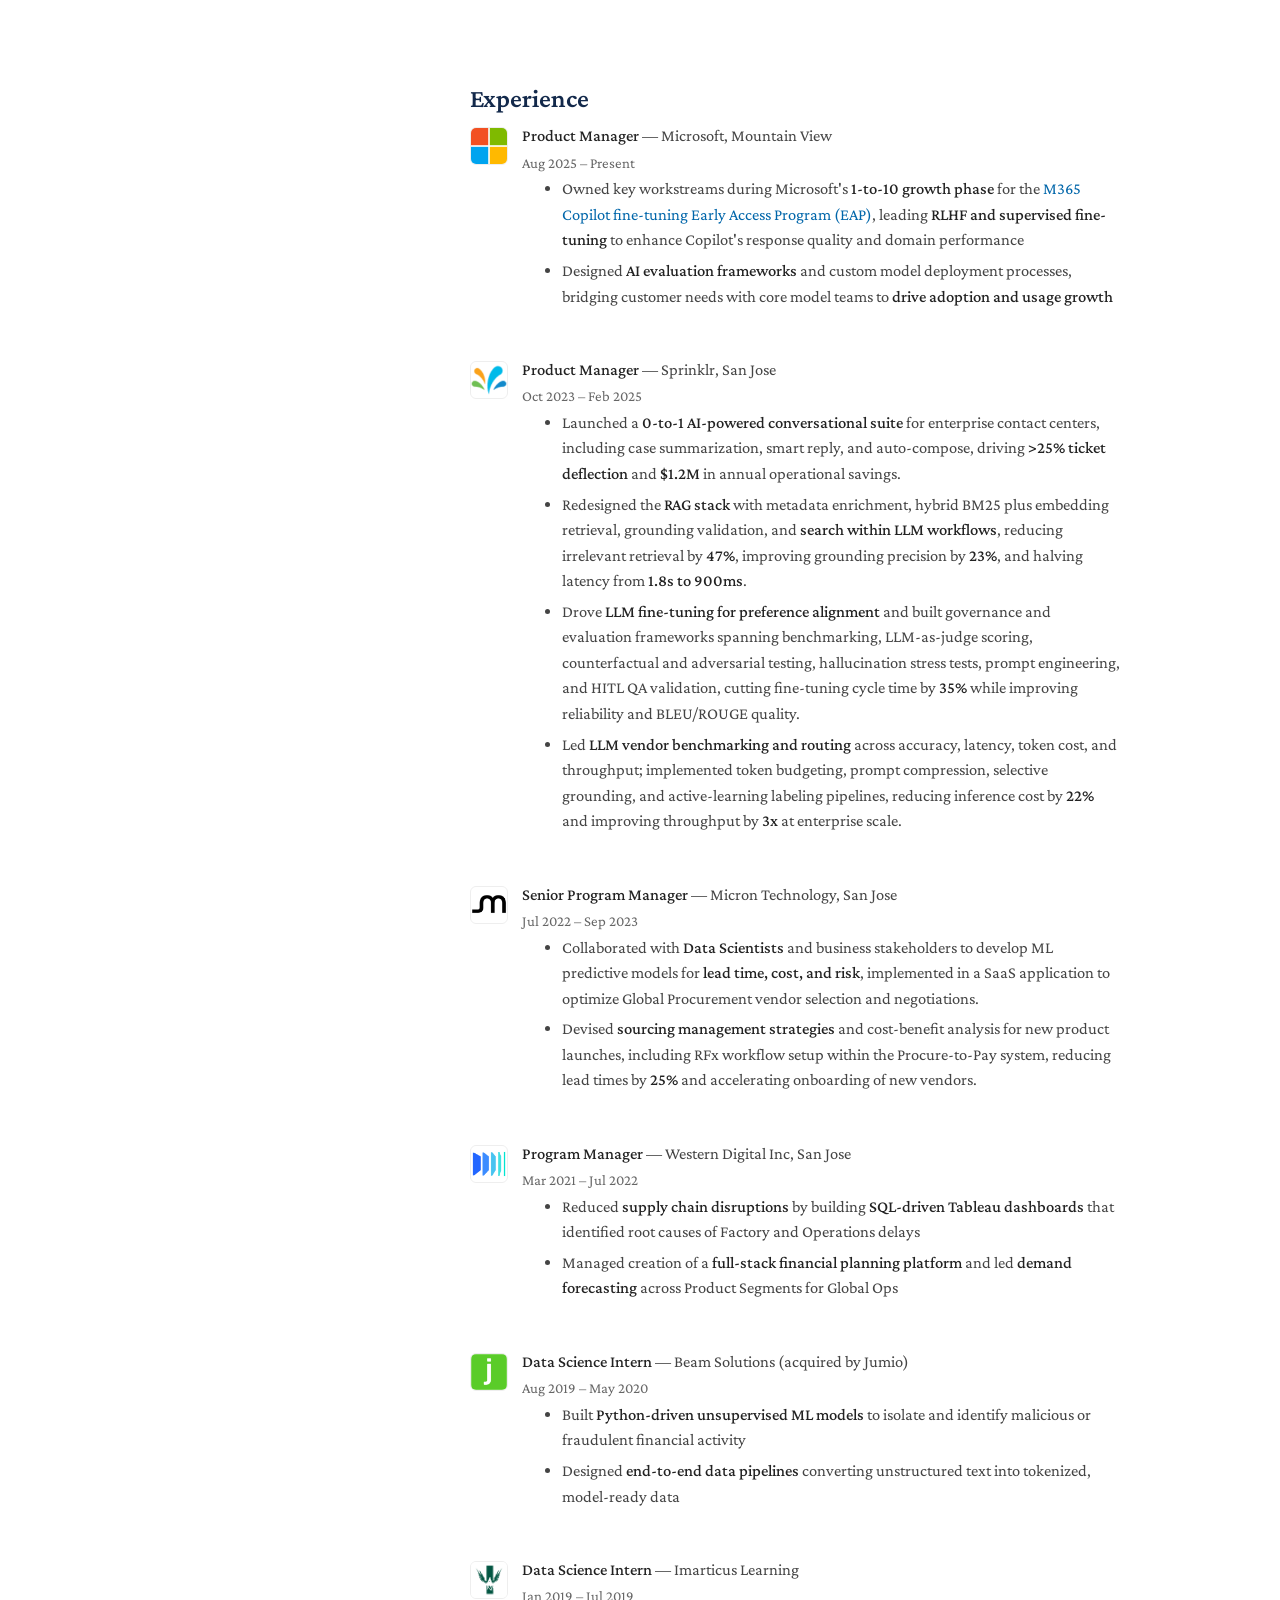
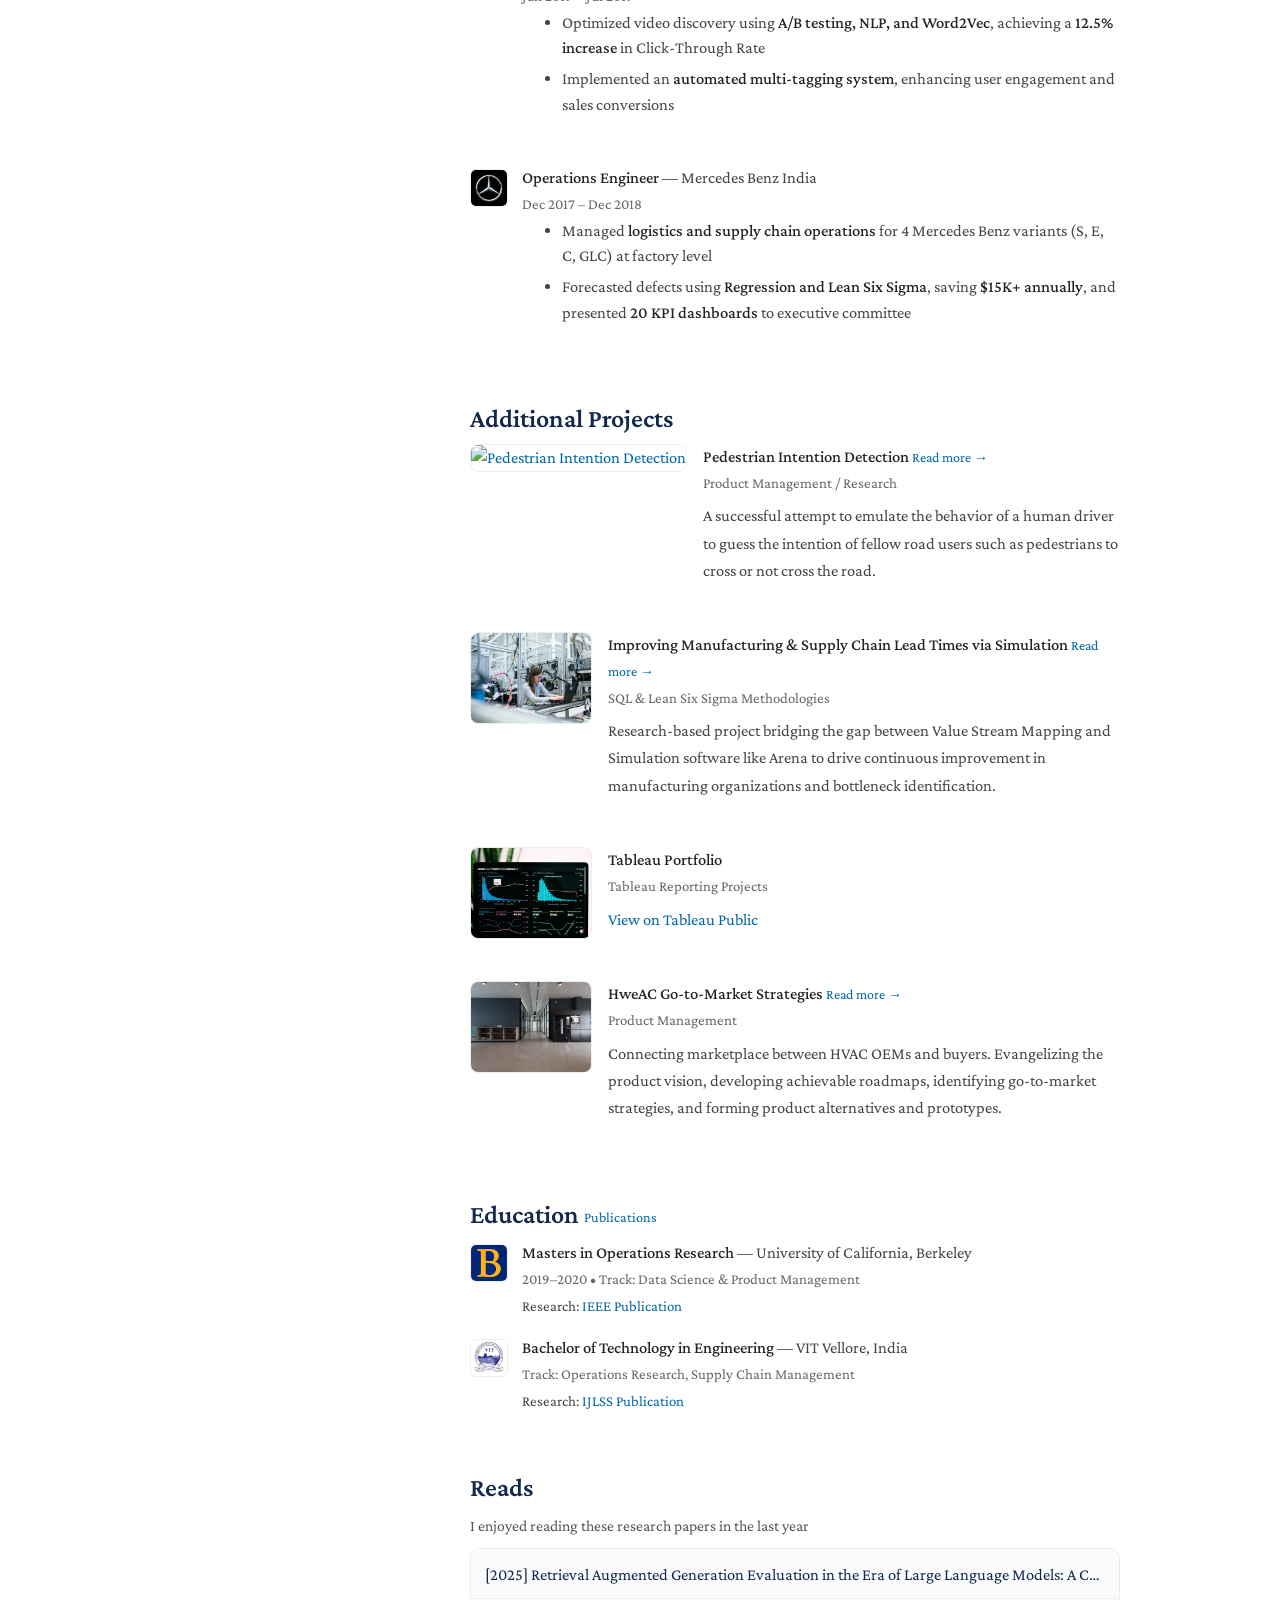
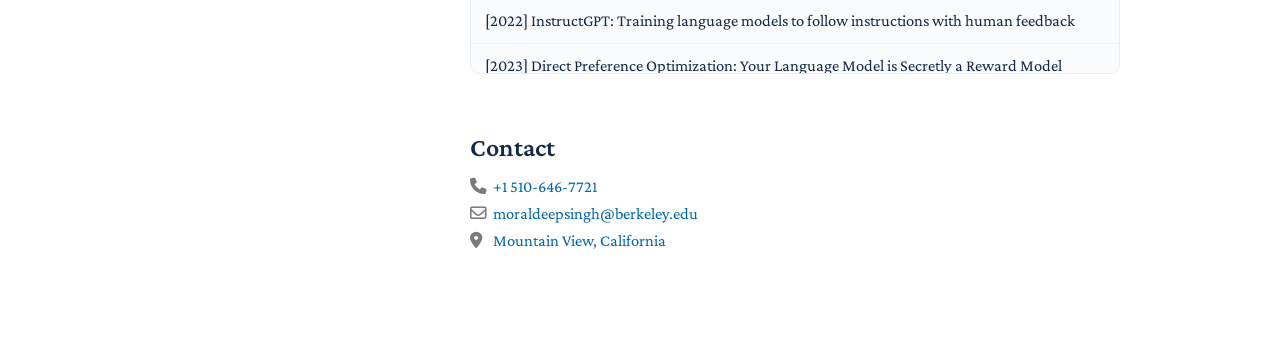
==== commit 774440b3: "Add files via upload" ====
--- a/index.html
+++ b/index.html
@@ -12,10 +12,13 @@
     <meta property="og:title" content="Moraldeep Sachdeo | Product Manager">
     <meta property="og:site_name" content="Moraldeep Sachdeo | Portfolio">
     <meta property="og:description" content="Product Manager with 7+ years of experience in building scalable products, optimizing business processes, and driving data-informed decisions.">
+    <meta property="og:image" content="https://moraldeep.github.io/assets/img/avatar.jpg">
+    <meta property="og:url" content="https://moraldeep.github.io/">
     <meta property="og:locale" content="default">
     <meta name="twitter:card" content="summary">
     <meta name="twitter:title" content="Moraldeep Sachdeo | Product Manager">
     <meta name="twitter:description" content="Product Manager with 7+ years of experience in building scalable products, optimizing business processes, and driving data-informed decisions.">
+    <meta name="twitter:image" content="https://moraldeep.github.io/assets/img/avatar.jpg">
 
     <link rel="icon" type="image/svg+xml" href="./assets/img/portfolio-favicon.svg">
     <link rel="shortcut icon" href="./assets/img/portfolio-favicon.svg">
@@ -87,7 +90,7 @@
 
         <h1>Moraldeep Sachdeo</h1>
 
-        <position style="font-size:1.10rem;">Product Manager</position>
+        <position style="font-size:1.10rem;">Product Manager<br>Engineering Program Manager</position>
         <br>
 
         <autocolor>Mountain View, CA</autocolor>
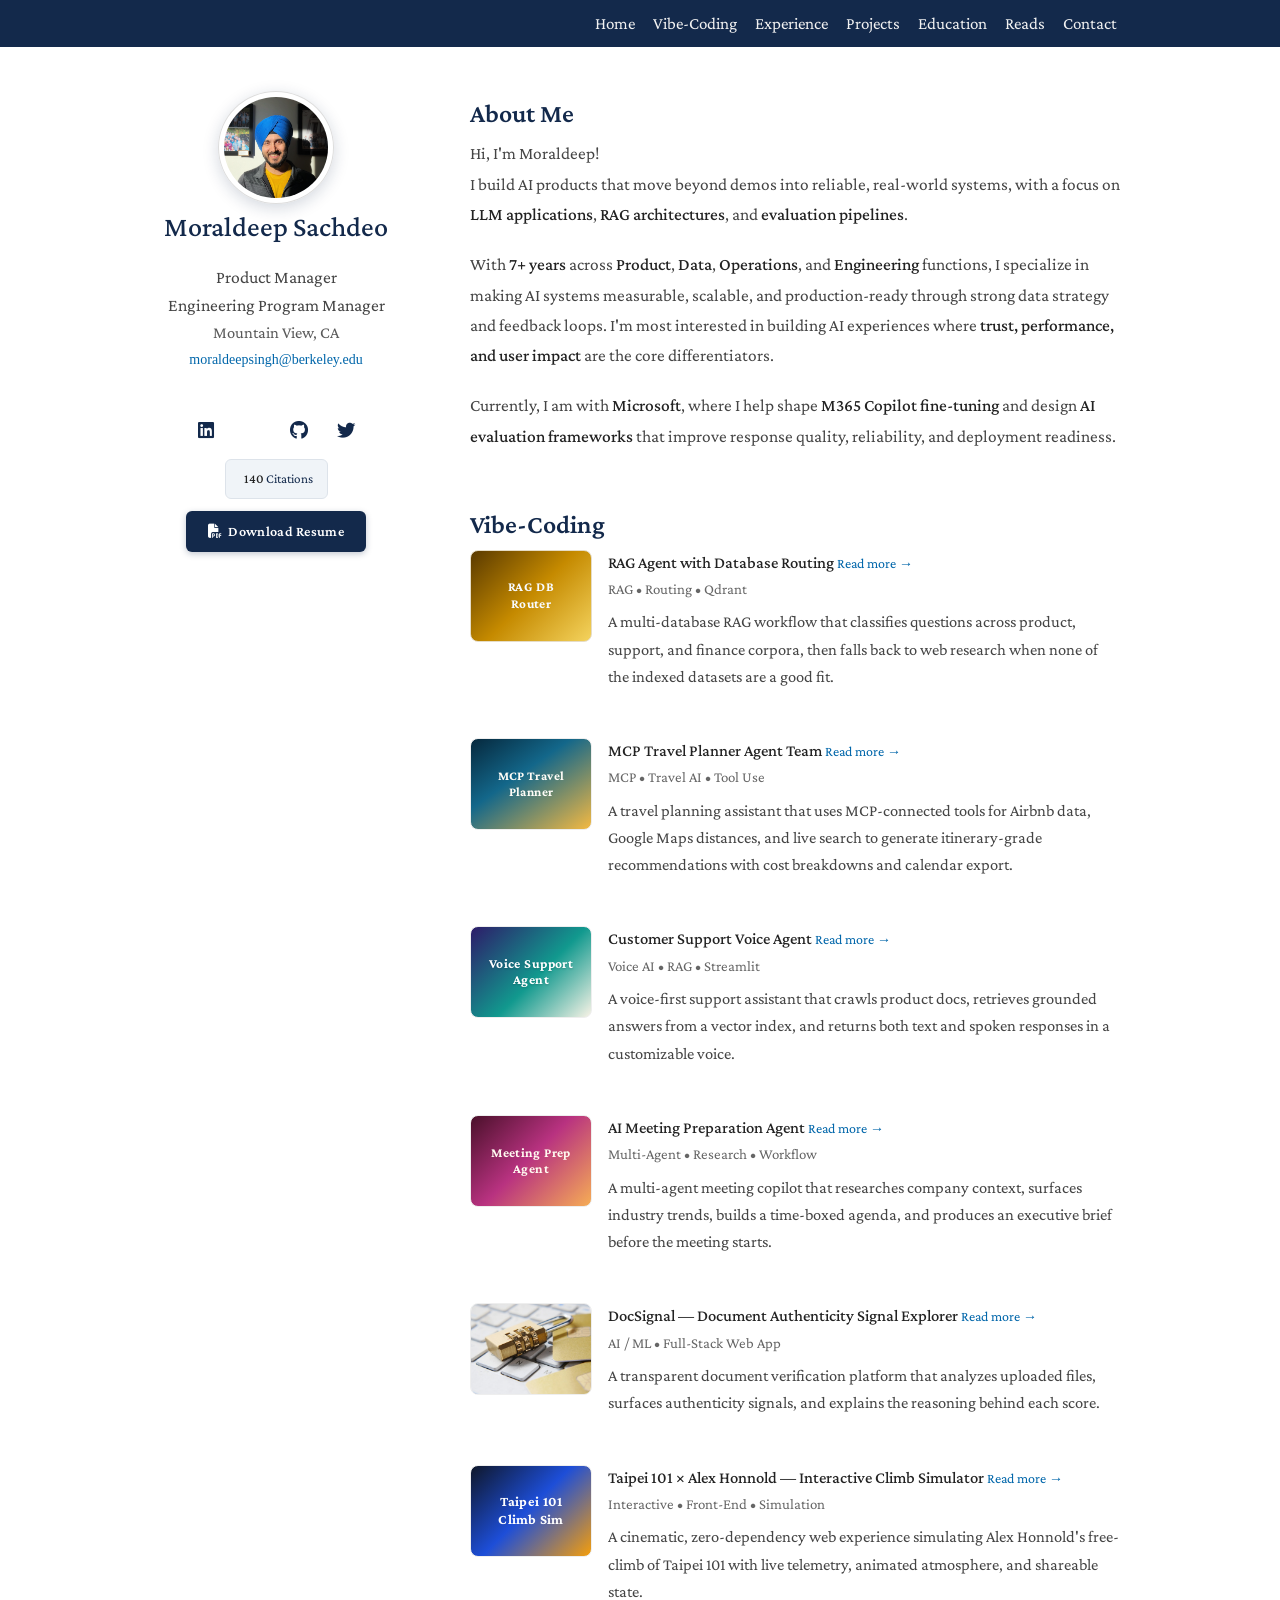
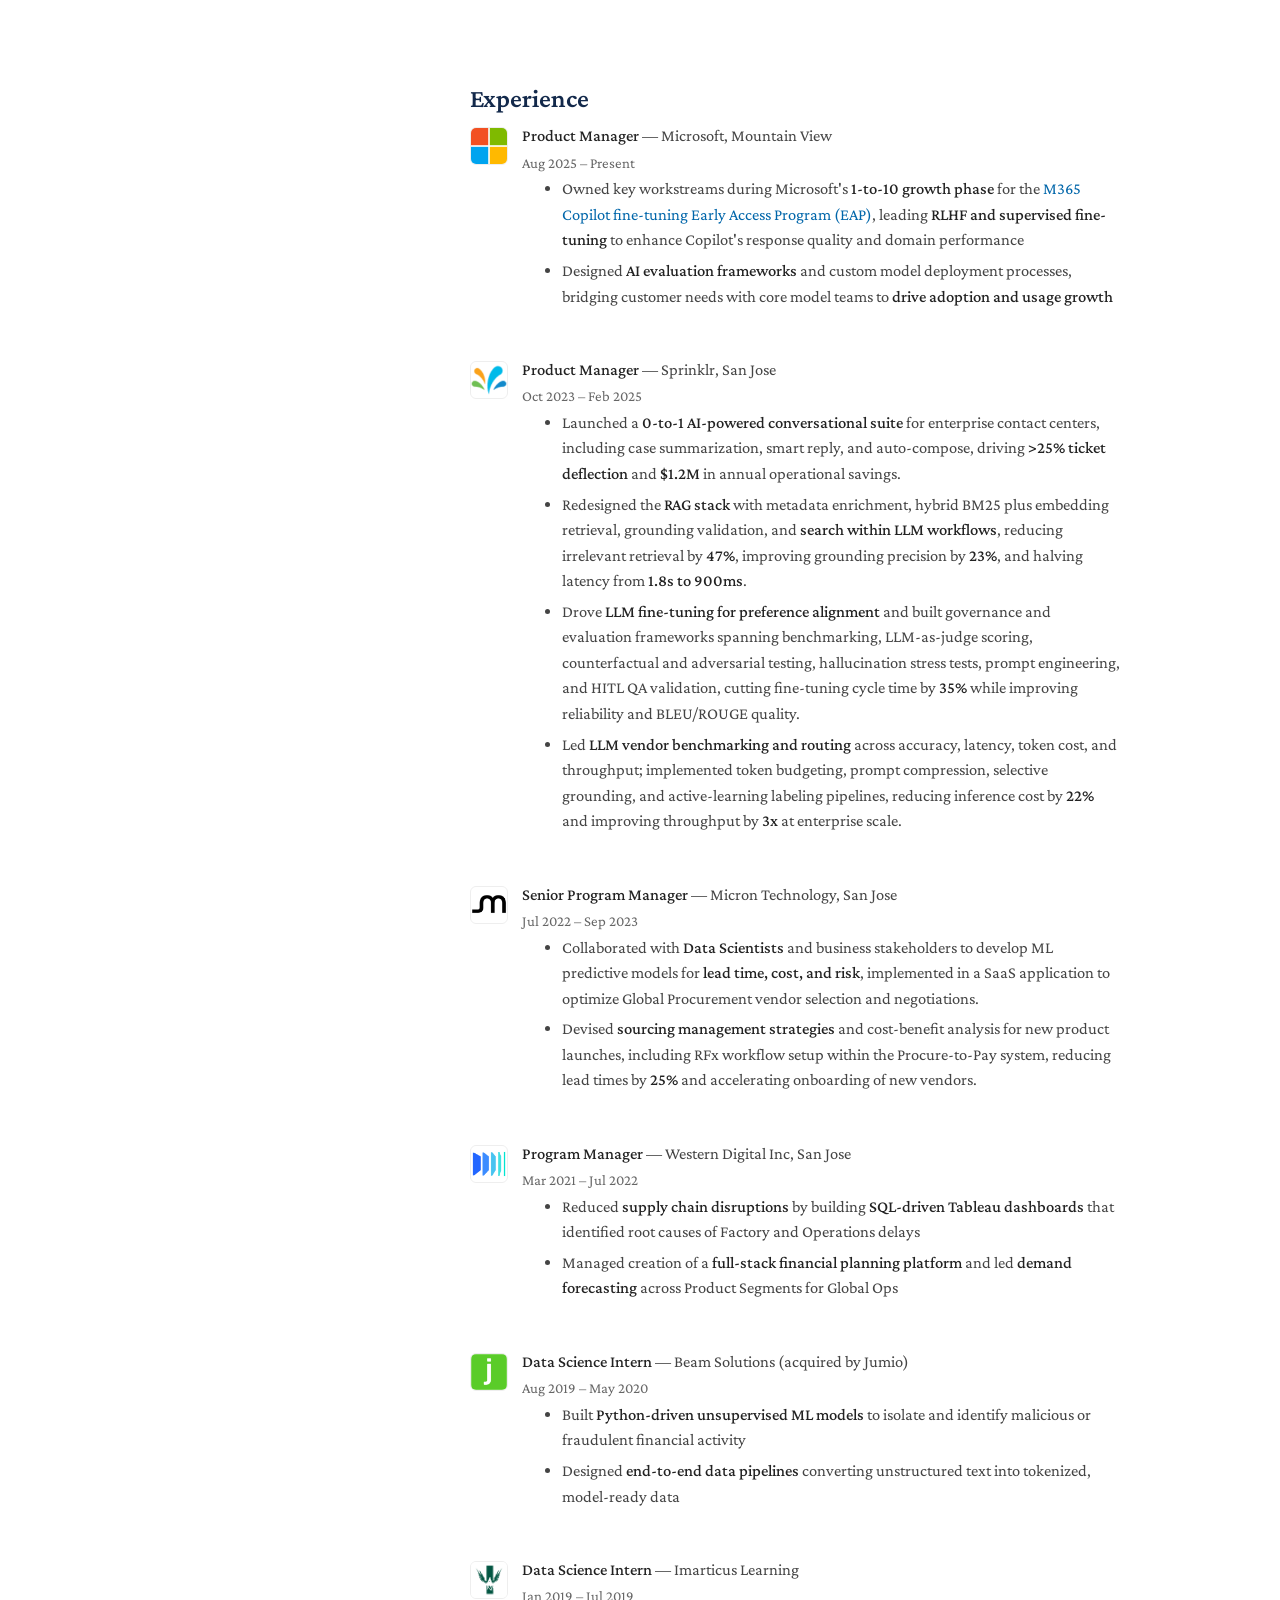
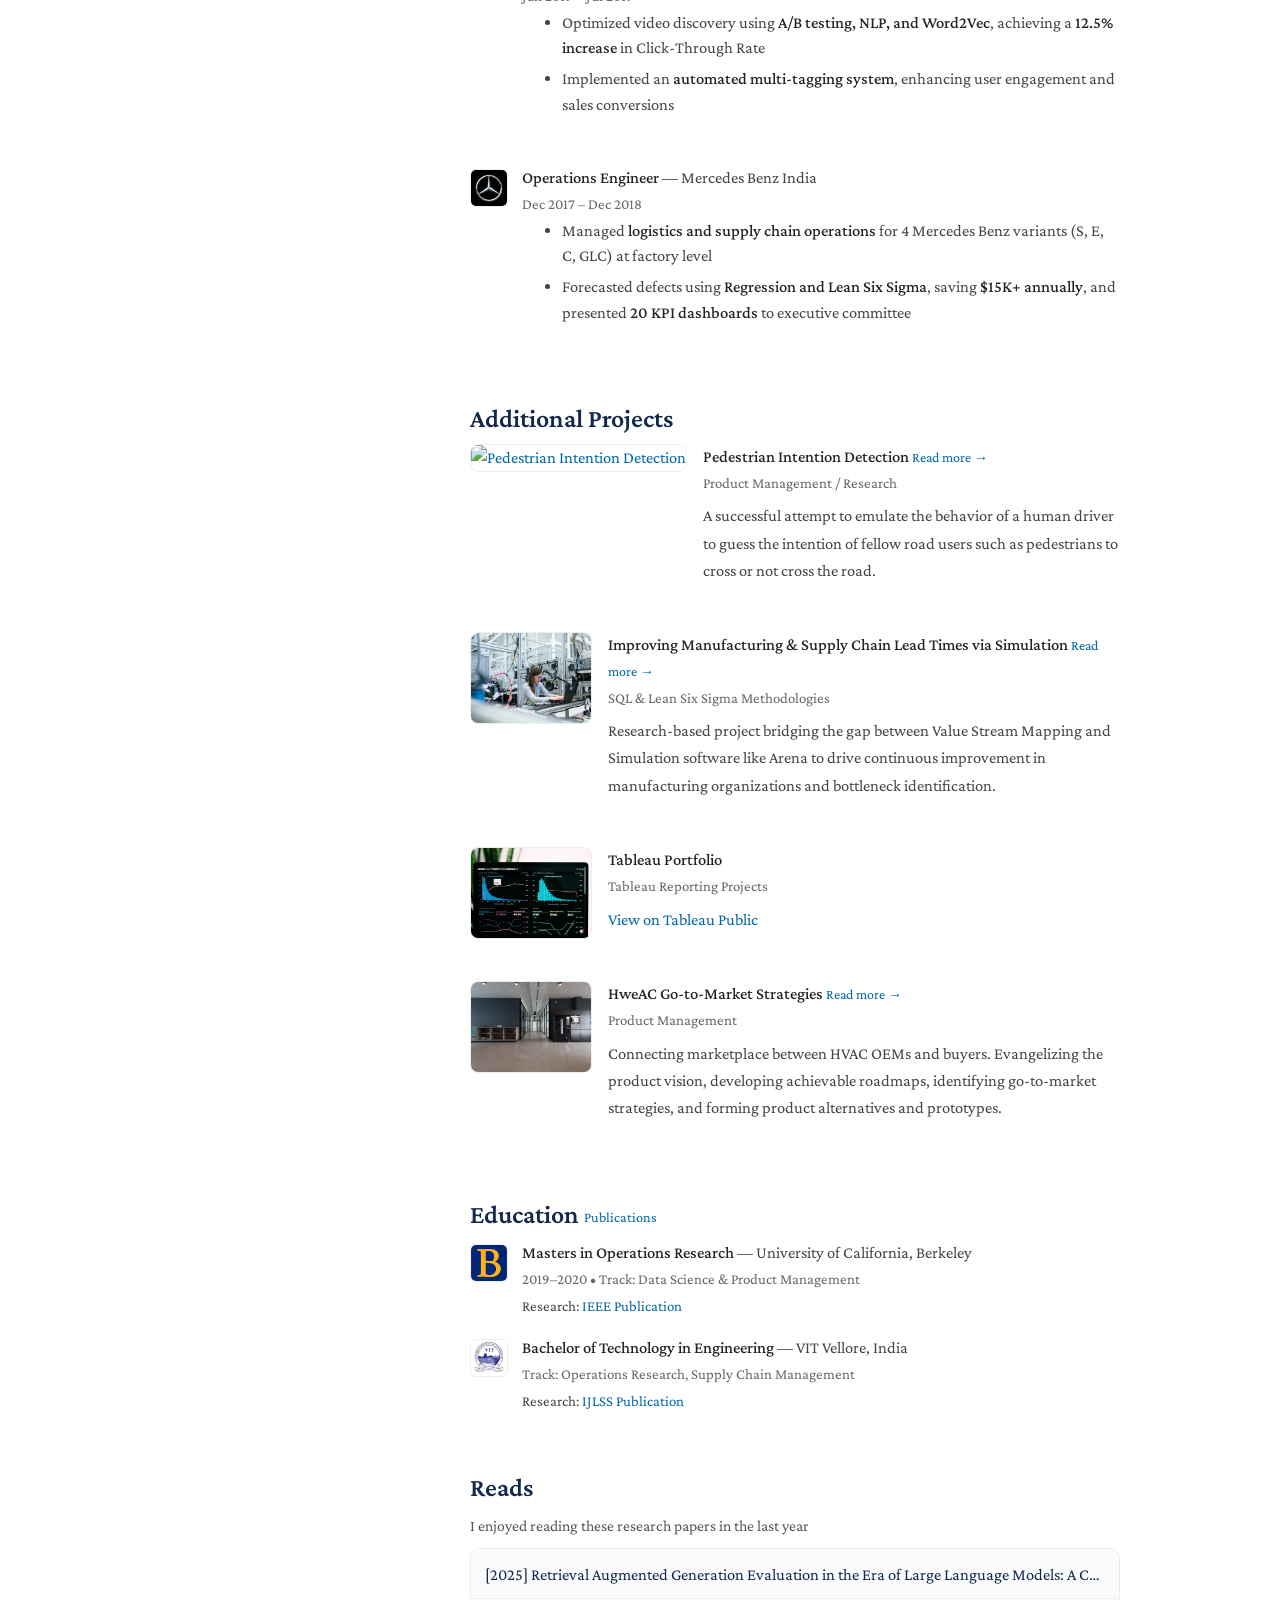
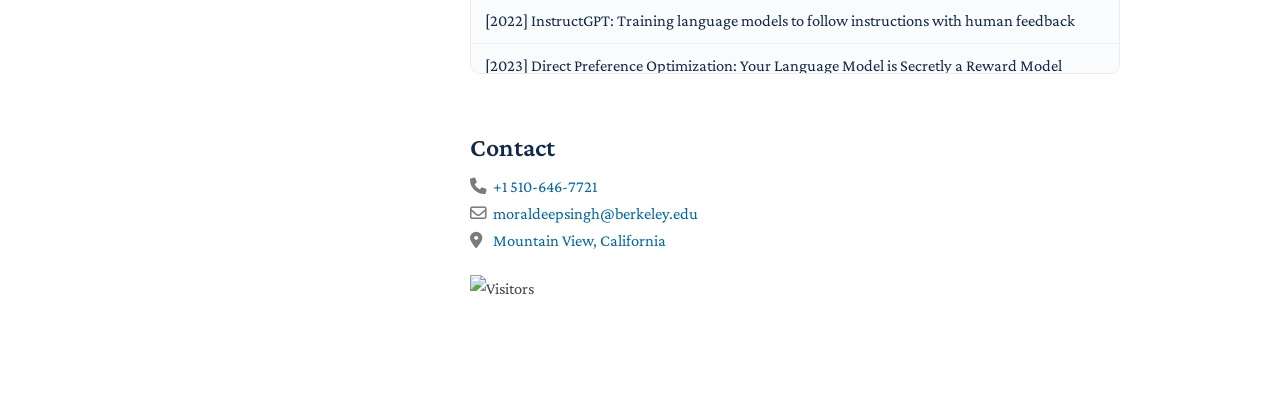
==== commit f6f3ee9b: "Add files via upload" ====
--- a/index.html
+++ b/index.html
@@ -1,7 +1,7 @@
 <!DOCTYPE html>
 <html lang="en-US">
   <head>
-    <title>Moraldeep Sachdeo | Product Manager</title>
+    <title>Moraldeep Sachdeo | Portfolio</title>
 
     <meta charset="utf-8" />
     <meta name="viewport" content="width=device-width, initial-scale=1, user-scalable=no" />
@@ -9,7 +9,7 @@
     <meta name="keywords" content="moraldeep sachdeo, product manager, data science, operations research, berkeley">
 
     <meta property="og:type" content="website">
-    <meta property="og:title" content="Moraldeep Sachdeo | Product Manager">
+    <meta property="og:title" content="Moraldeep Sachdeo | Portfolio">
     <meta property="og:site_name" content="Moraldeep Sachdeo | Portfolio">
     <meta property="og:description" content="Product Manager with 7+ years of experience in building scalable products, optimizing business processes, and driving data-informed decisions.">
     <meta property="og:image" content="https://moraldeep.github.io/assets/img/avatar.jpg">
@@ -408,6 +408,10 @@
         <i class="fas fa-map-marker-alt" style="width:20px; opacity:0.7;"></i> <a href="https://www.google.com/maps/place/Mountain+View,+CA" target="_blank">Mountain View, California</a>
       </p>
 
+      <p>
+        <img src="https://hitscounter.dev/api/hit?url=https%3A%2F%2Fmoraldeep.github.io%2F&amp;label=Visitors&amp;icon=github&amp;color=%230d6efd&amp;message=&amp;style=flat-square&amp;tz=US%2FPacific" alt="Visitors">
+      </p>
+
       <br>
 
       </section>
